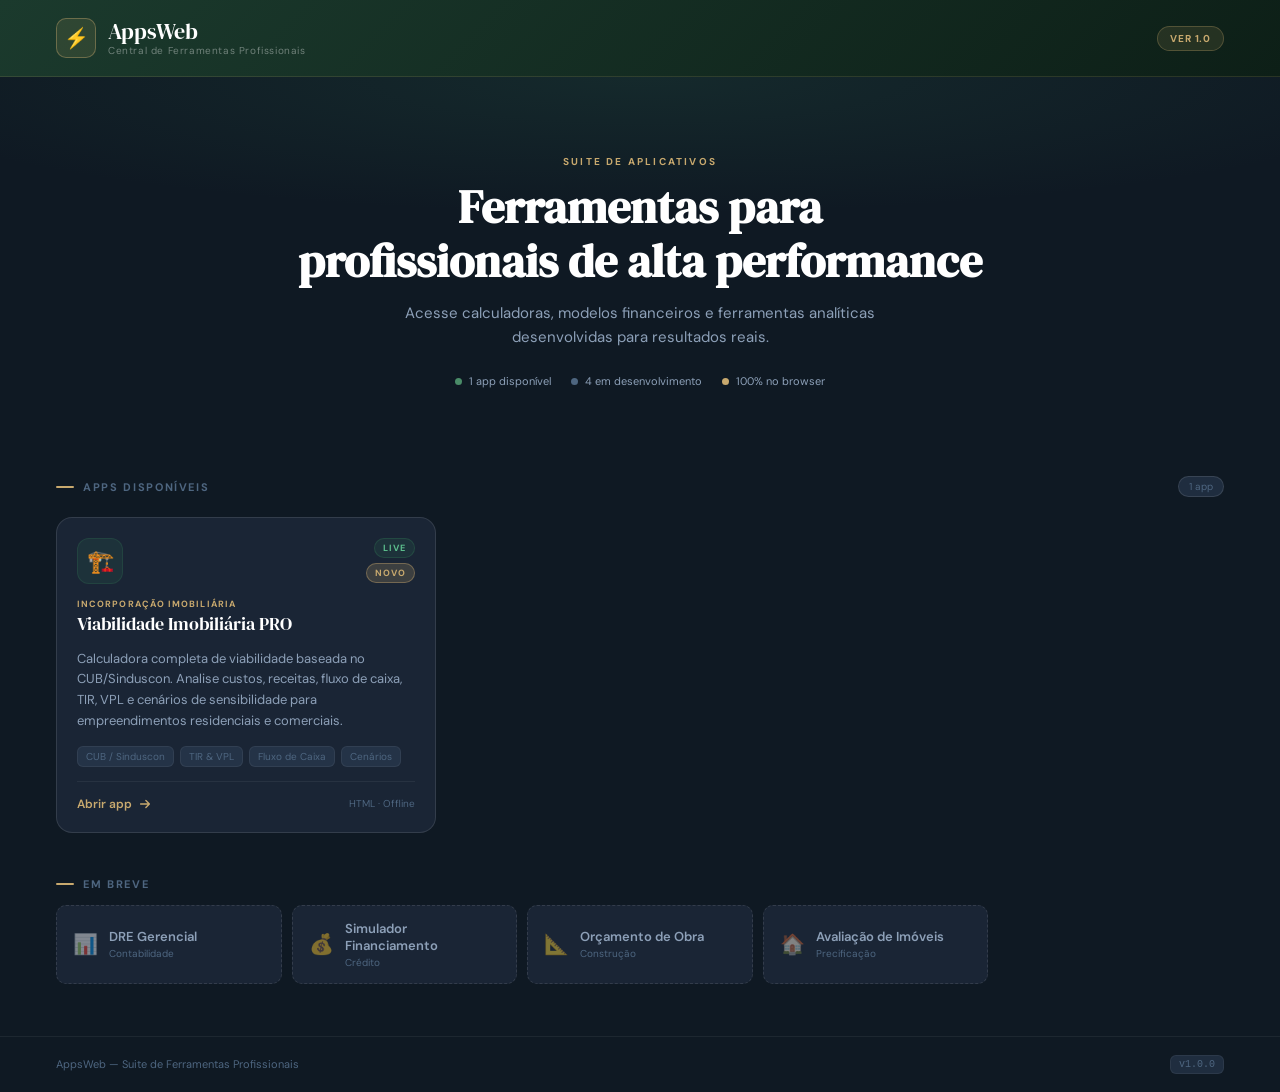
==== index.html @ cf754bee "fix: revisão completa de responsividade mobile (landing + app) Landing page (index.html): - Reescrit" ====
<!DOCTYPE html>
<html lang="pt-BR">
<head>
<meta charset="UTF-8">
<meta name="viewport" content="width=device-width, initial-scale=1.0">
<title>AppsWeb — Central de Ferramentas</title>
<link href="https://fonts.googleapis.com/css2?family=DM+Serif+Display&family=DM+Sans:wght@300;400;500;600;700&display=swap" rel="stylesheet">
<style>
  :root {
    --bg: #0F1923;
    --surface: #1A2535;
    --surface2: #1F2D3F;
    --surface3: #243347;
    --accent: #1B3A2D;
    --accent3: #4A8C68;
    --gold: #C8A96E;
    --gold-light: rgba(200,169,110,0.12);
    --text: #E8EDF4;
    --text2: #8DA0B8;
    --text3: #4E6680;
    --border: rgba(255,255,255,0.06);
    --border2: rgba(255,255,255,0.11);
    --shadow: 0 8px 32px rgba(0,0,0,0.45);
    --radius: 16px;
    --radius-sm: 10px;
    --px: clamp(16px, 5vw, 56px);
  }

  *, *::before, *::after { box-sizing: border-box; margin: 0; padding: 0; }
  html { -webkit-text-size-adjust: 100%; scroll-behavior: smooth; }
  body {
    font-family: 'DM Sans', sans-serif;
    background: var(--bg);
    color: var(--text);
    min-height: 100vh;
    display: flex;
    flex-direction: column;
    -webkit-font-smoothing: antialiased;
  }

  /* ─────────────────── HEADER ─────────────────── */
  .header {
    background: linear-gradient(135deg, #1B3A2D 0%, #0D1F17 100%);
    border-bottom: 1px solid rgba(200,169,110,0.15);
    padding: 18px var(--px);
    display: flex;
    align-items: center;
    justify-content: space-between;
    gap: 12px;
  }
  .header-brand {
    display: flex;
    align-items: center;
    gap: 12px;
    min-width: 0;
  }
  .header-icon {
    width: 40px; height: 40px;
    flex-shrink: 0;
    background: var(--gold-light);
    border: 1.5px solid rgba(200,169,110,0.4);
    border-radius: 10px;
    display: flex; align-items: center; justify-content: center;
    font-size: 20px;
  }
  .header-name {
    font-family: 'DM Serif Display', serif;
    font-size: clamp(17px, 4vw, 22px);
    color: white;
    line-height: 1.1;
    white-space: nowrap;
  }
  .header-tagline {
    font-size: 10px;
    color: rgba(255,255,255,0.38);
    letter-spacing: 0.06em;
    margin-top: 1px;
    white-space: nowrap;
    overflow: hidden;
    text-overflow: ellipsis;
  }
  .header-badge {
    flex-shrink: 0;
    background: var(--gold-light);
    border: 1px solid rgba(200,169,110,0.28);
    border-radius: 99px;
    padding: 5px 12px;
    font-size: 10px;
    font-weight: 700;
    color: var(--gold);
    letter-spacing: 0.08em;
  }

  /* ─────────────────── HERO ─────────────────── */
  .hero {
    text-align: center;
    padding: clamp(32px, 7vw, 72px) var(--px) clamp(24px, 4vw, 44px);
    background: radial-gradient(ellipse 90% 55% at 50% 0%,
      rgba(44,107,79,0.2) 0%, transparent 70%);
  }
  .hero-eyebrow {
    display: inline-block;
    font-size: 10px;
    font-weight: 700;
    letter-spacing: 0.22em;
    text-transform: uppercase;
    color: var(--gold);
    margin-bottom: 12px;
  }
  .hero-title {
    font-family: 'DM Serif Display', serif;
    font-size: clamp(26px, 6vw, 46px);
    color: white;
    line-height: 1.18;
    margin-bottom: 12px;
  }
  .hero-sub {
    font-size: clamp(13px, 2.2vw, 15px);
    color: var(--text2);
    max-width: 520px;
    margin: 0 auto 24px;
    line-height: 1.65;
  }
  .hero-stats {
    display: flex;
    align-items: center;
    justify-content: center;
    gap: 20px;
    flex-wrap: wrap;
  }
  .hero-stat {
    display: flex;
    align-items: center;
    gap: 7px;
    font-size: 11px;
    color: var(--text2);
  }
  .hero-stat-dot {
    width: 7px; height: 7px;
    border-radius: 50%;
    background: var(--accent3);
    flex-shrink: 0;
  }

  /* ─────────────────── SECTION ─────────────────── */
  .section {
    padding: clamp(20px, 4vw, 44px) var(--px);
    flex: 1;
  }
  .section-header {
    display: flex;
    align-items: center;
    justify-content: space-between;
    margin-bottom: 20px;
    gap: 10px;
    max-width: 1200px;
    margin-left: auto;
    margin-right: auto;
  }
  .section-title {
    font-size: 11px;
    font-weight: 700;
    letter-spacing: 0.15em;
    text-transform: uppercase;
    color: var(--text3);
    display: flex;
    align-items: center;
    gap: 9px;
  }
  .section-title::before {
    content: '';
    display: block;
    width: 18px; height: 2px;
    background: var(--gold);
    border-radius: 2px;
    flex-shrink: 0;
  }
  .app-count {
    font-size: 10px;
    color: var(--text3);
    background: var(--surface2);
    border: 1px solid var(--border2);
    border-radius: 99px;
    padding: 3px 10px;
  }

  /* ─────────────────── APP GRID ─────────────────── */
  .app-grid {
    display: grid;
    grid-template-columns: repeat(auto-fill, minmax(min(100%, 300px), 1fr));
    gap: 14px;
    max-width: 1200px;
    margin: 0 auto;
  }

  /* ─────────────────── APP CARD ─────────────────── */
  .app-card {
    background: var(--surface);
    border: 1px solid var(--border2);
    border-radius: var(--radius);
    padding: 20px;
    text-decoration: none;
    color: inherit;
    display: flex;
    flex-direction: column;
    gap: 14px;
    position: relative;
    overflow: hidden;
    /* Touch improvements */
    -webkit-tap-highlight-color: transparent;
    touch-action: manipulation;
    cursor: pointer;
    /* Smooth transition */
    transition: border-color 0.18s, background 0.18s, box-shadow 0.18s, transform 0.15s;
  }
  .app-card::before {
    content: '';
    position: absolute;
    top: 0; left: 0; right: 0;
    height: 2px;
    background: linear-gradient(90deg, var(--gold), transparent);
    opacity: 0;
    transition: opacity 0.18s;
  }
  /* Desktop hover */
  @media (hover: hover) {
    .app-card:hover {
      border-color: rgba(200,169,110,0.32);
      background: var(--surface2);
      transform: translateY(-3px);
      box-shadow: var(--shadow);
    }
    .app-card:hover::before { opacity: 1; }
    .app-card:hover .card-cta { gap: 10px; }
  }
  /* Touch press feedback */
  .app-card:active {
    transform: scale(0.97);
    border-color: rgba(200,169,110,0.32);
    background: var(--surface2);
  }

  .card-header {
    display: flex;
    align-items: flex-start;
    justify-content: space-between;
    gap: 10px;
  }
  .card-icon {
    width: 46px; height: 46px;
    border-radius: 12px;
    display: flex; align-items: center; justify-content: center;
    font-size: 22px;
    flex-shrink: 0;
  }
  .card-icon.green { background: rgba(46,107,79,0.2); border: 1px solid rgba(46,107,79,0.3); }

  .card-badges {
    display: flex;
    flex-direction: column;
    align-items: flex-end;
    gap: 5px;
  }
  .badge {
    font-size: 9px;
    font-weight: 700;
    letter-spacing: 0.1em;
    text-transform: uppercase;
    padding: 3px 8px;
    border-radius: 99px;
  }
  .badge.live { background: rgba(46,107,79,0.2); color: #5DC08E; border: 1px solid rgba(46,107,79,0.4); }
  .badge.new  { background: rgba(200,169,110,0.2); color: var(--gold); border: 1px solid rgba(200,169,110,0.4); }

  .card-category {
    font-size: 9px;
    font-weight: 700;
    letter-spacing: 0.12em;
    text-transform: uppercase;
    color: var(--gold);
  }
  .card-name {
    font-family: 'DM Serif Display', serif;
    font-size: clamp(16px, 3vw, 18px);
    color: white;
    line-height: 1.2;
    margin-top: 3px;
  }
  .card-desc {
    font-size: 13px;
    color: var(--text2);
    line-height: 1.6;
    flex: 1;
  }
  .card-tags {
    display: flex;
    flex-wrap: wrap;
    gap: 6px;
  }
  .tag {
    font-size: 10px;
    color: var(--text3);
    background: var(--surface3);
    border: 1px solid var(--border);
    border-radius: 6px;
    padding: 3px 8px;
  }
  .card-footer {
    display: flex;
    align-items: center;
    justify-content: space-between;
    padding-top: 14px;
    border-top: 1px solid var(--border);
  }
  .card-cta {
    font-size: 12px;
    font-weight: 600;
    color: var(--gold);
    display: flex;
    align-items: center;
    gap: 6px;
    transition: gap 0.18s;
  }
  .card-cta svg { width: 14px; height: 14px; }
  .card-meta { font-size: 10px; color: var(--text3); }

  /* ─────────────────── EM BREVE ─────────────────── */
  .soon-section {
    padding: 0 var(--px) clamp(28px, 5vw, 52px);
  }
  .soon-grid {
    display: grid;
    grid-template-columns: repeat(auto-fill, minmax(min(100%, 190px), 1fr));
    gap: 10px;
    max-width: 1200px;
    margin: 0 auto;
  }
  .soon-card {
    background: var(--surface);
    border: 1px dashed var(--border2);
    border-radius: var(--radius-sm);
    padding: 14px 16px;
    display: flex;
    align-items: center;
    gap: 11px;
  }
  .soon-icon { font-size: 20px; opacity: 0.45; flex-shrink: 0; }
  .soon-name { font-size: 13px; font-weight: 600; color: var(--text2); }
  .soon-cat  { font-size: 10px; color: var(--text3); margin-top: 2px; }

  /* ─────────────────── FOOTER ─────────────────── */
  .footer {
    border-top: 1px solid var(--border);
    padding: 18px var(--px);
    display: flex;
    align-items: center;
    justify-content: space-between;
    flex-wrap: wrap;
    gap: 10px;
  }
  .footer-text { font-size: 11px; color: var(--text3); }
  .footer-version {
    font-size: 10px;
    color: var(--text3);
    background: var(--surface2);
    border: 1px solid var(--border);
    border-radius: 6px;
    padding: 3px 8px;
    font-family: monospace;
  }

  /* ─────────────────── MOBILE AJUSTES ─────────────────── */
  @media (max-width: 480px) {
    /* Header: oculta tagline em telas muito pequenas */
    .header-tagline { display: none; }

    /* Hero: remove a quebra de linha forçada */
    .hero-title br { display: none; }

    /* Hero stats mais compactas */
    .hero-stats { gap: 12px; }
    .hero-stat  { font-size: 10px; }

    /* Cards: padding menor */
    .app-card { padding: 16px; gap: 12px; }

    /* Cards desc: tamanho legível */
    .card-desc { font-size: 13px; }

    /* Soon grid: 2 colunas no mínimo */
    .soon-grid { grid-template-columns: 1fr 1fr; }
    .soon-name { font-size: 12px; }
  }

  @media (max-width: 340px) {
    /* Telas muito pequenas: tudo em 1 coluna */
    .soon-grid { grid-template-columns: 1fr; }
    .header-badge { display: none; }
  }
</style>
</head>
<body>

<!-- HEADER -->
<header class="header">
  <div class="header-brand">
    <div class="header-icon">⚡</div>
    <div>
      <div class="header-name">AppsWeb</div>
      <div class="header-tagline">Central de Ferramentas Profissionais</div>
    </div>
  </div>
  <div class="header-badge">VER 1.0</div>
</header>

<!-- HERO -->
<section class="hero">
  <div class="hero-eyebrow">Suite de Aplicativos</div>
  <h1 class="hero-title">Ferramentas para<br>profissionais de alta performance</h1>
  <p class="hero-sub">Acesse calculadoras, modelos financeiros e ferramentas analíticas desenvolvidas para resultados reais.</p>
  <div class="hero-stats">
    <div class="hero-stat">
      <div class="hero-stat-dot"></div>
      <span>1 app disponível</span>
    </div>
    <div class="hero-stat">
      <div class="hero-stat-dot" style="background:#4E6680"></div>
      <span>4 em desenvolvimento</span>
    </div>
    <div class="hero-stat">
      <div class="hero-stat-dot" style="background:var(--gold)"></div>
      <span>100% no browser</span>
    </div>
  </div>
</section>

<!-- APPS DISPONÍVEIS -->
<section class="section">
  <div class="section-header">
    <div class="section-title">Apps disponíveis</div>
    <div class="app-count">1 app</div>
  </div>
  <div class="app-grid">

    <!-- Viabilidade Imobiliária PRO -->
    <a class="app-card" href="apps/viabilidade-imobiliaria.html">
      <div class="card-header">
        <div class="card-icon green">🏗️</div>
        <div class="card-badges">
          <span class="badge live">Live</span>
          <span class="badge new">Novo</span>
        </div>
      </div>
      <div>
        <div class="card-category">Incorporação Imobiliária</div>
        <div class="card-name">Viabilidade Imobiliária PRO</div>
      </div>
      <div class="card-desc">
        Calculadora completa de viabilidade baseada no CUB/Sinduscon. Analise custos, receitas, fluxo de caixa, TIR, VPL e cenários de sensibilidade para empreendimentos residenciais e comerciais.
      </div>
      <div class="card-tags">
        <span class="tag">CUB / Sinduscon</span>
        <span class="tag">TIR &amp; VPL</span>
        <span class="tag">Fluxo de Caixa</span>
        <span class="tag">Cenários</span>
      </div>
      <div class="card-footer">
        <span class="card-cta">
          Abrir app
          <svg viewBox="0 0 16 16" fill="none" stroke="currentColor" stroke-width="1.6"
               stroke-linecap="round" stroke-linejoin="round">
            <path d="M3 8h10M9 4l4 4-4 4"/>
          </svg>
        </span>
        <span class="card-meta">HTML · Offline</span>
      </div>
    </a>

  </div>
</section>

<!-- EM BREVE -->
<section class="soon-section">
  <div style="max-width:1200px;margin:0 auto;">
    <div class="section-title" style="margin-bottom:14px;">Em breve</div>
    <div class="soon-grid">
      <div class="soon-card">
        <div class="soon-icon">📊</div>
        <div><div class="soon-name">DRE Gerencial</div><div class="soon-cat">Contabilidade</div></div>
      </div>
      <div class="soon-card">
        <div class="soon-icon">💰</div>
        <div><div class="soon-name">Simulador Financiamento</div><div class="soon-cat">Crédito</div></div>
      </div>
      <div class="soon-card">
        <div class="soon-icon">📐</div>
        <div><div class="soon-name">Orçamento de Obra</div><div class="soon-cat">Construção</div></div>
      </div>
      <div class="soon-card">
        <div class="soon-icon">🏠</div>
        <div><div class="soon-name">Avaliação de Imóveis</div><div class="soon-cat">Precificação</div></div>
      </div>
    </div>
  </div>
</section>

<!-- FOOTER -->
<footer class="footer">
  <span class="footer-text">AppsWeb — Suite de Ferramentas Profissionais</span>
  <span class="footer-version">v1.0.0</span>
</footer>

</body>
</html>
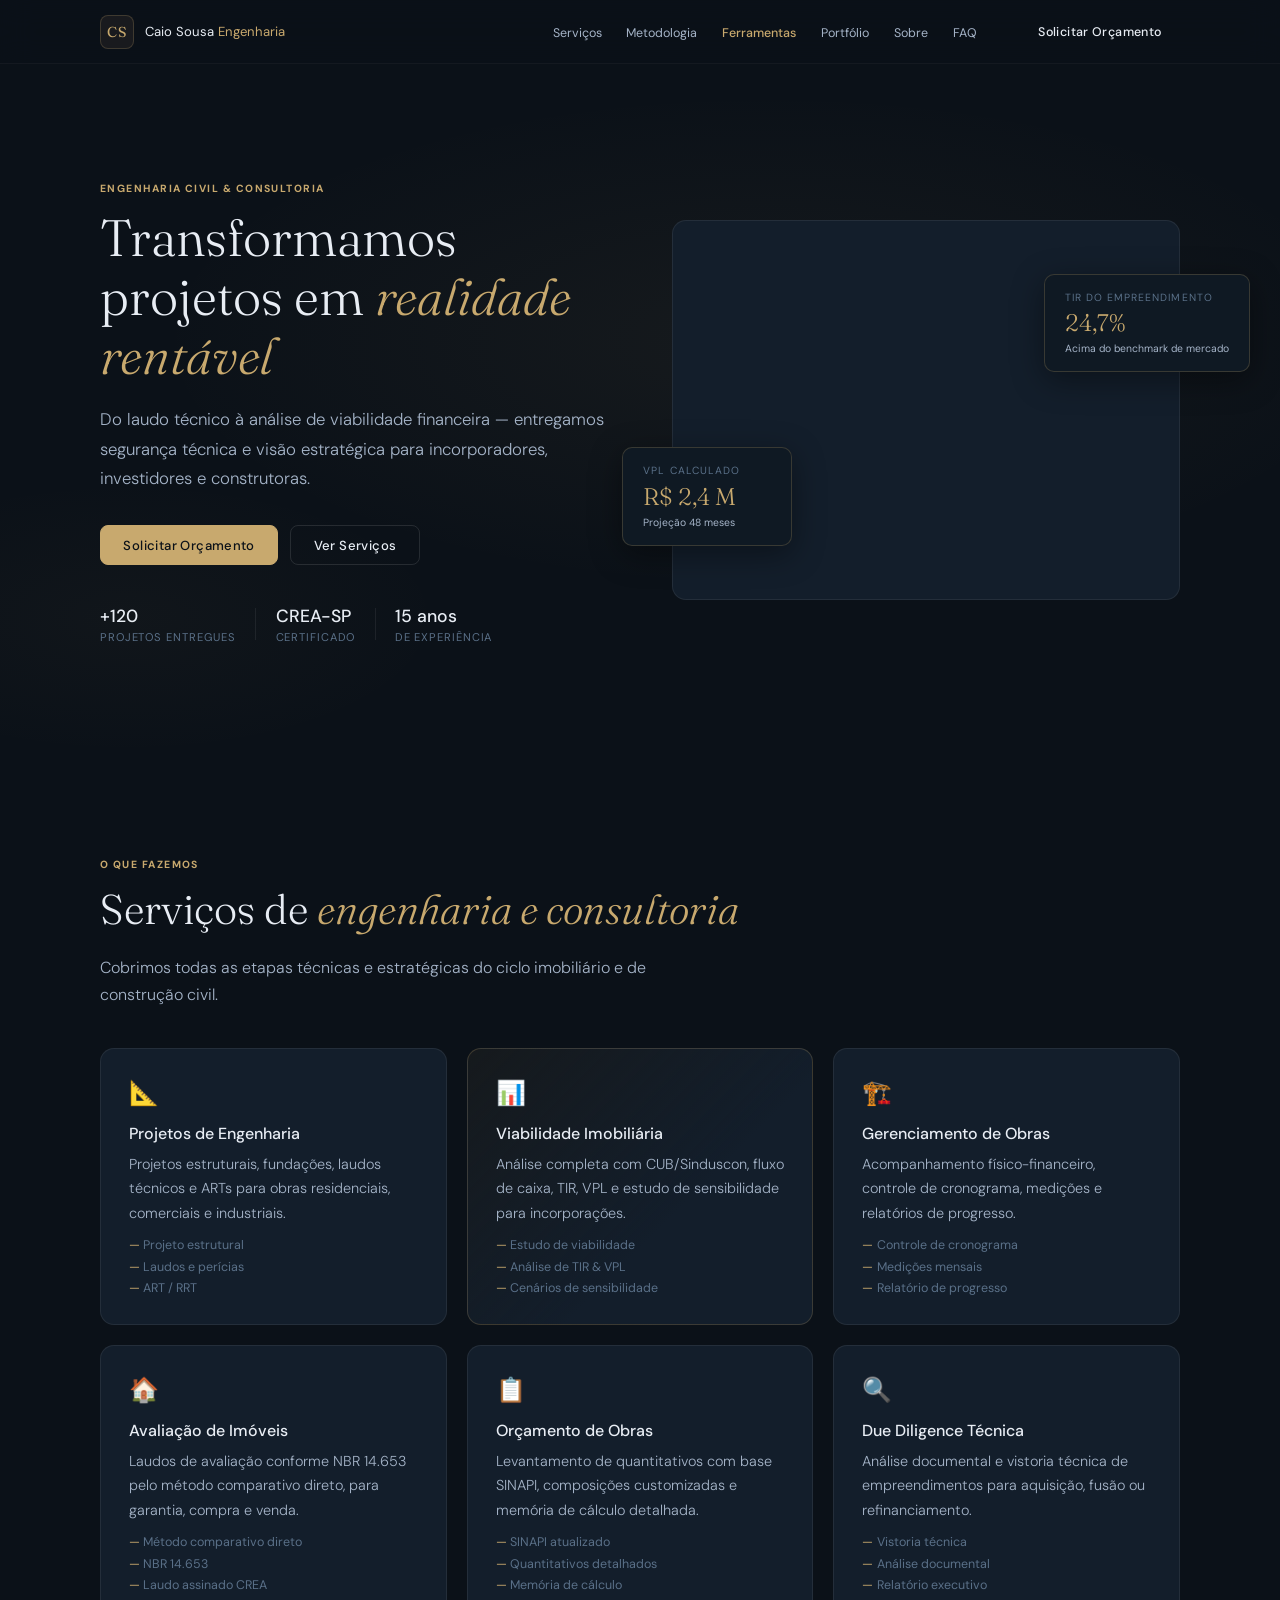
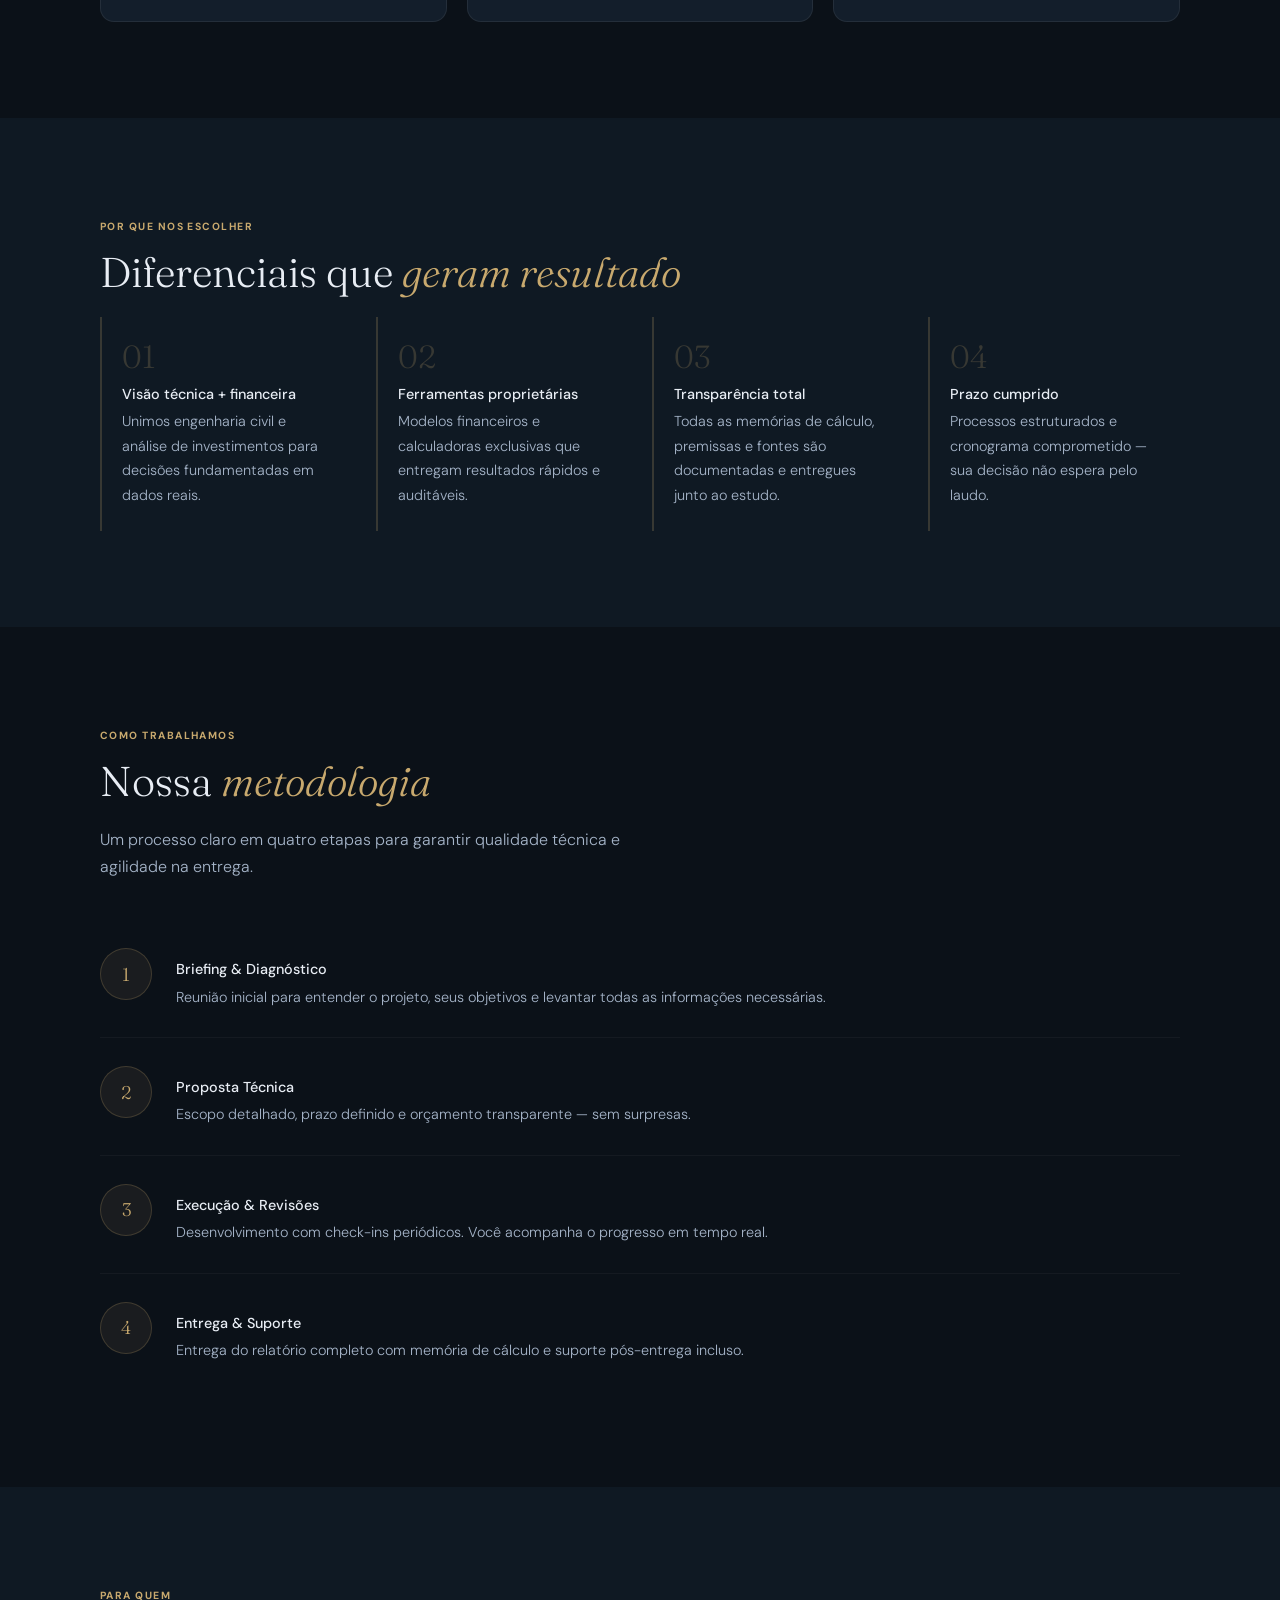
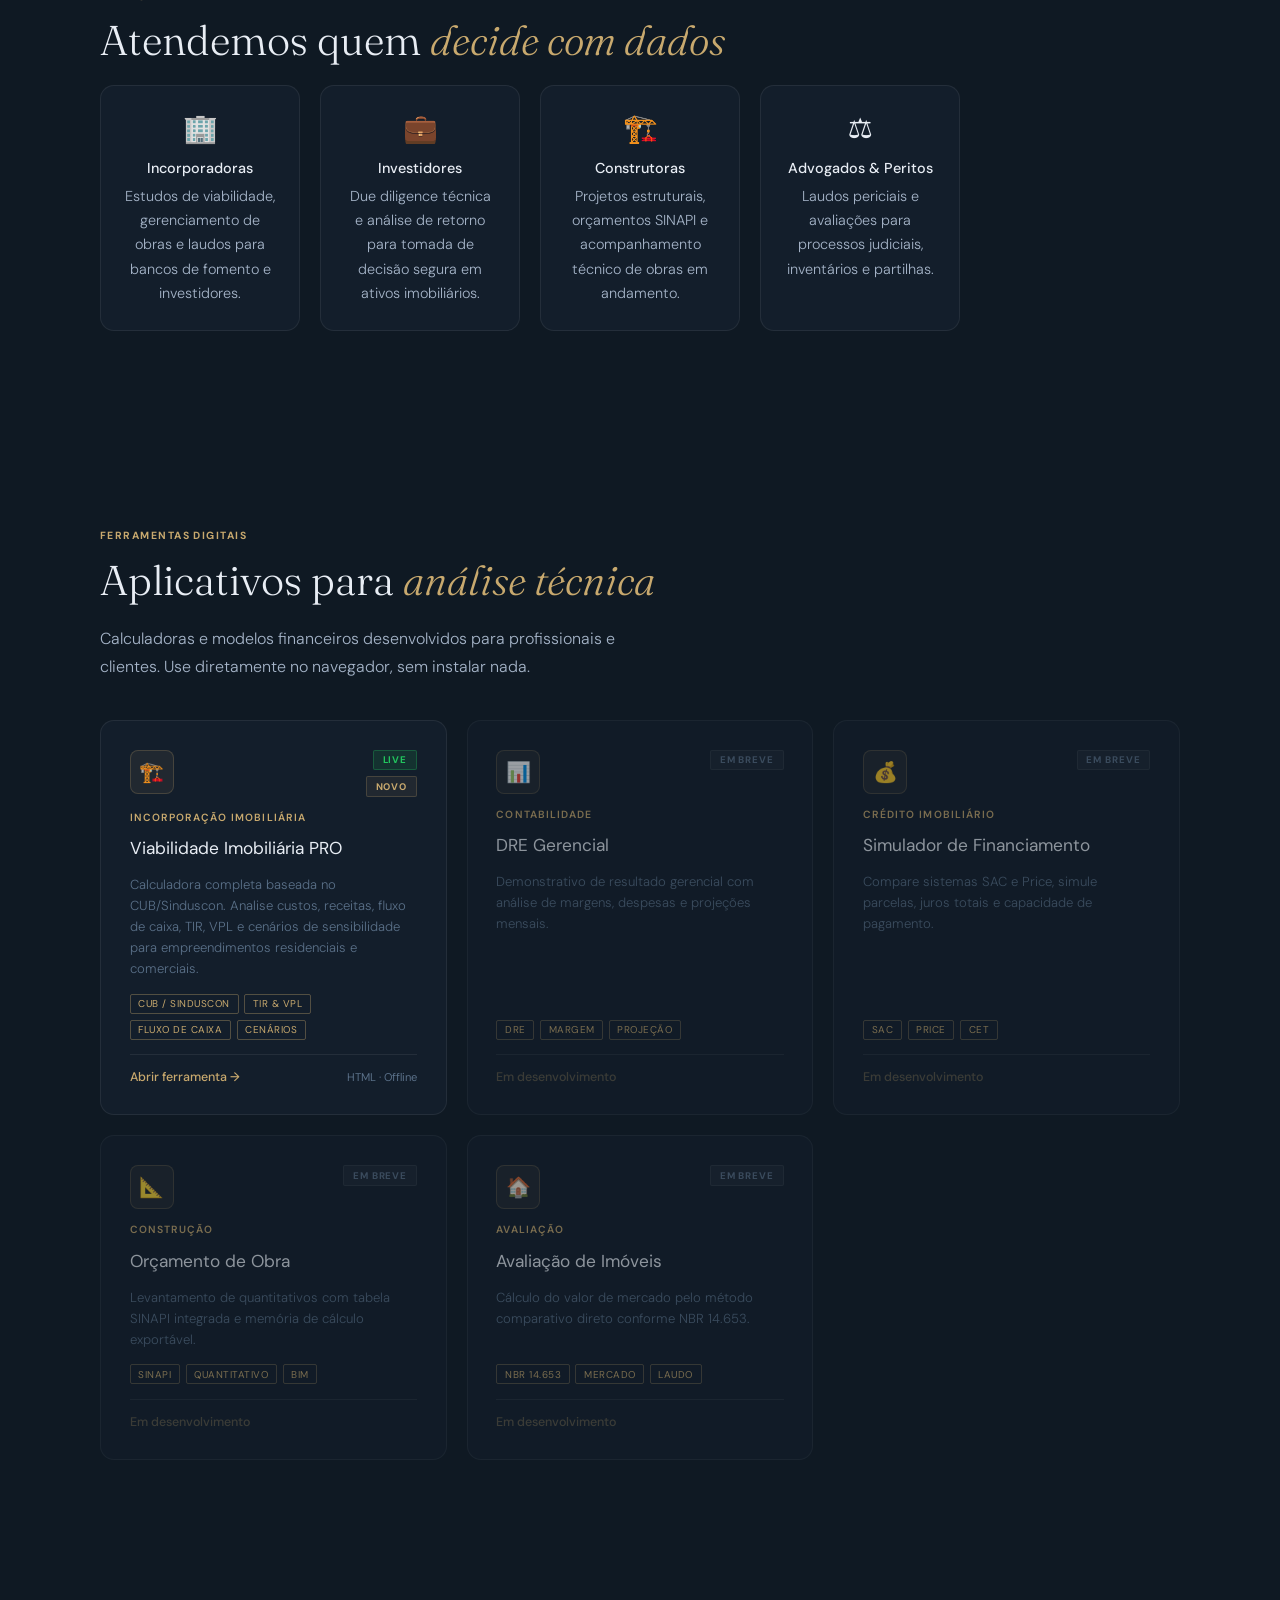
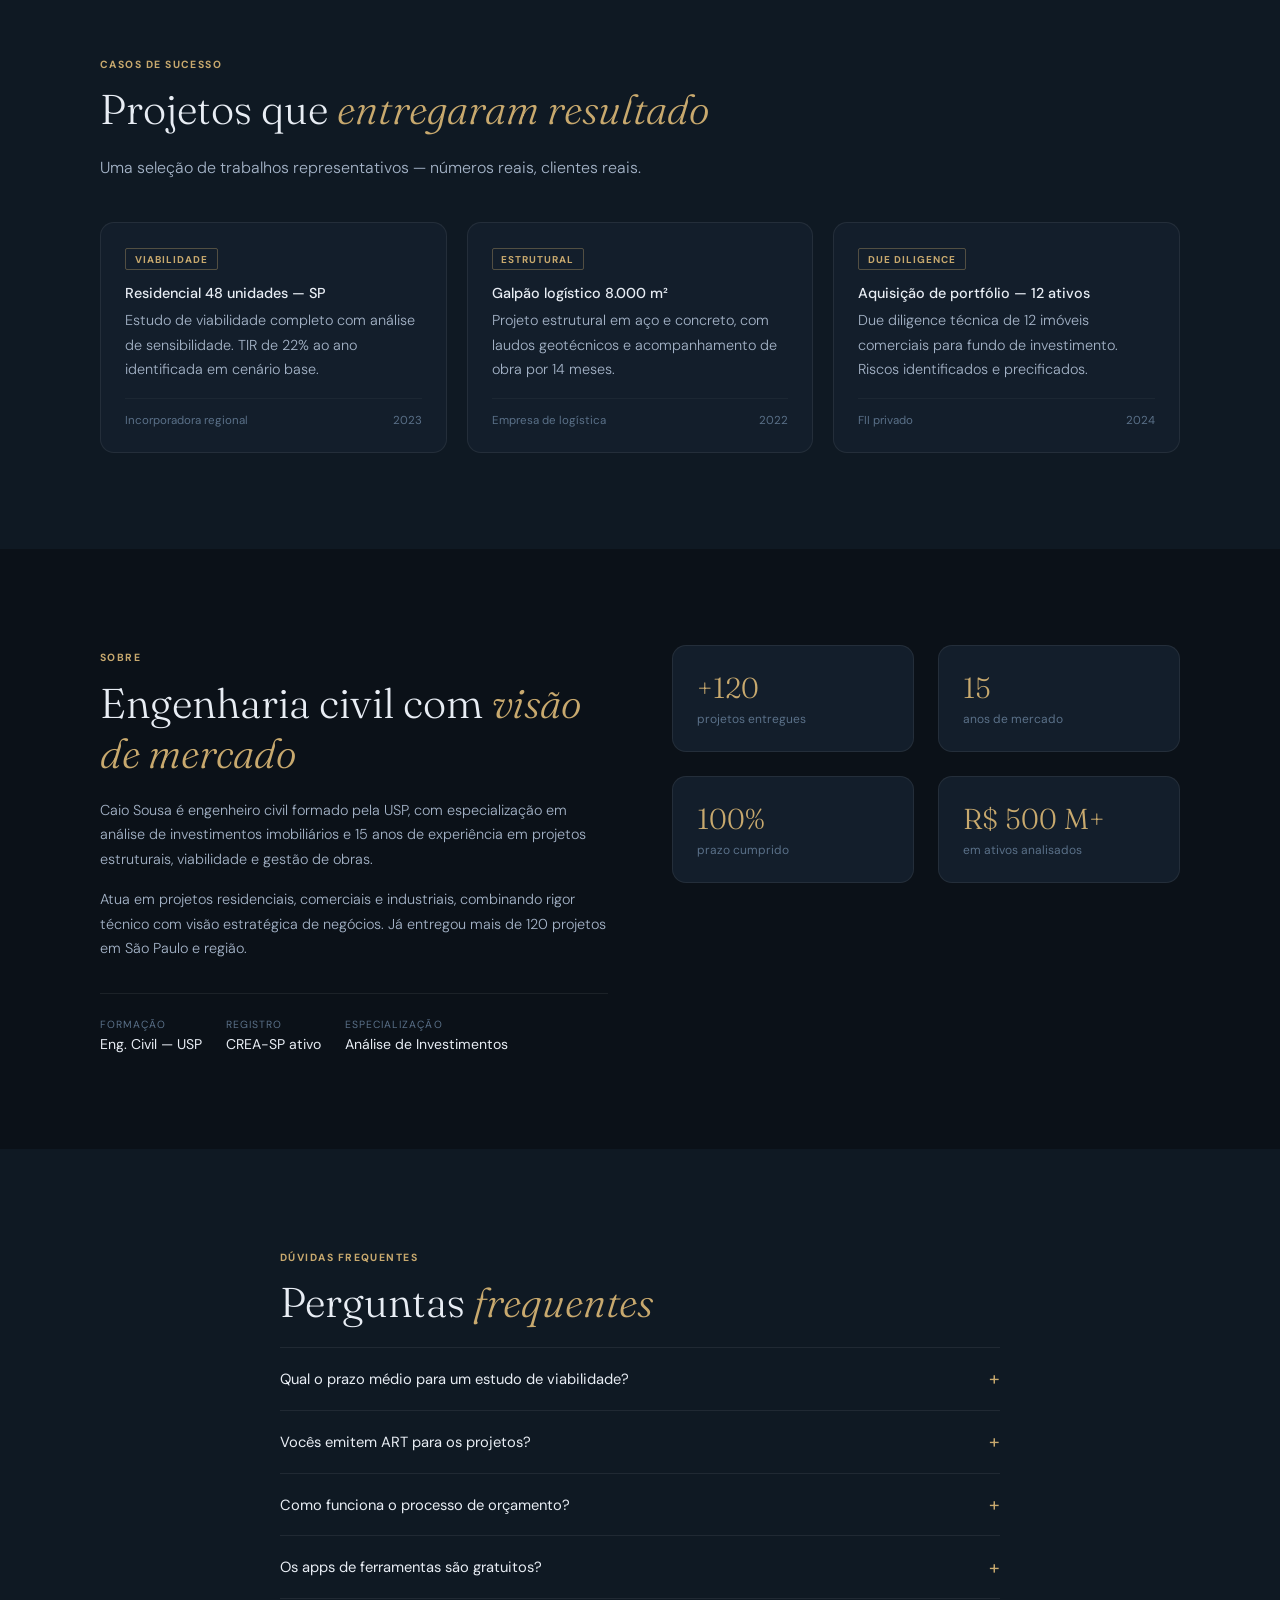
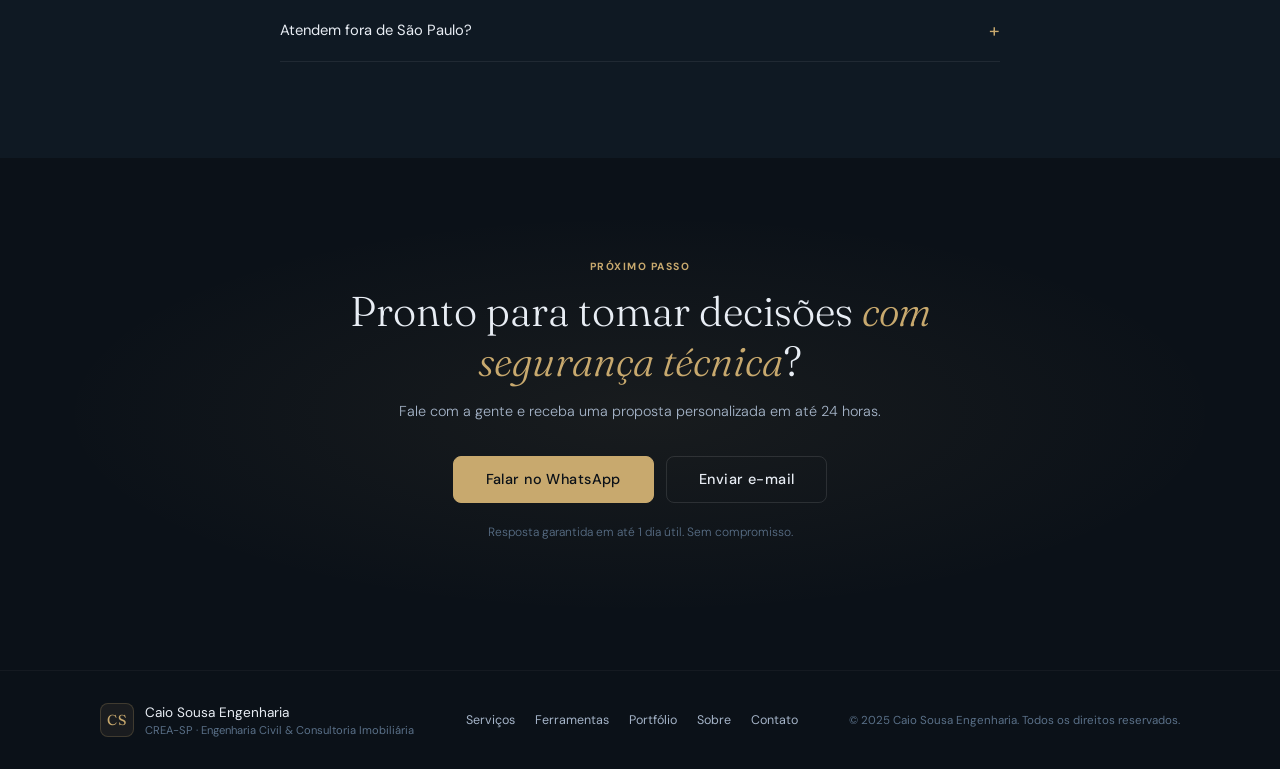
==== commit 001d0a53: "feat: replace landing page with professional engineering site + ferramentas section https://claude.a" ====
--- a/index.html
+++ b/index.html
@@ -1,514 +1,503 @@
 <!DOCTYPE html>
 <html lang="pt-BR">
 <head>
-<meta charset="UTF-8">
-<meta name="viewport" content="width=device-width, initial-scale=1.0">
-<title>AppsWeb — Central de Ferramentas</title>
-<link href="https://fonts.googleapis.com/css2?family=DM+Serif+Display&family=DM+Sans:wght@300;400;500;600;700&display=swap" rel="stylesheet">
-<style>
-  :root {
-    --bg: #0F1923;
-    --surface: #1A2535;
-    --surface2: #1F2D3F;
-    --surface3: #243347;
-    --accent: #1B3A2D;
-    --accent3: #4A8C68;
-    --gold: #C8A96E;
-    --gold-light: rgba(200,169,110,0.12);
-    --text: #E8EDF4;
-    --text2: #8DA0B8;
-    --text3: #4E6680;
-    --border: rgba(255,255,255,0.06);
-    --border2: rgba(255,255,255,0.11);
-    --shadow: 0 8px 32px rgba(0,0,0,0.45);
-    --radius: 16px;
-    --radius-sm: 10px;
-    --px: clamp(16px, 5vw, 56px);
-  }
-
-  *, *::before, *::after { box-sizing: border-box; margin: 0; padding: 0; }
-  html { -webkit-text-size-adjust: 100%; scroll-behavior: smooth; }
-  body {
-    font-family: 'DM Sans', sans-serif;
-    background: var(--bg);
-    color: var(--text);
-    min-height: 100vh;
-    display: flex;
-    flex-direction: column;
-    -webkit-font-smoothing: antialiased;
-  }
-
-  /* ─────────────────── HEADER ─────────────────── */
-  .header {
-    background: linear-gradient(135deg, #1B3A2D 0%, #0D1F17 100%);
-    border-bottom: 1px solid rgba(200,169,110,0.15);
-    padding: 18px var(--px);
-    display: flex;
-    align-items: center;
-    justify-content: space-between;
-    gap: 12px;
-  }
-  .header-brand {
-    display: flex;
-    align-items: center;
-    gap: 12px;
-    min-width: 0;
-  }
-  .header-icon {
-    width: 40px; height: 40px;
-    flex-shrink: 0;
-    background: var(--gold-light);
-    border: 1.5px solid rgba(200,169,110,0.4);
-    border-radius: 10px;
-    display: flex; align-items: center; justify-content: center;
-    font-size: 20px;
-  }
-  .header-name {
-    font-family: 'DM Serif Display', serif;
-    font-size: clamp(17px, 4vw, 22px);
-    color: white;
-    line-height: 1.1;
-    white-space: nowrap;
-  }
-  .header-tagline {
-    font-size: 10px;
-    color: rgba(255,255,255,0.38);
-    letter-spacing: 0.06em;
-    margin-top: 1px;
-    white-space: nowrap;
-    overflow: hidden;
-    text-overflow: ellipsis;
-  }
-  .header-badge {
-    flex-shrink: 0;
-    background: var(--gold-light);
-    border: 1px solid rgba(200,169,110,0.28);
-    border-radius: 99px;
-    padding: 5px 12px;
-    font-size: 10px;
-    font-weight: 700;
-    color: var(--gold);
-    letter-spacing: 0.08em;
-  }
-
-  /* ─────────────────── HERO ─────────────────── */
-  .hero {
-    text-align: center;
-    padding: clamp(32px, 7vw, 72px) var(--px) clamp(24px, 4vw, 44px);
-    background: radial-gradient(ellipse 90% 55% at 50% 0%,
-      rgba(44,107,79,0.2) 0%, transparent 70%);
-  }
-  .hero-eyebrow {
-    display: inline-block;
-    font-size: 10px;
-    font-weight: 700;
-    letter-spacing: 0.22em;
-    text-transform: uppercase;
-    color: var(--gold);
-    margin-bottom: 12px;
-  }
-  .hero-title {
-    font-family: 'DM Serif Display', serif;
-    font-size: clamp(26px, 6vw, 46px);
-    color: white;
-    line-height: 1.18;
-    margin-bottom: 12px;
-  }
-  .hero-sub {
-    font-size: clamp(13px, 2.2vw, 15px);
-    color: var(--text2);
-    max-width: 520px;
-    margin: 0 auto 24px;
-    line-height: 1.65;
-  }
-  .hero-stats {
-    display: flex;
-    align-items: center;
-    justify-content: center;
-    gap: 20px;
-    flex-wrap: wrap;
-  }
-  .hero-stat {
-    display: flex;
-    align-items: center;
-    gap: 7px;
-    font-size: 11px;
-    color: var(--text2);
-  }
-  .hero-stat-dot {
-    width: 7px; height: 7px;
-    border-radius: 50%;
-    background: var(--accent3);
-    flex-shrink: 0;
-  }
-
-  /* ─────────────────── SECTION ─────────────────── */
-  .section {
-    padding: clamp(20px, 4vw, 44px) var(--px);
-    flex: 1;
-  }
-  .section-header {
-    display: flex;
-    align-items: center;
-    justify-content: space-between;
-    margin-bottom: 20px;
-    gap: 10px;
-    max-width: 1200px;
-    margin-left: auto;
-    margin-right: auto;
-  }
-  .section-title {
-    font-size: 11px;
-    font-weight: 700;
-    letter-spacing: 0.15em;
-    text-transform: uppercase;
-    color: var(--text3);
-    display: flex;
-    align-items: center;
-    gap: 9px;
-  }
-  .section-title::before {
-    content: '';
-    display: block;
-    width: 18px; height: 2px;
-    background: var(--gold);
-    border-radius: 2px;
-    flex-shrink: 0;
-  }
-  .app-count {
-    font-size: 10px;
-    color: var(--text3);
-    background: var(--surface2);
-    border: 1px solid var(--border2);
-    border-radius: 99px;
-    padding: 3px 10px;
-  }
-
-  /* ─────────────────── APP GRID ─────────────────── */
-  .app-grid {
-    display: grid;
-    grid-template-columns: repeat(auto-fill, minmax(min(100%, 300px), 1fr));
-    gap: 14px;
-    max-width: 1200px;
-    margin: 0 auto;
-  }
-
-  /* ─────────────────── APP CARD ─────────────────── */
-  .app-card {
-    background: var(--surface);
-    border: 1px solid var(--border2);
-    border-radius: var(--radius);
-    padding: 20px;
-    text-decoration: none;
-    color: inherit;
-    display: flex;
-    flex-direction: column;
-    gap: 14px;
-    position: relative;
-    overflow: hidden;
-    /* Touch improvements */
-    -webkit-tap-highlight-color: transparent;
-    touch-action: manipulation;
-    cursor: pointer;
-    /* Smooth transition */
-    transition: border-color 0.18s, background 0.18s, box-shadow 0.18s, transform 0.15s;
-  }
-  .app-card::before {
-    content: '';
-    position: absolute;
-    top: 0; left: 0; right: 0;
-    height: 2px;
-    background: linear-gradient(90deg, var(--gold), transparent);
-    opacity: 0;
-    transition: opacity 0.18s;
-  }
-  /* Desktop hover */
-  @media (hover: hover) {
-    .app-card:hover {
-      border-color: rgba(200,169,110,0.32);
-      background: var(--surface2);
-      transform: translateY(-3px);
-      box-shadow: var(--shadow);
-    }
-    .app-card:hover::before { opacity: 1; }
-    .app-card:hover .card-cta { gap: 10px; }
-  }
-  /* Touch press feedback */
-  .app-card:active {
-    transform: scale(0.97);
-    border-color: rgba(200,169,110,0.32);
-    background: var(--surface2);
-  }
-
-  .card-header {
-    display: flex;
-    align-items: flex-start;
-    justify-content: space-between;
-    gap: 10px;
-  }
-  .card-icon {
-    width: 46px; height: 46px;
-    border-radius: 12px;
-    display: flex; align-items: center; justify-content: center;
-    font-size: 22px;
-    flex-shrink: 0;
-  }
-  .card-icon.green { background: rgba(46,107,79,0.2); border: 1px solid rgba(46,107,79,0.3); }
-
-  .card-badges {
-    display: flex;
-    flex-direction: column;
-    align-items: flex-end;
-    gap: 5px;
-  }
-  .badge {
-    font-size: 9px;
-    font-weight: 700;
-    letter-spacing: 0.1em;
-    text-transform: uppercase;
-    padding: 3px 8px;
-    border-radius: 99px;
-  }
-  .badge.live { background: rgba(46,107,79,0.2); color: #5DC08E; border: 1px solid rgba(46,107,79,0.4); }
-  .badge.new  { background: rgba(200,169,110,0.2); color: var(--gold); border: 1px solid rgba(200,169,110,0.4); }
-
-  .card-category {
-    font-size: 9px;
-    font-weight: 700;
-    letter-spacing: 0.12em;
-    text-transform: uppercase;
-    color: var(--gold);
-  }
-  .card-name {
-    font-family: 'DM Serif Display', serif;
-    font-size: clamp(16px, 3vw, 18px);
-    color: white;
-    line-height: 1.2;
-    margin-top: 3px;
-  }
-  .card-desc {
-    font-size: 13px;
-    color: var(--text2);
-    line-height: 1.6;
-    flex: 1;
-  }
-  .card-tags {
-    display: flex;
-    flex-wrap: wrap;
-    gap: 6px;
-  }
-  .tag {
-    font-size: 10px;
-    color: var(--text3);
-    background: var(--surface3);
-    border: 1px solid var(--border);
-    border-radius: 6px;
-    padding: 3px 8px;
-  }
-  .card-footer {
-    display: flex;
-    align-items: center;
-    justify-content: space-between;
-    padding-top: 14px;
-    border-top: 1px solid var(--border);
-  }
-  .card-cta {
-    font-size: 12px;
-    font-weight: 600;
-    color: var(--gold);
-    display: flex;
-    align-items: center;
-    gap: 6px;
-    transition: gap 0.18s;
-  }
-  .card-cta svg { width: 14px; height: 14px; }
-  .card-meta { font-size: 10px; color: var(--text3); }
-
-  /* ─────────────────── EM BREVE ─────────────────── */
-  .soon-section {
-    padding: 0 var(--px) clamp(28px, 5vw, 52px);
-  }
-  .soon-grid {
-    display: grid;
-    grid-template-columns: repeat(auto-fill, minmax(min(100%, 190px), 1fr));
-    gap: 10px;
-    max-width: 1200px;
-    margin: 0 auto;
-  }
-  .soon-card {
-    background: var(--surface);
-    border: 1px dashed var(--border2);
-    border-radius: var(--radius-sm);
-    padding: 14px 16px;
-    display: flex;
-    align-items: center;
-    gap: 11px;
-  }
-  .soon-icon { font-size: 20px; opacity: 0.45; flex-shrink: 0; }
-  .soon-name { font-size: 13px; font-weight: 600; color: var(--text2); }
-  .soon-cat  { font-size: 10px; color: var(--text3); margin-top: 2px; }
-
-  /* ─────────────────── FOOTER ─────────────────── */
-  .footer {
-    border-top: 1px solid var(--border);
-    padding: 18px var(--px);
-    display: flex;
-    align-items: center;
-    justify-content: space-between;
-    flex-wrap: wrap;
-    gap: 10px;
-  }
-  .footer-text { font-size: 11px; color: var(--text3); }
-  .footer-version {
-    font-size: 10px;
-    color: var(--text3);
-    background: var(--surface2);
-    border: 1px solid var(--border);
-    border-radius: 6px;
-    padding: 3px 8px;
-    font-family: monospace;
-  }
-
-  /* ─────────────────── MOBILE AJUSTES ─────────────────── */
-  @media (max-width: 480px) {
-    /* Header: oculta tagline em telas muito pequenas */
-    .header-tagline { display: none; }
-
-    /* Hero: remove a quebra de linha forçada */
-    .hero-title br { display: none; }
-
-    /* Hero stats mais compactas */
-    .hero-stats { gap: 12px; }
-    .hero-stat  { font-size: 10px; }
-
-    /* Cards: padding menor */
-    .app-card { padding: 16px; gap: 12px; }
-
-    /* Cards desc: tamanho legível */
-    .card-desc { font-size: 13px; }
-
-    /* Soon grid: 2 colunas no mínimo */
-    .soon-grid { grid-template-columns: 1fr 1fr; }
-    .soon-name { font-size: 12px; }
-  }
-
-  @media (max-width: 340px) {
-    /* Telas muito pequenas: tudo em 1 coluna */
-    .soon-grid { grid-template-columns: 1fr; }
-    .header-badge { display: none; }
-  }
-</style>
+  <meta charset="UTF-8">
+  <meta name="viewport" content="width=device-width, initial-scale=1.0">
+  <title>Caio Sousa Engenharia — Engenharia Civil & Consultoria Imobiliária</title>
+  <meta name="description" content="Engenharia civil, consultoria imobiliária e análise de viabilidade. Soluções técnicas e estratégicas para incorporadores, investidores e construtoras.">
+  <link href="https://fonts.googleapis.com/css2?family=Fraunces:ital,wght@0,300;0,400;0,600;1,300&family=DM+Sans:wght@300;400;500&display=swap" rel="stylesheet">
+  <link rel="stylesheet" href="css/main.css">
 </head>
 <body>
 
-<!-- HEADER -->
-<header class="header">
-  <div class="header-brand">
-    <div class="header-icon">⚡</div>
-    <div>
-      <div class="header-name">AppsWeb</div>
-      <div class="header-tagline">Central de Ferramentas Profissionais</div>
-    </div>
-  </div>
-  <div class="header-badge">VER 1.0</div>
-</header>
+<!-- NAV -->
+<nav class="nav" id="nav">
+  <div class="nav-inner wrap">
+    <a class="nav-brand" href="#hero">
+      <span class="nav-logo">CS</span>
+      <span class="nav-name">Caio Sousa <em>Engenharia</em></span>
+    </a>
+    <ul class="nav-links" id="nav-links">
+      <li><a href="#servicos">Serviços</a></li>
+      <li><a href="#processo">Metodologia</a></li>
+      <li><a href="#ferramentas" class="nav-highlight">Ferramentas</a></li>
+      <li><a href="#portfolio">Portfólio</a></li>
+      <li><a href="#sobre">Sobre</a></li>
+      <li><a href="#faq">FAQ</a></li>
+    </ul>
+    <a class="btn btn-nav" href="#cta">Solicitar Orçamento</a>
+    <button class="nav-hamburger" id="nav-hamburger" aria-label="Abrir menu" aria-expanded="false" aria-controls="nav-links">
+      <span></span><span></span><span></span>
+    </button>
+  </div>
+</nav>
 
 <!-- HERO -->
-<section class="hero">
-  <div class="hero-eyebrow">Suite de Aplicativos</div>
-  <h1 class="hero-title">Ferramentas para<br>profissionais de alta performance</h1>
-  <p class="hero-sub">Acesse calculadoras, modelos financeiros e ferramentas analíticas desenvolvidas para resultados reais.</p>
-  <div class="hero-stats">
-    <div class="hero-stat">
-      <div class="hero-stat-dot"></div>
-      <span>1 app disponível</span>
-    </div>
-    <div class="hero-stat">
-      <div class="hero-stat-dot" style="background:#4E6680"></div>
-      <span>4 em desenvolvimento</span>
-    </div>
-    <div class="hero-stat">
-      <div class="hero-stat-dot" style="background:var(--gold)"></div>
-      <span>100% no browser</span>
-    </div>
-  </div>
-</section>
-
-<!-- APPS DISPONÍVEIS -->
-<section class="section">
-  <div class="section-header">
-    <div class="section-title">Apps disponíveis</div>
-    <div class="app-count">1 app</div>
-  </div>
-  <div class="app-grid">
-
-    <!-- Viabilidade Imobiliária PRO -->
-    <a class="app-card" href="apps/viabilidade-imobiliaria.html">
-      <div class="card-header">
-        <div class="card-icon green">🏗️</div>
-        <div class="card-badges">
-          <span class="badge live">Live</span>
-          <span class="badge new">Novo</span>
-        </div>
-      </div>
-      <div>
-        <div class="card-category">Incorporação Imobiliária</div>
-        <div class="card-name">Viabilidade Imobiliária PRO</div>
-      </div>
-      <div class="card-desc">
-        Calculadora completa de viabilidade baseada no CUB/Sinduscon. Analise custos, receitas, fluxo de caixa, TIR, VPL e cenários de sensibilidade para empreendimentos residenciais e comerciais.
-      </div>
-      <div class="card-tags">
-        <span class="tag">CUB / Sinduscon</span>
-        <span class="tag">TIR &amp; VPL</span>
-        <span class="tag">Fluxo de Caixa</span>
-        <span class="tag">Cenários</span>
-      </div>
-      <div class="card-footer">
-        <span class="card-cta">
-          Abrir app
-          <svg viewBox="0 0 16 16" fill="none" stroke="currentColor" stroke-width="1.6"
-               stroke-linecap="round" stroke-linejoin="round">
-            <path d="M3 8h10M9 4l4 4-4 4"/>
-          </svg>
-        </span>
-        <span class="card-meta">HTML · Offline</span>
-      </div>
-    </a>
-
-  </div>
-</section>
-
-<!-- EM BREVE -->
-<section class="soon-section">
-  <div style="max-width:1200px;margin:0 auto;">
-    <div class="section-title" style="margin-bottom:14px;">Em breve</div>
-    <div class="soon-grid">
-      <div class="soon-card">
-        <div class="soon-icon">📊</div>
-        <div><div class="soon-name">DRE Gerencial</div><div class="soon-cat">Contabilidade</div></div>
-      </div>
-      <div class="soon-card">
-        <div class="soon-icon">💰</div>
-        <div><div class="soon-name">Simulador Financiamento</div><div class="soon-cat">Crédito</div></div>
-      </div>
-      <div class="soon-card">
-        <div class="soon-icon">📐</div>
-        <div><div class="soon-name">Orçamento de Obra</div><div class="soon-cat">Construção</div></div>
-      </div>
-      <div class="soon-card">
-        <div class="soon-icon">🏠</div>
-        <div><div class="soon-name">Avaliação de Imóveis</div><div class="soon-cat">Precificação</div></div>
-      </div>
-    </div>
+<section id="hero" class="hero">
+  <div class="wrap hero-wrap">
+    <div class="hero-content">
+      <span class="stag">Engenharia Civil & Consultoria</span>
+      <h1>Transformamos projetos em <em>realidade rentável</em></h1>
+      <p class="hero-lead">Do laudo técnico à análise de viabilidade financeira — entregamos segurança técnica e visão estratégica para incorporadores, investidores e construtoras.</p>
+      <div class="hero-ctas">
+        <a class="btn btn-gold" href="#cta">Solicitar Orçamento</a>
+        <a class="btn btn-ghost" href="#servicos">Ver Serviços</a>
+      </div>
+      <div class="hero-kpis">
+        <div class="kpi">
+          <strong>+120</strong>
+          <span>projetos entregues</span>
+        </div>
+        <div class="kpi-sep"></div>
+        <div class="kpi">
+          <strong>CREA-SP</strong>
+          <span>certificado</span>
+        </div>
+        <div class="kpi-sep"></div>
+        <div class="kpi">
+          <strong>15 anos</strong>
+          <span>de experiência</span>
+        </div>
+      </div>
+    </div>
+    <div class="hero-visual reveal">
+      <div class="hero-card-float hc1">
+        <span class="hc-label">TIR do empreendimento</span>
+        <span class="hc-value">24,7%</span>
+        <span class="hc-sub">Acima do benchmark de mercado</span>
+      </div>
+      <div class="hero-card-float hc2">
+        <span class="hc-label">VPL calculado</span>
+        <span class="hc-value">R$ 2,4 M</span>
+        <span class="hc-sub">Projeção 48 meses</span>
+      </div>
+    </div>
+  </div>
+</section>
+
+<!-- SERVIÇOS -->
+<section id="servicos" class="section-pad">
+  <div class="wrap">
+    <span class="stag">O que fazemos</span>
+    <h2>Serviços de <em>engenharia e consultoria</em></h2>
+    <p class="s-intro">Cobrimos todas as etapas técnicas e estratégicas do ciclo imobiliário e de construção civil.</p>
+    <div class="srv-grid reveal">
+
+      <div class="srv-card">
+        <div class="srv-icon">📐</div>
+        <h3>Projetos de Engenharia</h3>
+        <p>Projetos estruturais, fundações, laudos técnicos e ARTs para obras residenciais, comerciais e industriais.</p>
+        <ul class="srv-list">
+          <li>Projeto estrutural</li>
+          <li>Laudos e perícias</li>
+          <li>ART / RRT</li>
+        </ul>
+      </div>
+
+      <div class="srv-card srv-card--gold">
+        <div class="srv-icon">📊</div>
+        <h3>Viabilidade Imobiliária</h3>
+        <p>Análise completa com CUB/Sinduscon, fluxo de caixa, TIR, VPL e estudo de sensibilidade para incorporações.</p>
+        <ul class="srv-list">
+          <li>Estudo de viabilidade</li>
+          <li>Análise de TIR & VPL</li>
+          <li>Cenários de sensibilidade</li>
+        </ul>
+      </div>
+
+      <div class="srv-card">
+        <div class="srv-icon">🏗️</div>
+        <h3>Gerenciamento de Obras</h3>
+        <p>Acompanhamento físico-financeiro, controle de cronograma, medições e relatórios de progresso.</p>
+        <ul class="srv-list">
+          <li>Controle de cronograma</li>
+          <li>Medições mensais</li>
+          <li>Relatório de progresso</li>
+        </ul>
+      </div>
+
+      <div class="srv-card">
+        <div class="srv-icon">🏠</div>
+        <h3>Avaliação de Imóveis</h3>
+        <p>Laudos de avaliação conforme NBR 14.653 pelo método comparativo direto, para garantia, compra e venda.</p>
+        <ul class="srv-list">
+          <li>Método comparativo direto</li>
+          <li>NBR 14.653</li>
+          <li>Laudo assinado CREA</li>
+        </ul>
+      </div>
+
+      <div class="srv-card">
+        <div class="srv-icon">📋</div>
+        <h3>Orçamento de Obras</h3>
+        <p>Levantamento de quantitativos com base SINAPI, composições customizadas e memória de cálculo detalhada.</p>
+        <ul class="srv-list">
+          <li>SINAPI atualizado</li>
+          <li>Quantitativos detalhados</li>
+          <li>Memória de cálculo</li>
+        </ul>
+      </div>
+
+      <div class="srv-card">
+        <div class="srv-icon">🔍</div>
+        <h3>Due Diligence Técnica</h3>
+        <p>Análise documental e vistoria técnica de empreendimentos para aquisição, fusão ou refinanciamento.</p>
+        <ul class="srv-list">
+          <li>Vistoria técnica</li>
+          <li>Análise documental</li>
+          <li>Relatório executivo</li>
+        </ul>
+      </div>
+
+    </div>
+  </div>
+</section>
+
+<!-- DIFERENCIAIS -->
+<section id="diferenciais" class="section-pad section-alt">
+  <div class="wrap">
+    <span class="stag">Por que nos escolher</span>
+    <h2>Diferenciais que <em>geram resultado</em></h2>
+    <div class="dif-grid reveal">
+
+      <div class="dif-item">
+        <div class="dif-num">01</div>
+        <h4>Visão técnica + financeira</h4>
+        <p>Unimos engenharia civil e análise de investimentos para decisões fundamentadas em dados reais.</p>
+      </div>
+
+      <div class="dif-item">
+        <div class="dif-num">02</div>
+        <h4>Ferramentas proprietárias</h4>
+        <p>Modelos financeiros e calculadoras exclusivas que entregam resultados rápidos e auditáveis.</p>
+      </div>
+
+      <div class="dif-item">
+        <div class="dif-num">03</div>
+        <h4>Transparência total</h4>
+        <p>Todas as memórias de cálculo, premissas e fontes são documentadas e entregues junto ao estudo.</p>
+      </div>
+
+      <div class="dif-item">
+        <div class="dif-num">04</div>
+        <h4>Prazo cumprido</h4>
+        <p>Processos estruturados e cronograma comprometido — sua decisão não espera pelo laudo.</p>
+      </div>
+
+    </div>
+  </div>
+</section>
+
+<!-- PROCESSO -->
+<section id="processo" class="section-pad">
+  <div class="wrap">
+    <span class="stag">Como trabalhamos</span>
+    <h2>Nossa <em>metodologia</em></h2>
+    <p class="s-intro">Um processo claro em quatro etapas para garantir qualidade técnica e agilidade na entrega.</p>
+    <div class="proc-list reveal">
+
+      <div class="proc-step">
+        <div class="proc-num">1</div>
+        <div class="proc-body">
+          <h4>Briefing & Diagnóstico</h4>
+          <p>Reunião inicial para entender o projeto, seus objetivos e levantar todas as informações necessárias.</p>
+        </div>
+      </div>
+
+      <div class="proc-step">
+        <div class="proc-num">2</div>
+        <div class="proc-body">
+          <h4>Proposta Técnica</h4>
+          <p>Escopo detalhado, prazo definido e orçamento transparente — sem surpresas.</p>
+        </div>
+      </div>
+
+      <div class="proc-step">
+        <div class="proc-num">3</div>
+        <div class="proc-body">
+          <h4>Execução & Revisões</h4>
+          <p>Desenvolvimento com check-ins periódicos. Você acompanha o progresso em tempo real.</p>
+        </div>
+      </div>
+
+      <div class="proc-step">
+        <div class="proc-num">4</div>
+        <div class="proc-body">
+          <h4>Entrega & Suporte</h4>
+          <p>Entrega do relatório completo com memória de cálculo e suporte pós-entrega incluso.</p>
+        </div>
+      </div>
+
+    </div>
+  </div>
+</section>
+
+<!-- PÚBLICO -->
+<section id="publico" class="section-pad section-alt">
+  <div class="wrap">
+    <span class="stag">Para quem</span>
+    <h2>Atendemos quem <em>decide com dados</em></h2>
+    <div class="pub-grid reveal">
+
+      <div class="pub-card">
+        <div class="pub-icon">🏢</div>
+        <h4>Incorporadoras</h4>
+        <p>Estudos de viabilidade, gerenciamento de obras e laudos para bancos de fomento e investidores.</p>
+      </div>
+
+      <div class="pub-card">
+        <div class="pub-icon">💼</div>
+        <h4>Investidores</h4>
+        <p>Due diligence técnica e análise de retorno para tomada de decisão segura em ativos imobiliários.</p>
+      </div>
+
+      <div class="pub-card">
+        <div class="pub-icon">🏗️</div>
+        <h4>Construtoras</h4>
+        <p>Projetos estruturais, orçamentos SINAPI e acompanhamento técnico de obras em andamento.</p>
+      </div>
+
+      <div class="pub-card">
+        <div class="pub-icon">⚖️</div>
+        <h4>Advogados & Peritos</h4>
+        <p>Laudos periciais e avaliações para processos judiciais, inventários e partilhas.</p>
+      </div>
+
+    </div>
+  </div>
+</section>
+
+<!-- FERRAMENTAS -->
+<section id="ferramentas" class="section-pad">
+  <div class="wrap">
+    <span class="stag">Ferramentas digitais</span>
+    <h2>Aplicativos para <em>análise técnica</em></h2>
+    <p class="s-intro">Calculadoras e modelos financeiros desenvolvidos para profissionais e clientes. Use diretamente no navegador, sem instalar nada.</p>
+    <div class="tools-grid reveal">
+
+      <!-- Card LIVE: Viabilidade Imobiliária PRO -->
+      <a class="tool-card tool-live" href="apps/viabilidade-imobiliaria.html">
+        <div class="tc-head">
+          <div class="tc-icon">🏗️</div>
+          <div class="tc-badges">
+            <span class="tc-badge live">Live</span>
+            <span class="tc-badge new">Novo</span>
+          </div>
+        </div>
+        <div class="tc-cat">Incorporação Imobiliária</div>
+        <div class="tc-name">Viabilidade Imobiliária PRO</div>
+        <p class="tc-desc">Calculadora completa baseada no CUB/Sinduscon. Analise custos, receitas, fluxo de caixa, TIR, VPL e cenários de sensibilidade para empreendimentos residenciais e comerciais.</p>
+        <div class="tc-tags">
+          <span>CUB / Sinduscon</span><span>TIR &amp; VPL</span><span>Fluxo de Caixa</span><span>Cenários</span>
+        </div>
+        <div class="tc-footer">
+          <span class="tc-cta">Abrir ferramenta →</span>
+          <span class="tc-meta">HTML · Offline</span>
+        </div>
+      </a>
+
+      <!-- 4 cards "em breve" -->
+      <div class="tool-card tool-soon">
+        <div class="tc-head"><div class="tc-icon">📊</div><div class="tc-badges"><span class="tc-badge soon">Em breve</span></div></div>
+        <div class="tc-cat">Contabilidade</div>
+        <div class="tc-name">DRE Gerencial</div>
+        <p class="tc-desc">Demonstrativo de resultado gerencial com análise de margens, despesas e projeções mensais.</p>
+        <div class="tc-tags"><span>DRE</span><span>Margem</span><span>Projeção</span></div>
+        <div class="tc-footer"><span class="tc-cta" style="opacity:.4">Em desenvolvimento</span></div>
+      </div>
+
+      <div class="tool-card tool-soon">
+        <div class="tc-head"><div class="tc-icon">💰</div><div class="tc-badges"><span class="tc-badge soon">Em breve</span></div></div>
+        <div class="tc-cat">Crédito Imobiliário</div>
+        <div class="tc-name">Simulador de Financiamento</div>
+        <p class="tc-desc">Compare sistemas SAC e Price, simule parcelas, juros totais e capacidade de pagamento.</p>
+        <div class="tc-tags"><span>SAC</span><span>Price</span><span>CET</span></div>
+        <div class="tc-footer"><span class="tc-cta" style="opacity:.4">Em desenvolvimento</span></div>
+      </div>
+
+      <div class="tool-card tool-soon">
+        <div class="tc-head"><div class="tc-icon">📐</div><div class="tc-badges"><span class="tc-badge soon">Em breve</span></div></div>
+        <div class="tc-cat">Construção</div>
+        <div class="tc-name">Orçamento de Obra</div>
+        <p class="tc-desc">Levantamento de quantitativos com tabela SINAPI integrada e memória de cálculo exportável.</p>
+        <div class="tc-tags"><span>SINAPI</span><span>Quantitativo</span><span>BIM</span></div>
+        <div class="tc-footer"><span class="tc-cta" style="opacity:.4">Em desenvolvimento</span></div>
+      </div>
+
+      <div class="tool-card tool-soon">
+        <div class="tc-head"><div class="tc-icon">🏠</div><div class="tc-badges"><span class="tc-badge soon">Em breve</span></div></div>
+        <div class="tc-cat">Avaliação</div>
+        <div class="tc-name">Avaliação de Imóveis</div>
+        <p class="tc-desc">Cálculo do valor de mercado pelo método comparativo direto conforme NBR 14.653.</p>
+        <div class="tc-tags"><span>NBR 14.653</span><span>Mercado</span><span>Laudo</span></div>
+        <div class="tc-footer"><span class="tc-cta" style="opacity:.4">Em desenvolvimento</span></div>
+      </div>
+
+    </div>
+  </div>
+</section>
+
+<!-- PORTFÓLIO -->
+<section id="portfolio" class="section-pad section-alt">
+  <div class="wrap">
+    <span class="stag">Casos de sucesso</span>
+    <h2>Projetos que <em>entregaram resultado</em></h2>
+    <p class="s-intro">Uma seleção de trabalhos representativos — números reais, clientes reais.</p>
+    <div class="port-grid reveal">
+
+      <div class="port-card">
+        <div class="port-tag">Viabilidade</div>
+        <h4>Residencial 48 unidades — SP</h4>
+        <p>Estudo de viabilidade completo com análise de sensibilidade. TIR de 22% ao ano identificada em cenário base.</p>
+        <div class="port-meta">
+          <span>Incorporadora regional</span>
+          <span>2023</span>
+        </div>
+      </div>
+
+      <div class="port-card">
+        <div class="port-tag">Estrutural</div>
+        <h4>Galpão logístico 8.000 m²</h4>
+        <p>Projeto estrutural em aço e concreto, com laudos geotécnicos e acompanhamento de obra por 14 meses.</p>
+        <div class="port-meta">
+          <span>Empresa de logística</span>
+          <span>2022</span>
+        </div>
+      </div>
+
+      <div class="port-card">
+        <div class="port-tag">Due Diligence</div>
+        <h4>Aquisição de portfólio — 12 ativos</h4>
+        <p>Due diligence técnica de 12 imóveis comerciais para fundo de investimento. Riscos identificados e precificados.</p>
+        <div class="port-meta">
+          <span>FII privado</span>
+          <span>2024</span>
+        </div>
+      </div>
+
+    </div>
+  </div>
+</section>
+
+<!-- SOBRE -->
+<section id="sobre" class="section-pad">
+  <div class="wrap sobre-wrap">
+    <div class="sobre-content reveal">
+      <span class="stag">Sobre</span>
+      <h2>Engenharia civil com <em>visão de mercado</em></h2>
+      <p>Caio Sousa é engenheiro civil formado pela USP, com especialização em análise de investimentos imobiliários e 15 anos de experiência em projetos estruturais, viabilidade e gestão de obras.</p>
+      <p>Atua em projetos residenciais, comerciais e industriais, combinando rigor técnico com visão estratégica de negócios. Já entregou mais de 120 projetos em São Paulo e região.</p>
+      <div class="sobre-creds">
+        <div class="cred">
+          <span class="cred-label">Formação</span>
+          <span class="cred-value">Eng. Civil — USP</span>
+        </div>
+        <div class="cred">
+          <span class="cred-label">Registro</span>
+          <span class="cred-value">CREA-SP ativo</span>
+        </div>
+        <div class="cred">
+          <span class="cred-label">Especialização</span>
+          <span class="cred-value">Análise de Investimentos</span>
+        </div>
+      </div>
+    </div>
+    <div class="sobre-stats reveal">
+      <div class="sobre-stat">
+        <strong>+120</strong>
+        <span>projetos entregues</span>
+      </div>
+      <div class="sobre-stat">
+        <strong>15</strong>
+        <span>anos de mercado</span>
+      </div>
+      <div class="sobre-stat">
+        <strong>100%</strong>
+        <span>prazo cumprido</span>
+      </div>
+      <div class="sobre-stat">
+        <strong>R$ 500 M+</strong>
+        <span>em ativos analisados</span>
+      </div>
+    </div>
+  </div>
+</section>
+
+<!-- FAQ -->
+<section id="faq" class="section-pad section-alt">
+  <div class="wrap faq-wrap">
+    <span class="stag">Dúvidas frequentes</span>
+    <h2>Perguntas <em>frequentes</em></h2>
+    <div class="faq-list reveal">
+
+      <details class="faq-item">
+        <summary>Qual o prazo médio para um estudo de viabilidade?</summary>
+        <p>Estudos de viabilidade padrão são entregues em 5 a 10 dias úteis, dependendo da complexidade do empreendimento e da disponibilidade de dados fornecidos pelo cliente.</p>
+      </details>
+
+      <details class="faq-item">
+        <summary>Vocês emitem ART para os projetos?</summary>
+        <p>Sim. Todos os projetos técnicos são acompanhados de ART (Anotação de Responsabilidade Técnica) junto ao CREA-SP, garantindo validade legal e técnica dos documentos.</p>
+      </details>
+
+      <details class="faq-item">
+        <summary>Como funciona o processo de orçamento?</summary>
+        <p>Após um briefing inicial (presencial ou por vídeo), enviamos uma proposta com escopo detalhado, prazo e valor em até 24 horas. Não há cobrança pela consulta inicial.</p>
+      </details>
+
+      <details class="faq-item">
+        <summary>Os apps de ferramentas são gratuitos?</summary>
+        <p>Sim. Os aplicativos disponíveis na seção Ferramentas são de uso gratuito para qualquer pessoa. São uma demonstração das metodologias que aplicamos nos estudos profissionais.</p>
+      </details>
+
+      <details class="faq-item">
+        <summary>Atendem fora de São Paulo?</summary>
+        <p>Estudos de viabilidade, avaliações e consultoria financeira são realizados remotamente em todo o Brasil. Projetos estruturais e acompanhamento de obras são focados na região de São Paulo.</p>
+      </details>
+
+    </div>
+  </div>
+</section>
+
+<!-- CTA FINAL -->
+<section id="cta" class="section-cta">
+  <div class="wrap cta-wrap reveal">
+    <span class="stag">Próximo passo</span>
+    <h2>Pronto para tomar decisões <em>com segurança técnica</em>?</h2>
+    <p>Fale com a gente e receba uma proposta personalizada em até 24 horas.</p>
+    <div class="cta-btns">
+      <a class="btn btn-gold btn-lg" href="https://wa.me/5511999999999?text=Olá%2C%20gostaria%20de%20solicitar%20um%20orçamento" target="_blank" rel="noopener">
+        Falar no WhatsApp
+      </a>
+      <a class="btn btn-ghost btn-lg" href="mailto:contato@caiosousa.eng.br">
+        Enviar e-mail
+      </a>
+    </div>
+    <p class="cta-note">Resposta garantida em até 1 dia útil. Sem compromisso.</p>
   </div>
 </section>
 
 <!-- FOOTER -->
 <footer class="footer">
-  <span class="footer-text">AppsWeb — Suite de Ferramentas Profissionais</span>
-  <span class="footer-version">v1.0.0</span>
+  <div class="wrap footer-inner">
+    <div class="footer-brand">
+      <span class="nav-logo">CS</span>
+      <div>
+        <div class="footer-name">Caio Sousa Engenharia</div>
+        <div class="footer-tagline">CREA-SP · Engenharia Civil & Consultoria Imobiliária</div>
+      </div>
+    </div>
+    <nav class="footer-nav" aria-label="Links do rodapé">
+      <a href="#servicos">Serviços</a>
+      <a href="#ferramentas">Ferramentas</a>
+      <a href="#portfolio">Portfólio</a>
+      <a href="#sobre">Sobre</a>
+      <a href="#cta">Contato</a>
+    </nav>
+    <div class="footer-copy">© 2025 Caio Sousa Engenharia. Todos os direitos reservados.</div>
+  </div>
 </footer>
 
+<script src="js/main.js" defer></script>
 </body>
 </html>
--- a/css/main.css
+++ b/css/main.css
@@ -0,0 +1,751 @@
+/* ═══════════════════════════════════════
+   VARIÁVEIS & RESET
+═══════════════════════════════════════ */
+:root {
+  --bg:        #0B1118;
+  --bg-surf:   #0F1923;
+  --bg-card:   #131E2B;
+  --gold:      #C8A96E;
+  --gold-bg:   rgba(200,169,110,.08);
+  --bdr-lt:    rgba(255,255,255,.04);
+  --bdr-cd:    rgba(255,255,255,.07);
+  --bdr-md:    rgba(255,255,255,.11);
+  --bdr-gd:    rgba(200,169,110,.22);
+  --bdr-gds:   rgba(200,169,110,.35);
+  --txt-pri:   #E8EDF4;
+  --txt-sec:   #A5B4C8;
+  --txt-mut:   #5A7088;
+  --font-s:    'Fraunces', Georgia, serif;
+  --font-d:    'DM Sans', system-ui, sans-serif;
+  --r:         8px;
+  --r-lg:      14px;
+  --wrap:      min(1080px, 100% - 2 * clamp(1rem, 5vw, 3.5rem));
+  --nav-h:     64px;
+  --sec-py:    clamp(3.5rem, 8vw, 6rem);
+}
+
+*, *::before, *::after { box-sizing: border-box; margin: 0; padding: 0; }
+html { scroll-behavior: smooth; -webkit-text-size-adjust: 100%; }
+body {
+  font-family: var(--font-d);
+  background: var(--bg);
+  color: var(--txt-pri);
+  -webkit-font-smoothing: antialiased;
+  min-height: 100dvh;
+}
+img { max-width: 100%; display: block; }
+a { color: inherit; text-decoration: none; }
+ul { list-style: none; }
+
+/* ═══════════════════════════════════════
+   UTILITÁRIOS
+═══════════════════════════════════════ */
+.wrap {
+  width: var(--wrap);
+  margin-inline: auto;
+}
+.section-pad {
+  padding-block: var(--sec-py);
+}
+.section-alt {
+  background: var(--bg-surf);
+}
+.stag {
+  display: inline-block;
+  font-size: .65rem;
+  font-weight: 700;
+  letter-spacing: .14em;
+  text-transform: uppercase;
+  color: var(--gold);
+  margin-bottom: .9rem;
+}
+h2 {
+  font-family: var(--font-s);
+  font-size: clamp(1.75rem, 4vw, 2.6rem);
+  font-weight: 300;
+  line-height: 1.2;
+  color: var(--txt-pri);
+  margin-bottom: 1.2rem;
+}
+h2 em { font-style: italic; color: var(--gold); }
+h3 { font-size: 1rem; font-weight: 500; color: var(--txt-pri); margin-bottom: .5rem; }
+h4 { font-size: .9rem; font-weight: 500; color: var(--txt-pri); margin-bottom: .4rem; }
+p { color: var(--txt-sec); line-height: 1.7; font-size: .9rem; font-weight: 300; }
+.s-intro {
+  font-size: clamp(.88rem, 2vw, 1rem);
+  color: var(--txt-sec);
+  max-width: 560px;
+  margin-bottom: 2.5rem;
+  line-height: 1.7;
+}
+
+/* ═══════════════════════════════════════
+   REVEAL ANIMATION
+═══════════════════════════════════════ */
+.reveal {
+  opacity: 0;
+  transform: translateY(20px);
+  transition: opacity .55s ease, transform .55s ease;
+}
+.reveal.visible {
+  opacity: 1;
+  transform: none;
+}
+
+/* ═══════════════════════════════════════
+   BOTÕES
+═══════════════════════════════════════ */
+.btn {
+  display: inline-flex;
+  align-items: center;
+  justify-content: center;
+  gap: .5rem;
+  padding: .65rem 1.4rem;
+  border-radius: var(--r);
+  font-family: var(--font-d);
+  font-size: .82rem;
+  font-weight: 500;
+  letter-spacing: .03em;
+  cursor: pointer;
+  text-decoration: none;
+  border: 1px solid transparent;
+  transition: background .2s, border-color .2s, color .2s, transform .15s;
+  white-space: nowrap;
+}
+.btn:active { transform: scale(.97); }
+
+.btn-gold {
+  background: var(--gold);
+  color: #0B1118;
+  border-color: var(--gold);
+}
+.btn-gold:hover { background: #d9bc82; border-color: #d9bc82; }
+
+.btn-ghost {
+  background: transparent;
+  color: var(--txt-pri);
+  border-color: var(--bdr-md);
+}
+.btn-ghost:hover { border-color: var(--bdr-gd); color: var(--gold); }
+
+.btn-nav {
+  padding: .5rem 1.1rem;
+  font-size: .78rem;
+}
+
+.btn-lg { padding: .85rem 2rem; font-size: .9rem; }
+
+/* ═══════════════════════════════════════
+   NAV
+═══════════════════════════════════════ */
+.nav {
+  position: sticky;
+  top: 0;
+  z-index: 100;
+  height: var(--nav-h);
+  background: rgba(11,17,24,.88);
+  backdrop-filter: blur(16px);
+  -webkit-backdrop-filter: blur(16px);
+  border-bottom: 1px solid var(--bdr-lt);
+  transition: background .3s, border-color .3s;
+}
+.nav.scrolled {
+  background: rgba(11,17,24,.97);
+  border-color: var(--bdr-cd);
+}
+.nav-inner {
+  height: 100%;
+  display: flex;
+  align-items: center;
+  gap: 2rem;
+}
+.nav-brand {
+  display: flex;
+  align-items: center;
+  gap: .7rem;
+  flex-shrink: 0;
+  text-decoration: none;
+}
+.nav-logo {
+  width: 34px; height: 34px;
+  border-radius: var(--r);
+  background: var(--gold-bg);
+  border: 1px solid var(--bdr-gd);
+  display: flex; align-items: center; justify-content: center;
+  font-family: var(--font-s);
+  font-size: .9rem;
+  color: var(--gold);
+  letter-spacing: .04em;
+  flex-shrink: 0;
+}
+.nav-name {
+  font-size: .82rem;
+  font-weight: 400;
+  color: var(--txt-pri);
+  white-space: nowrap;
+}
+.nav-name em { font-style: normal; color: var(--gold); }
+
+.nav-links {
+  display: flex;
+  align-items: center;
+  gap: .15rem;
+  margin-inline-start: auto;
+}
+.nav-links a {
+  font-size: .78rem;
+  color: var(--txt-sec);
+  padding: .4rem .7rem;
+  border-radius: 6px;
+  transition: color .18s, background .18s;
+  white-space: nowrap;
+}
+.nav-links a:hover,
+.nav-links a.active { color: var(--txt-pri); }
+
+.nav-highlight {
+  color: var(--gold) !important;
+  font-weight: 500;
+}
+.nav-highlight:hover { background: var(--gold-bg) !important; }
+
+.nav-hamburger {
+  display: none;
+  flex-direction: column;
+  justify-content: center;
+  align-items: center;
+  gap: 5px;
+  width: 36px; height: 36px;
+  background: transparent;
+  border: none;
+  cursor: pointer;
+  padding: 4px;
+  margin-inline-start: auto;
+  flex-shrink: 0;
+}
+.nav-hamburger span {
+  display: block;
+  width: 22px; height: 2px;
+  background: var(--txt-pri);
+  border-radius: 2px;
+  transition: transform .25s, opacity .25s;
+}
+.nav-hamburger.open span:nth-child(1) { transform: translateY(7px) rotate(45deg); }
+.nav-hamburger.open span:nth-child(2) { opacity: 0; }
+.nav-hamburger.open span:nth-child(3) { transform: translateY(-7px) rotate(-45deg); }
+
+/* ═══════════════════════════════════════
+   HERO
+═══════════════════════════════════════ */
+.hero {
+  padding-block: clamp(4rem, 10vw, 7rem);
+  background:
+    radial-gradient(ellipse 80% 60% at 60% 40%, rgba(200,169,110,.06) 0%, transparent 60%),
+    radial-gradient(ellipse 50% 40% at 10% 80%, rgba(200,169,110,.03) 0%, transparent 50%);
+}
+.hero-wrap {
+  display: grid;
+  grid-template-columns: 1fr 1fr;
+  gap: clamp(2rem, 5vw, 4rem);
+  align-items: center;
+}
+.hero-content { max-width: 520px; }
+h1 {
+  font-family: var(--font-s);
+  font-size: clamp(2rem, 5vw, 3.2rem);
+  font-weight: 300;
+  line-height: 1.15;
+  color: var(--txt-pri);
+  margin-bottom: 1.2rem;
+}
+h1 em { font-style: italic; color: var(--gold); }
+.hero-lead {
+  font-size: clamp(.9rem, 2vw, 1.05rem);
+  color: var(--txt-sec);
+  line-height: 1.75;
+  margin-bottom: 2rem;
+  font-weight: 300;
+}
+.hero-ctas {
+  display: flex;
+  gap: .75rem;
+  flex-wrap: wrap;
+  margin-bottom: 2.5rem;
+}
+.hero-kpis {
+  display: flex;
+  align-items: center;
+  gap: 1.2rem;
+  flex-wrap: wrap;
+}
+.kpi { display: flex; flex-direction: column; gap: .15rem; }
+.kpi strong { font-size: 1.1rem; font-weight: 500; color: var(--txt-pri); }
+.kpi span { font-size: .7rem; color: var(--txt-mut); text-transform: uppercase; letter-spacing: .08em; }
+.kpi-sep { width: 1px; height: 32px; background: var(--bdr-cd); }
+
+.hero-visual {
+  position: relative;
+  height: clamp(260px, 30vw, 380px);
+  background: var(--bg-card);
+  border: 1px solid var(--bdr-cd);
+  border-radius: var(--r-lg);
+  overflow: visible;
+}
+.hero-card-float {
+  position: absolute;
+  background: var(--bg-surf);
+  border: 1px solid var(--bdr-gd);
+  border-radius: 10px;
+  padding: 1rem 1.25rem;
+  display: flex;
+  flex-direction: column;
+  gap: .3rem;
+  box-shadow: 0 8px 32px rgba(0,0,0,.4);
+  min-width: 170px;
+}
+.hc1 { top: 14%; right: -14%; }
+.hc2 { bottom: 14%; left: -10%; }
+.hc-label { font-size: .65rem; color: var(--txt-mut); text-transform: uppercase; letter-spacing: .1em; }
+.hc-value { font-family: var(--font-s); font-size: 1.5rem; color: var(--gold); font-weight: 300; }
+.hc-sub { font-size: .65rem; color: var(--txt-sec); }
+
+/* ═══════════════════════════════════════
+   SERVIÇOS
+═══════════════════════════════════════ */
+.srv-grid {
+  display: grid;
+  grid-template-columns: repeat(auto-fill, minmax(260px, 1fr));
+  gap: 1.25rem;
+}
+.srv-card {
+  background: var(--bg-card);
+  border: 1px solid var(--bdr-cd);
+  border-radius: var(--r-lg);
+  padding: clamp(1.25rem, 3vw, 1.75rem);
+  transition: border-color .2s, transform .2s;
+}
+.srv-card:hover {
+  border-color: var(--bdr-gd);
+  transform: translateY(-2px);
+}
+.srv-card--gold {
+  border-color: var(--bdr-gd);
+  background: linear-gradient(135deg, rgba(200,169,110,.06) 0%, var(--bg-card) 60%);
+}
+.srv-icon {
+  font-size: 1.5rem;
+  margin-bottom: .9rem;
+  display: block;
+}
+.srv-list {
+  margin-top: .75rem;
+  display: flex;
+  flex-direction: column;
+  gap: .35rem;
+}
+.srv-list li {
+  font-size: .78rem;
+  color: var(--txt-mut);
+  padding-inline-start: .9rem;
+  position: relative;
+}
+.srv-list li::before {
+  content: '—';
+  position: absolute;
+  left: 0;
+  color: var(--gold);
+}
+
+/* ═══════════════════════════════════════
+   DIFERENCIAIS
+═══════════════════════════════════════ */
+.dif-grid {
+  display: grid;
+  grid-template-columns: repeat(auto-fill, minmax(220px, 1fr));
+  gap: 1.5rem;
+}
+.dif-item {
+  padding: 1.5rem;
+  border-left: 2px solid var(--bdr-gd);
+  padding-inline-start: 1.25rem;
+}
+.dif-num {
+  font-family: var(--font-s);
+  font-size: 2rem;
+  color: var(--bdr-gd);
+  font-weight: 300;
+  line-height: 1;
+  margin-bottom: .75rem;
+}
+
+/* ═══════════════════════════════════════
+   PROCESSO
+═══════════════════════════════════════ */
+.proc-list {
+  display: flex;
+  flex-direction: column;
+  gap: 0;
+}
+.proc-step {
+  display: grid;
+  grid-template-columns: 52px 1fr;
+  gap: 1.5rem;
+  padding-block: 1.75rem;
+  border-bottom: 1px solid var(--bdr-lt);
+  align-items: start;
+}
+.proc-step:last-child { border-bottom: none; }
+.proc-num {
+  width: 52px; height: 52px;
+  border-radius: 50%;
+  border: 1px solid var(--bdr-gd);
+  background: var(--gold-bg);
+  display: flex; align-items: center; justify-content: center;
+  font-family: var(--font-s);
+  font-size: 1.15rem;
+  color: var(--gold);
+  font-weight: 300;
+  flex-shrink: 0;
+}
+.proc-body { padding-top: .75rem; }
+
+/* ═══════════════════════════════════════
+   PÚBLICO
+═══════════════════════════════════════ */
+.pub-grid {
+  display: grid;
+  grid-template-columns: repeat(auto-fill, minmax(200px, 1fr));
+  gap: 1.25rem;
+}
+.pub-card {
+  background: var(--bg-card);
+  border: 1px solid var(--bdr-cd);
+  border-radius: var(--r-lg);
+  padding: 1.5rem;
+  text-align: center;
+  transition: border-color .2s;
+}
+.pub-card:hover { border-color: var(--bdr-gd); }
+.pub-icon {
+  font-size: 1.75rem;
+  margin-bottom: .75rem;
+  display: block;
+}
+
+/* ═══════════════════════════════════════
+   FERRAMENTAS
+═══════════════════════════════════════ */
+#ferramentas { background: var(--bg-surf); }
+
+.tools-grid {
+  display: grid;
+  grid-template-columns: repeat(auto-fill, minmax(280px, 1fr));
+  gap: 1.25rem;
+}
+
+.tool-card {
+  background: var(--bg-card);
+  border: 1px solid var(--bdr-cd);
+  border-radius: var(--r-lg);
+  padding: clamp(1.2rem, 3vw, 1.8rem);
+  display: flex;
+  flex-direction: column;
+  gap: .9rem;
+  text-decoration: none;
+  color: inherit;
+  transition: transform .2s, box-shadow .2s, border-color .2s;
+  position: relative;
+  overflow: hidden;
+  -webkit-tap-highlight-color: transparent;
+}
+.tool-card::before {
+  content: '';
+  position: absolute; top: 0; left: 0; right: 0;
+  height: 2px;
+  background: linear-gradient(90deg, var(--gold), transparent);
+  opacity: 0;
+  transition: opacity .2s;
+}
+.tool-live:hover {
+  transform: translateY(-3px);
+  box-shadow: 0 8px 28px rgba(0,0,0,.12);
+  border-color: var(--bdr-gd);
+}
+.tool-live:hover::before { opacity: 1; }
+.tool-live:active { transform: scale(.97); }
+.tool-soon {
+  opacity: .58;
+  cursor: default;
+}
+
+.tc-head {
+  display: flex;
+  align-items: flex-start;
+  justify-content: space-between;
+  gap: .75rem;
+}
+.tc-icon {
+  width: 44px; height: 44px;
+  border-radius: var(--r);
+  background: var(--gold-bg);
+  border: 1px solid var(--bdr-gd);
+  display: flex; align-items: center; justify-content: center;
+  font-size: 1.25rem; flex-shrink: 0;
+}
+.tc-badges { display: flex; flex-direction: column; align-items: flex-end; gap: .35rem; }
+.tc-badge {
+  font-size: .6rem; font-weight: 700;
+  letter-spacing: .09em; text-transform: uppercase;
+  padding: .18rem .55rem; border-radius: 2px;
+}
+.tc-badge.live  { background: rgba(34,197,94,.12); color: #22c55e; border: 1px solid rgba(34,197,94,.28); }
+.tc-badge.new   { background: var(--gold-bg); color: var(--gold); border: 1px solid var(--bdr-gd); }
+.tc-badge.soon  { background: var(--bdr-lt); color: var(--txt-mut); border: 1px solid var(--bdr-cd); }
+
+.tc-cat  { font-size: .65rem; font-weight: 600; letter-spacing: .1em; text-transform: uppercase; color: var(--gold); }
+.tc-name { font-family: var(--font-d); font-size: clamp(.95rem, 2.5vw, 1.08rem); font-weight: 400; color: var(--txt-pri); line-height: 1.25; }
+.tc-desc { font-size: .82rem; color: var(--txt-mut); line-height: 1.6; flex: 1; font-weight: 300; }
+.tc-tags { display: flex; flex-wrap: wrap; gap: .35rem; }
+.tc-tags span {
+  font-size: .62rem; letter-spacing: .05em; text-transform: uppercase;
+  color: var(--gold); border: 1px solid var(--bdr-gds);
+  padding: .16rem .48rem; border-radius: 2px;
+}
+.tc-footer {
+  display: flex; align-items: center;
+  justify-content: space-between;
+  padding-top: .9rem;
+  border-top: 1px solid var(--bdr-cd);
+}
+.tc-cta  { font-size: .78rem; font-weight: 500; color: var(--gold); }
+.tc-meta { font-size: .7rem; color: var(--txt-mut); }
+
+/* ═══════════════════════════════════════
+   PORTFÓLIO
+═══════════════════════════════════════ */
+.port-grid {
+  display: grid;
+  grid-template-columns: repeat(auto-fill, minmax(260px, 1fr));
+  gap: 1.25rem;
+}
+.port-card {
+  background: var(--bg-card);
+  border: 1px solid var(--bdr-cd);
+  border-radius: var(--r-lg);
+  padding: 1.5rem;
+  transition: border-color .2s;
+}
+.port-card:hover { border-color: var(--bdr-gd); }
+.port-tag {
+  display: inline-block;
+  font-size: .62rem;
+  font-weight: 700;
+  letter-spacing: .1em;
+  text-transform: uppercase;
+  color: var(--gold);
+  border: 1px solid var(--bdr-gds);
+  padding: .2rem .55rem;
+  border-radius: 2px;
+  margin-bottom: .9rem;
+}
+.port-meta {
+  display: flex;
+  justify-content: space-between;
+  gap: .5rem;
+  margin-top: 1rem;
+  padding-top: .9rem;
+  border-top: 1px solid var(--bdr-lt);
+  font-size: .72rem;
+  color: var(--txt-mut);
+}
+
+/* ═══════════════════════════════════════
+   SOBRE
+═══════════════════════════════════════ */
+.sobre-wrap {
+  display: grid;
+  grid-template-columns: 1fr 1fr;
+  gap: clamp(2rem, 5vw, 4rem);
+  align-items: start;
+}
+.sobre-content p + p { margin-top: 1rem; }
+.sobre-creds {
+  display: flex;
+  flex-wrap: wrap;
+  gap: 1.5rem;
+  margin-top: 2rem;
+  padding-top: 1.5rem;
+  border-top: 1px solid var(--bdr-cd);
+}
+.cred { display: flex; flex-direction: column; gap: .25rem; }
+.cred-label { font-size: .65rem; color: var(--txt-mut); text-transform: uppercase; letter-spacing: .1em; }
+.cred-value { font-size: .88rem; color: var(--txt-pri); font-weight: 400; }
+
+.sobre-stats {
+  display: grid;
+  grid-template-columns: 1fr 1fr;
+  gap: 1.5rem;
+}
+.sobre-stat {
+  background: var(--bg-card);
+  border: 1px solid var(--bdr-cd);
+  border-radius: var(--r-lg);
+  padding: 1.5rem;
+  display: flex;
+  flex-direction: column;
+  gap: .35rem;
+}
+.sobre-stat strong {
+  font-family: var(--font-s);
+  font-size: 1.8rem;
+  font-weight: 300;
+  color: var(--gold);
+}
+.sobre-stat span { font-size: .75rem; color: var(--txt-mut); }
+
+/* ═══════════════════════════════════════
+   FAQ
+═══════════════════════════════════════ */
+.faq-wrap { max-width: 720px; }
+.faq-list { display: flex; flex-direction: column; gap: 0; }
+.faq-item {
+  border-bottom: 1px solid var(--bdr-cd);
+}
+.faq-item:first-child { border-top: 1px solid var(--bdr-cd); }
+.faq-item summary {
+  font-size: .92rem;
+  font-weight: 400;
+  color: var(--txt-pri);
+  padding: 1.15rem 0;
+  cursor: pointer;
+  list-style: none;
+  display: flex;
+  justify-content: space-between;
+  align-items: center;
+  gap: 1rem;
+  user-select: none;
+}
+.faq-item summary::-webkit-details-marker { display: none; }
+.faq-item summary::after {
+  content: '+';
+  font-size: 1.2rem;
+  color: var(--gold);
+  flex-shrink: 0;
+  transition: transform .25s;
+}
+.faq-item[open] summary::after { transform: rotate(45deg); }
+.faq-item p {
+  padding-bottom: 1.15rem;
+  font-size: .88rem;
+}
+
+/* ═══════════════════════════════════════
+   CTA FINAL
+═══════════════════════════════════════ */
+.section-cta {
+  padding-block: var(--sec-py);
+  background:
+    radial-gradient(ellipse 70% 60% at 50% 50%, rgba(200,169,110,.07) 0%, transparent 65%);
+  text-align: center;
+}
+.cta-wrap {
+  max-width: 600px;
+  margin-inline: auto;
+}
+.cta-wrap h2 { margin-bottom: .75rem; }
+.cta-wrap > p { margin-bottom: 2rem; }
+.cta-btns {
+  display: flex;
+  justify-content: center;
+  gap: .75rem;
+  flex-wrap: wrap;
+}
+.cta-note {
+  margin-top: 1.2rem;
+  font-size: .75rem;
+  color: var(--txt-mut);
+}
+
+/* ═══════════════════════════════════════
+   FOOTER
+═══════════════════════════════════════ */
+.footer {
+  border-top: 1px solid var(--bdr-lt);
+  padding-block: 2rem;
+  background: var(--bg);
+}
+.footer-inner {
+  display: flex;
+  align-items: center;
+  justify-content: space-between;
+  flex-wrap: wrap;
+  gap: 1.25rem;
+}
+.footer-brand {
+  display: flex;
+  align-items: center;
+  gap: .7rem;
+}
+.footer-name { font-size: .85rem; font-weight: 400; }
+.footer-tagline { font-size: .7rem; color: var(--txt-mut); margin-top: .15rem; }
+.footer-nav {
+  display: flex;
+  gap: 1.25rem;
+  flex-wrap: wrap;
+}
+.footer-nav a {
+  font-size: .78rem;
+  color: var(--txt-sec);
+  transition: color .18s;
+}
+.footer-nav a:hover { color: var(--gold); }
+.footer-copy { font-size: .72rem; color: var(--txt-mut); }
+
+/* ═══════════════════════════════════════
+   RESPONSIVO
+═══════════════════════════════════════ */
+@media (max-width: 820px) {
+  .hero-wrap { grid-template-columns: 1fr; }
+  .hero-visual { display: none; }
+  .sobre-wrap { grid-template-columns: 1fr; }
+}
+
+@media (max-width: 680px) {
+  .nav-links,
+  .btn-nav { display: none; }
+  .nav-hamburger { display: flex; }
+
+  .nav-links.open {
+    display: flex;
+    flex-direction: column;
+    align-items: flex-start;
+    position: absolute;
+    top: var(--nav-h);
+    left: 0; right: 0;
+    background: rgba(11,17,24,.97);
+    border-bottom: 1px solid var(--bdr-cd);
+    padding: 1rem clamp(1rem, 5vw, 3.5rem) 1.5rem;
+    gap: .25rem;
+  }
+  .nav-links.open a {
+    font-size: .9rem;
+    padding: .6rem .5rem;
+    width: 100%;
+  }
+  .btn-nav.open-cta {
+    display: inline-flex;
+    margin-top: .5rem;
+  }
+
+  .footer-inner { flex-direction: column; align-items: flex-start; }
+  .footer-nav { gap: .75rem; }
+}
+
+@media (max-width: 540px) {
+  .srv-grid { grid-template-columns: 1fr; }
+  .pub-grid { grid-template-columns: 1fr 1fr; }
+  .sobre-stats { grid-template-columns: 1fr 1fr; }
+  .tools-grid { grid-template-columns: 1fr; }
+  .hero-kpis { gap: .75rem; }
+  .kpi-sep { display: none; }
+}
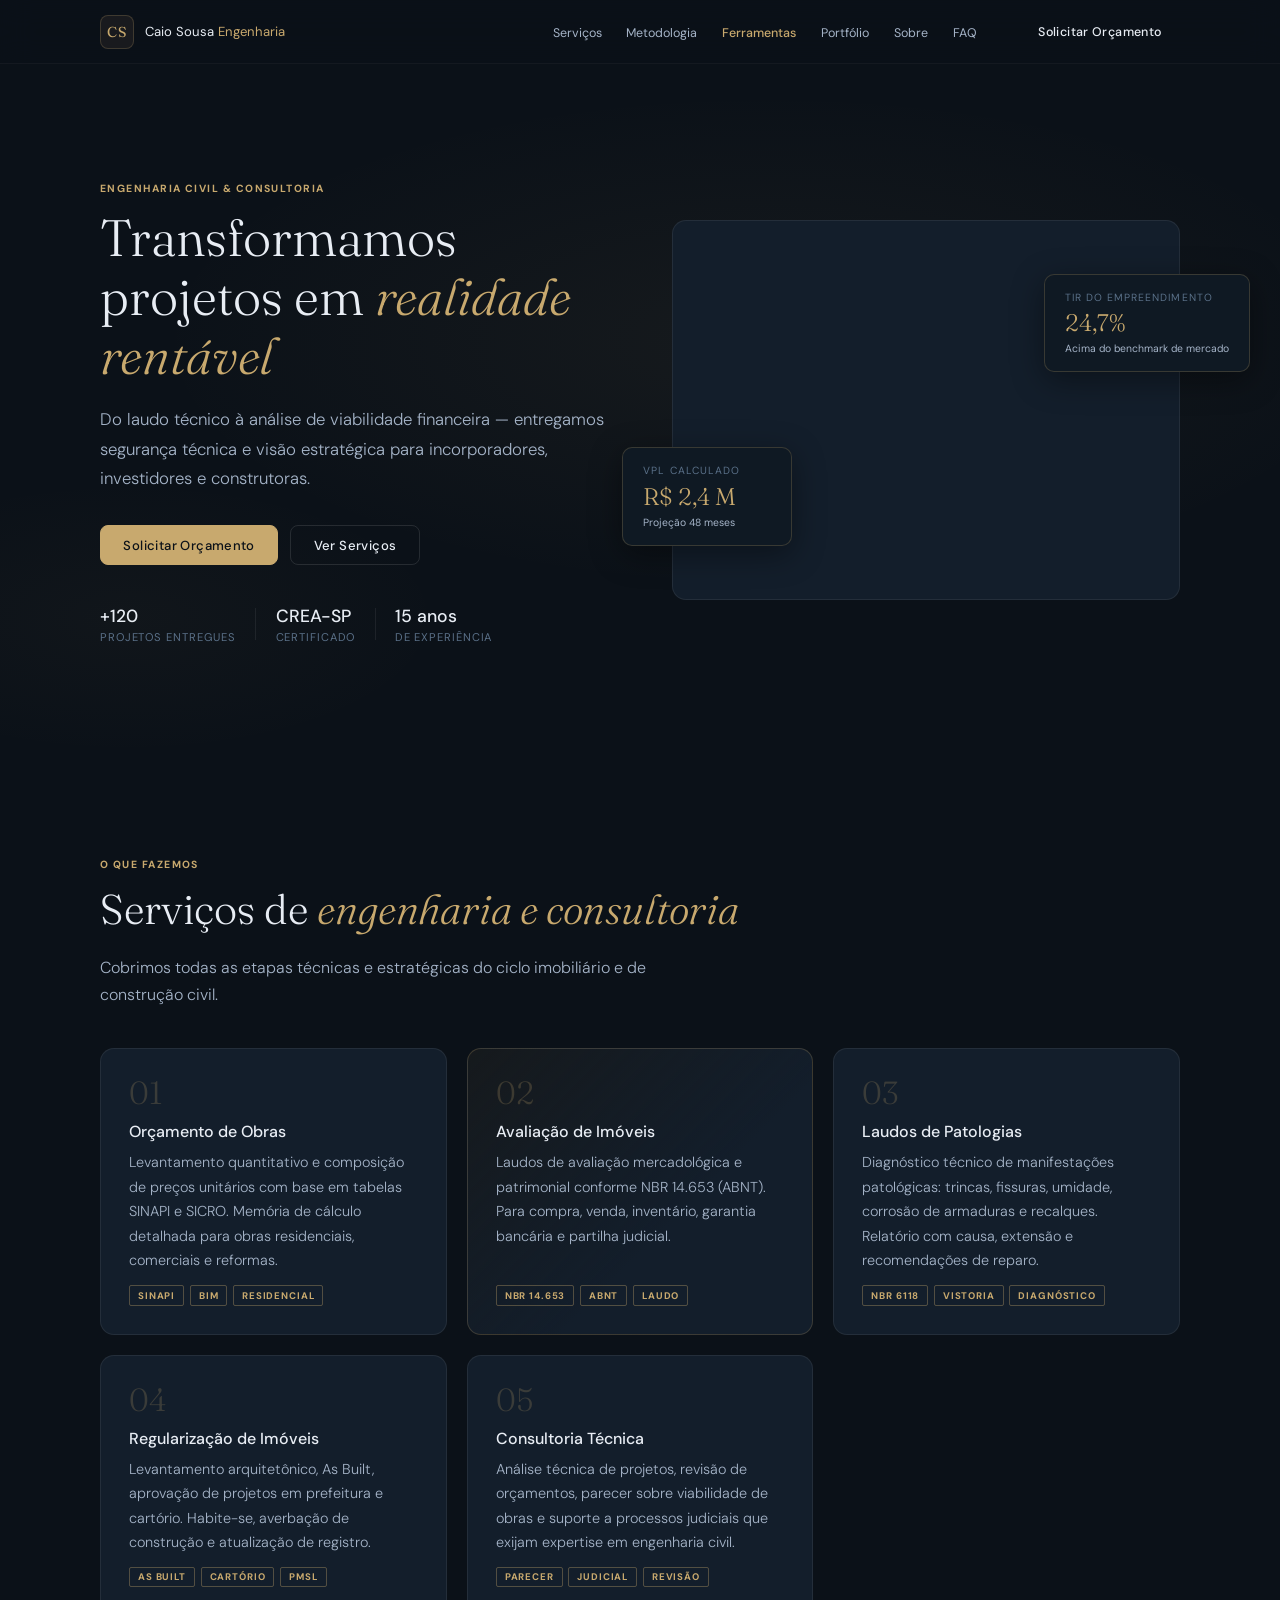
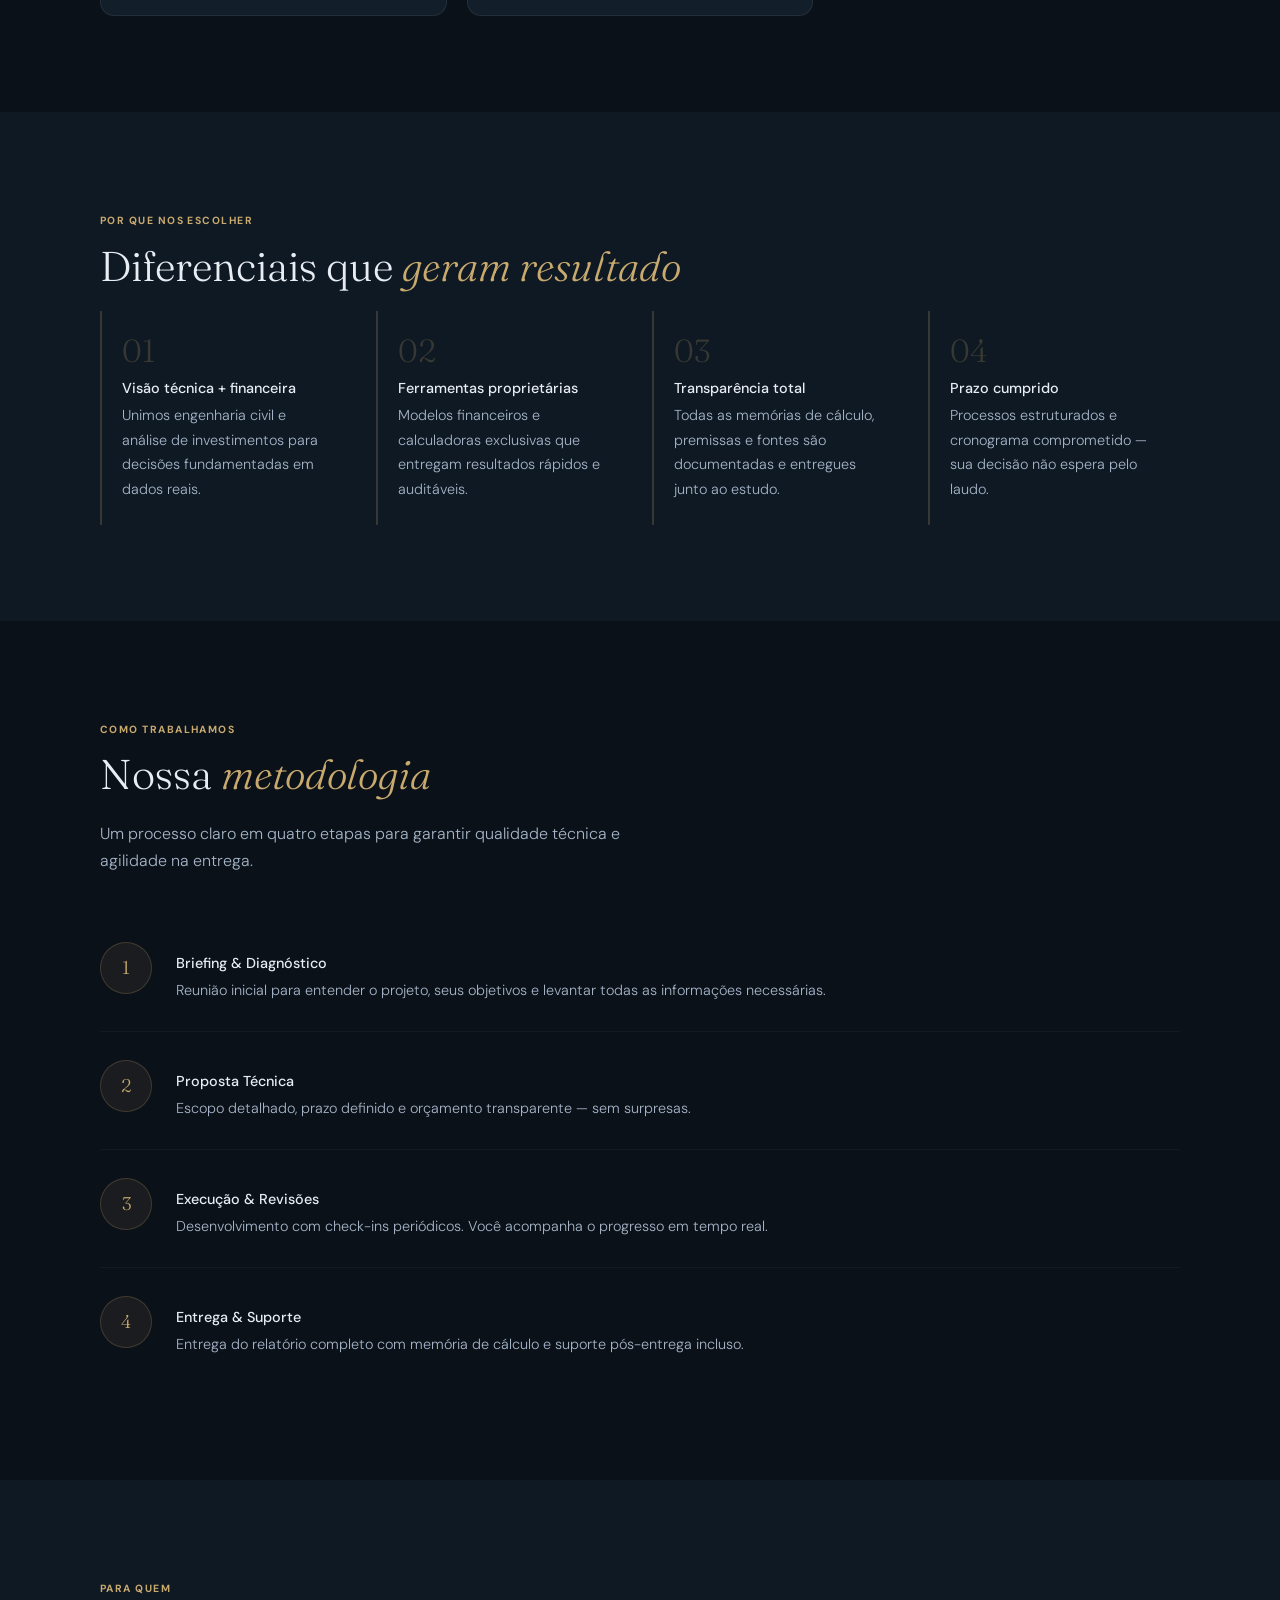
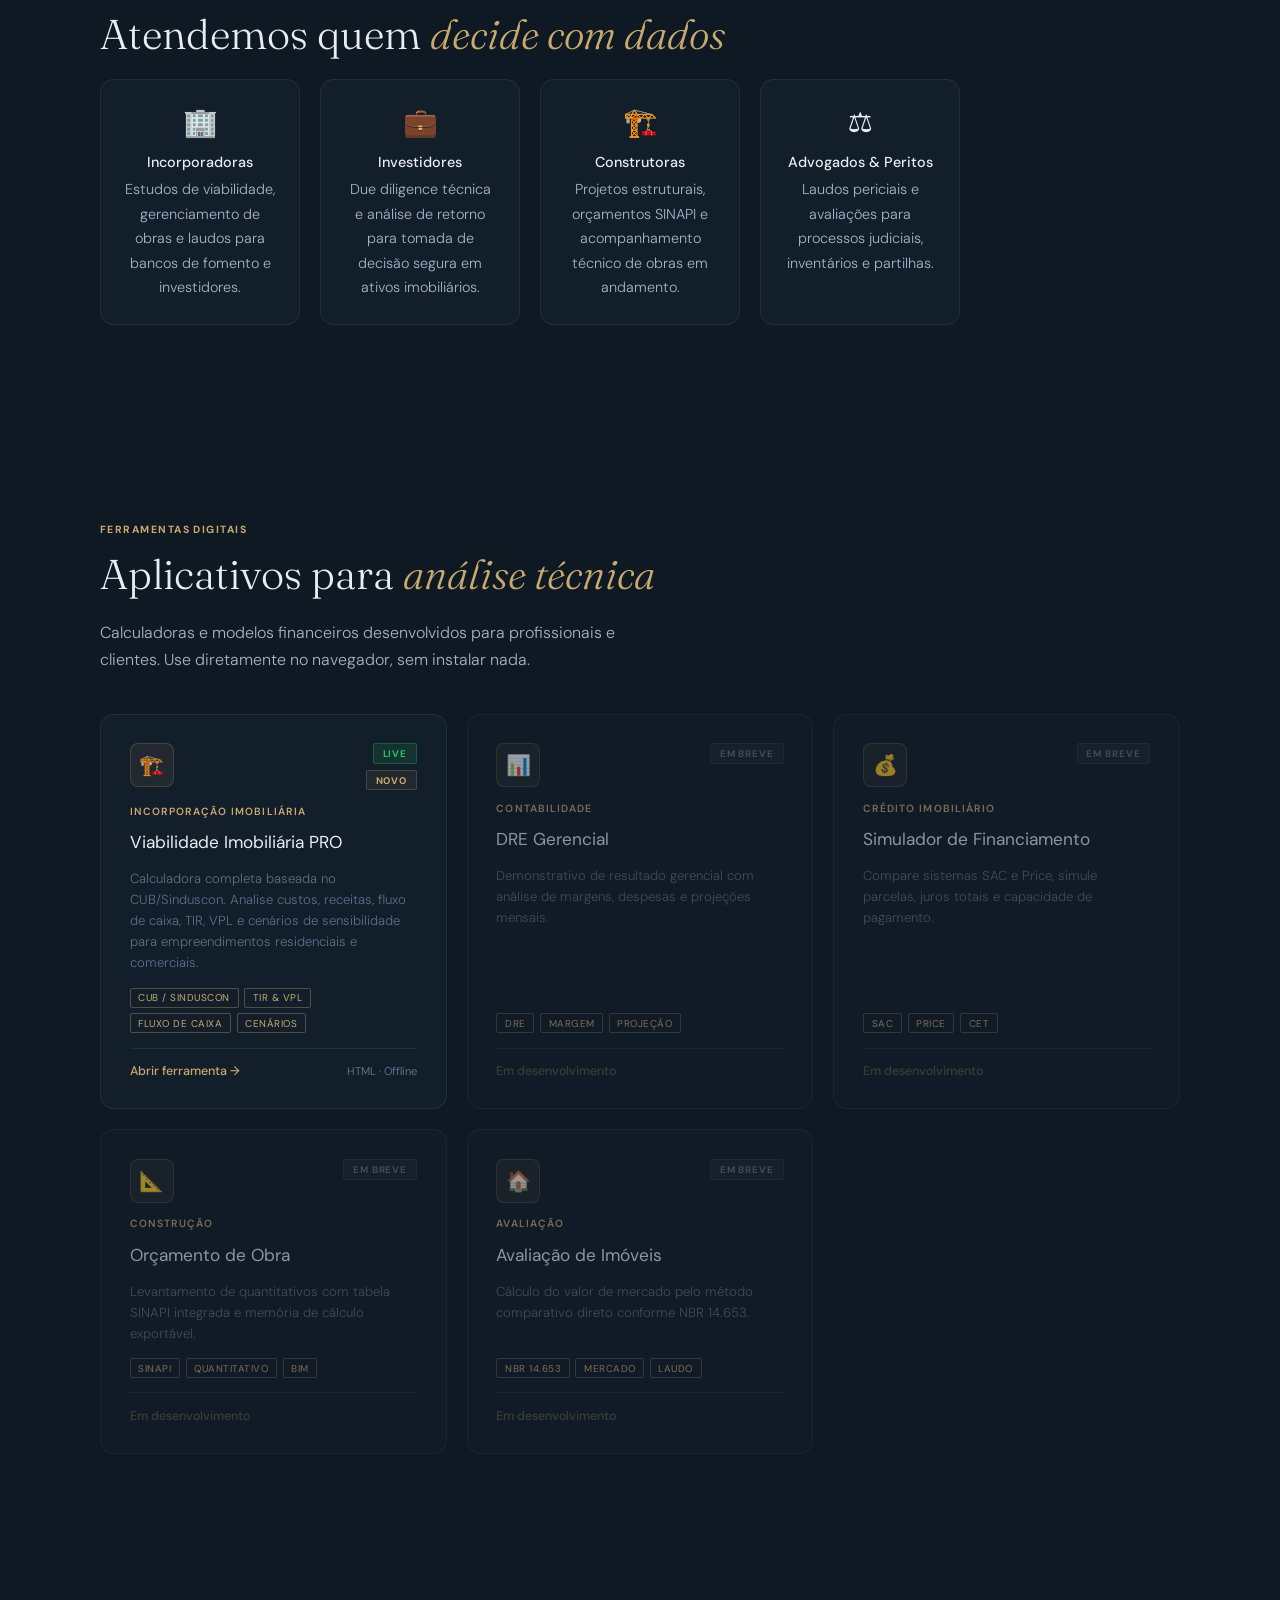
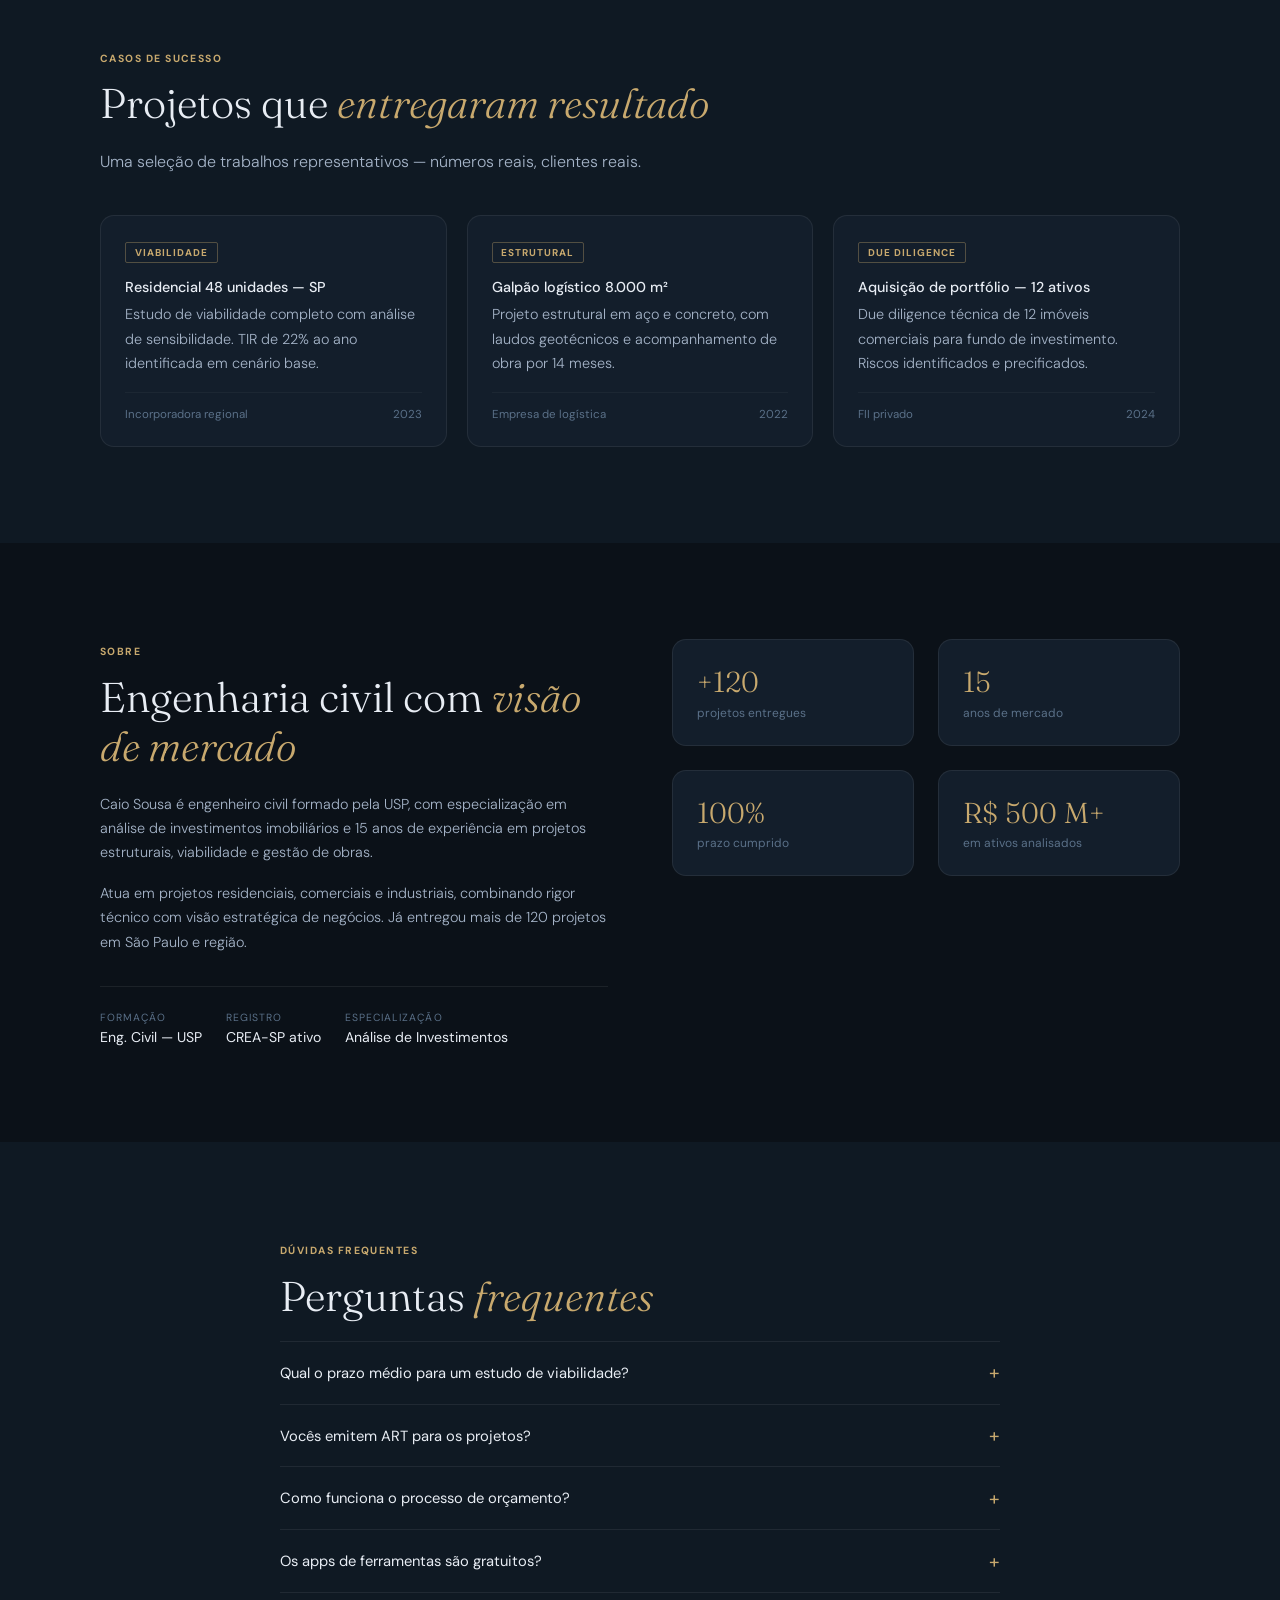
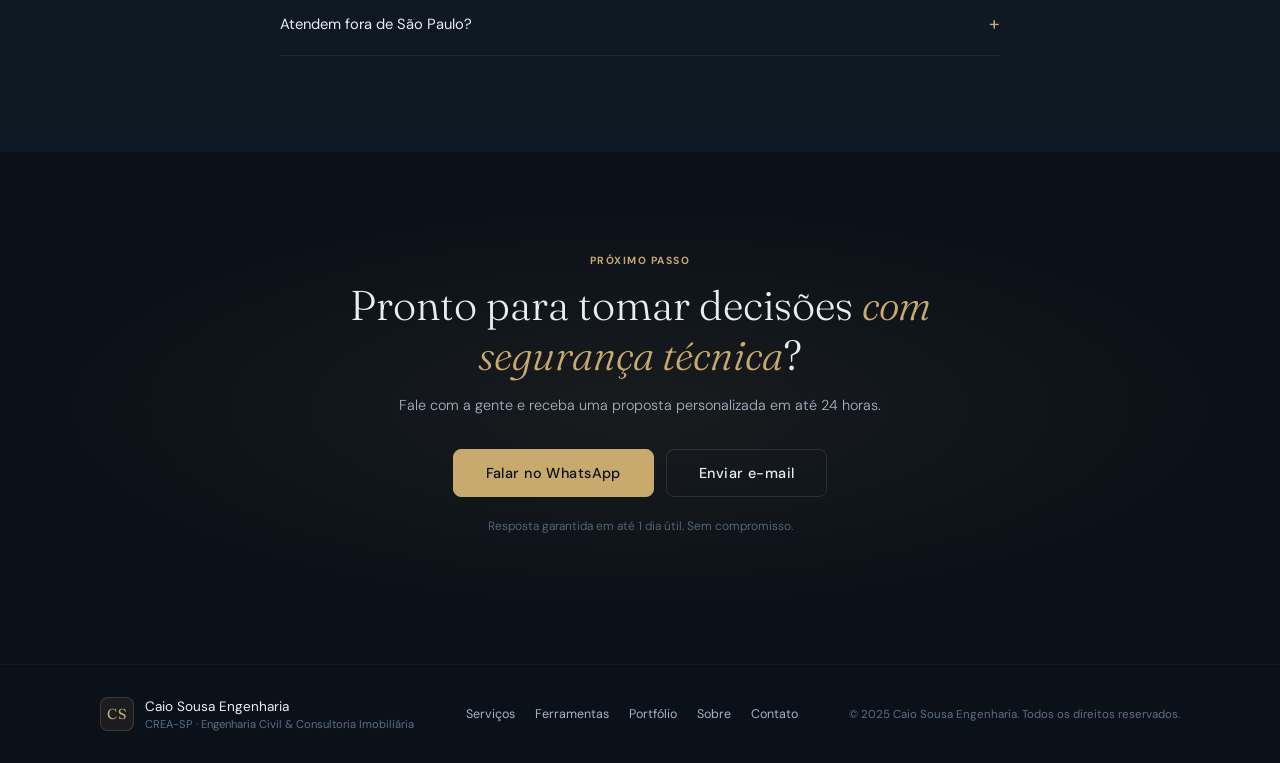
==== commit 32846b51: "feat: update services section with new offerings (orçamento, avaliação, patologias, regularização, c" ====
--- a/index.html
+++ b/index.html
@@ -84,69 +84,48 @@
     <div class="srv-grid reveal">
 
       <div class="srv-card">
-        <div class="srv-icon">📐</div>
-        <h3>Projetos de Engenharia</h3>
-        <p>Projetos estruturais, fundações, laudos técnicos e ARTs para obras residenciais, comerciais e industriais.</p>
-        <ul class="srv-list">
-          <li>Projeto estrutural</li>
-          <li>Laudos e perícias</li>
-          <li>ART / RRT</li>
-        </ul>
+        <div class="srv-num">01</div>
+        <h3>Orçamento de Obras</h3>
+        <p>Levantamento quantitativo e composição de preços unitários com base em tabelas SINAPI e SICRO. Memória de cálculo detalhada para obras residenciais, comerciais e reformas.</p>
+        <div class="srv-tags">
+          <span>SINAPI</span><span>BIM</span><span>RESIDENCIAL</span>
+        </div>
       </div>
 
       <div class="srv-card srv-card--gold">
-        <div class="srv-icon">📊</div>
-        <h3>Viabilidade Imobiliária</h3>
-        <p>Análise completa com CUB/Sinduscon, fluxo de caixa, TIR, VPL e estudo de sensibilidade para incorporações.</p>
-        <ul class="srv-list">
-          <li>Estudo de viabilidade</li>
-          <li>Análise de TIR & VPL</li>
-          <li>Cenários de sensibilidade</li>
-        </ul>
+        <div class="srv-num">02</div>
+        <h3>Avaliação de Imóveis</h3>
+        <p>Laudos de avaliação mercadológica e patrimonial conforme NBR 14.653 (ABNT). Para compra, venda, inventário, garantia bancária e partilha judicial.</p>
+        <div class="srv-tags">
+          <span>NBR 14.653</span><span>ABNT</span><span>LAUDO</span>
+        </div>
       </div>
 
       <div class="srv-card">
-        <div class="srv-icon">🏗️</div>
-        <h3>Gerenciamento de Obras</h3>
-        <p>Acompanhamento físico-financeiro, controle de cronograma, medições e relatórios de progresso.</p>
-        <ul class="srv-list">
-          <li>Controle de cronograma</li>
-          <li>Medições mensais</li>
-          <li>Relatório de progresso</li>
-        </ul>
+        <div class="srv-num">03</div>
+        <h3>Laudos de Patologias</h3>
+        <p>Diagnóstico técnico de manifestações patológicas: trincas, fissuras, umidade, corrosão de armaduras e recalques. Relatório com causa, extensão e recomendações de reparo.</p>
+        <div class="srv-tags">
+          <span>NBR 6118</span><span>VISTORIA</span><span>DIAGNÓSTICO</span>
+        </div>
       </div>
 
       <div class="srv-card">
-        <div class="srv-icon">🏠</div>
-        <h3>Avaliação de Imóveis</h3>
-        <p>Laudos de avaliação conforme NBR 14.653 pelo método comparativo direto, para garantia, compra e venda.</p>
-        <ul class="srv-list">
-          <li>Método comparativo direto</li>
-          <li>NBR 14.653</li>
-          <li>Laudo assinado CREA</li>
-        </ul>
+        <div class="srv-num">04</div>
+        <h3>Regularização de Imóveis</h3>
+        <p>Levantamento arquitetônico, As Built, aprovação de projetos em prefeitura e cartório. Habite-se, averbação de construção e atualização de registro.</p>
+        <div class="srv-tags">
+          <span>AS BUILT</span><span>CARTÓRIO</span><span>PMSL</span>
+        </div>
       </div>
 
       <div class="srv-card">
-        <div class="srv-icon">📋</div>
-        <h3>Orçamento de Obras</h3>
-        <p>Levantamento de quantitativos com base SINAPI, composições customizadas e memória de cálculo detalhada.</p>
-        <ul class="srv-list">
-          <li>SINAPI atualizado</li>
-          <li>Quantitativos detalhados</li>
-          <li>Memória de cálculo</li>
-        </ul>
-      </div>
-
-      <div class="srv-card">
-        <div class="srv-icon">🔍</div>
-        <h3>Due Diligence Técnica</h3>
-        <p>Análise documental e vistoria técnica de empreendimentos para aquisição, fusão ou refinanciamento.</p>
-        <ul class="srv-list">
-          <li>Vistoria técnica</li>
-          <li>Análise documental</li>
-          <li>Relatório executivo</li>
-        </ul>
+        <div class="srv-num">05</div>
+        <h3>Consultoria Técnica</h3>
+        <p>Análise técnica de projetos, revisão de orçamentos, parecer sobre viabilidade de obras e suporte a processos judiciais que exijam expertise em engenharia civil.</p>
+        <div class="srv-tags">
+          <span>PARECER</span><span>JUDICIAL</span><span>REVISÃO</span>
+        </div>
       </div>
 
     </div>
--- a/css/main.css
+++ b/css/main.css
@@ -323,6 +323,8 @@
   border-radius: var(--r-lg);
   padding: clamp(1.25rem, 3vw, 1.75rem);
   transition: border-color .2s, transform .2s;
+  display: flex;
+  flex-direction: column;
 }
 .srv-card:hover {
   border-color: var(--bdr-gd);
@@ -332,28 +334,30 @@
   border-color: var(--bdr-gd);
   background: linear-gradient(135deg, rgba(200,169,110,.06) 0%, var(--bg-card) 60%);
 }
-.srv-icon {
-  font-size: 1.5rem;
-  margin-bottom: .9rem;
-  display: block;
-}
-.srv-list {
-  margin-top: .75rem;
-  display: flex;
-  flex-direction: column;
+.srv-num {
+  font-family: var(--font-s);
+  font-size: 2rem;
+  font-weight: 300;
+  color: var(--bdr-gd);
+  line-height: 1;
+  margin-bottom: .75rem;
+}
+.srv-tags {
+  display: flex;
+  flex-wrap: wrap;
   gap: .35rem;
-}
-.srv-list li {
-  font-size: .78rem;
-  color: var(--txt-mut);
-  padding-inline-start: .9rem;
-  position: relative;
-}
-.srv-list li::before {
-  content: '—';
-  position: absolute;
-  left: 0;
+  margin-top: auto;
+  padding-top: .75rem;
+}
+.srv-tags span {
+  font-size: .6rem;
+  font-weight: 700;
+  letter-spacing: .09em;
+  text-transform: uppercase;
   color: var(--gold);
+  border: 1px solid var(--bdr-gds);
+  padding: .18rem .5rem;
+  border-radius: 2px;
 }
 
 /* ═══════════════════════════════════════
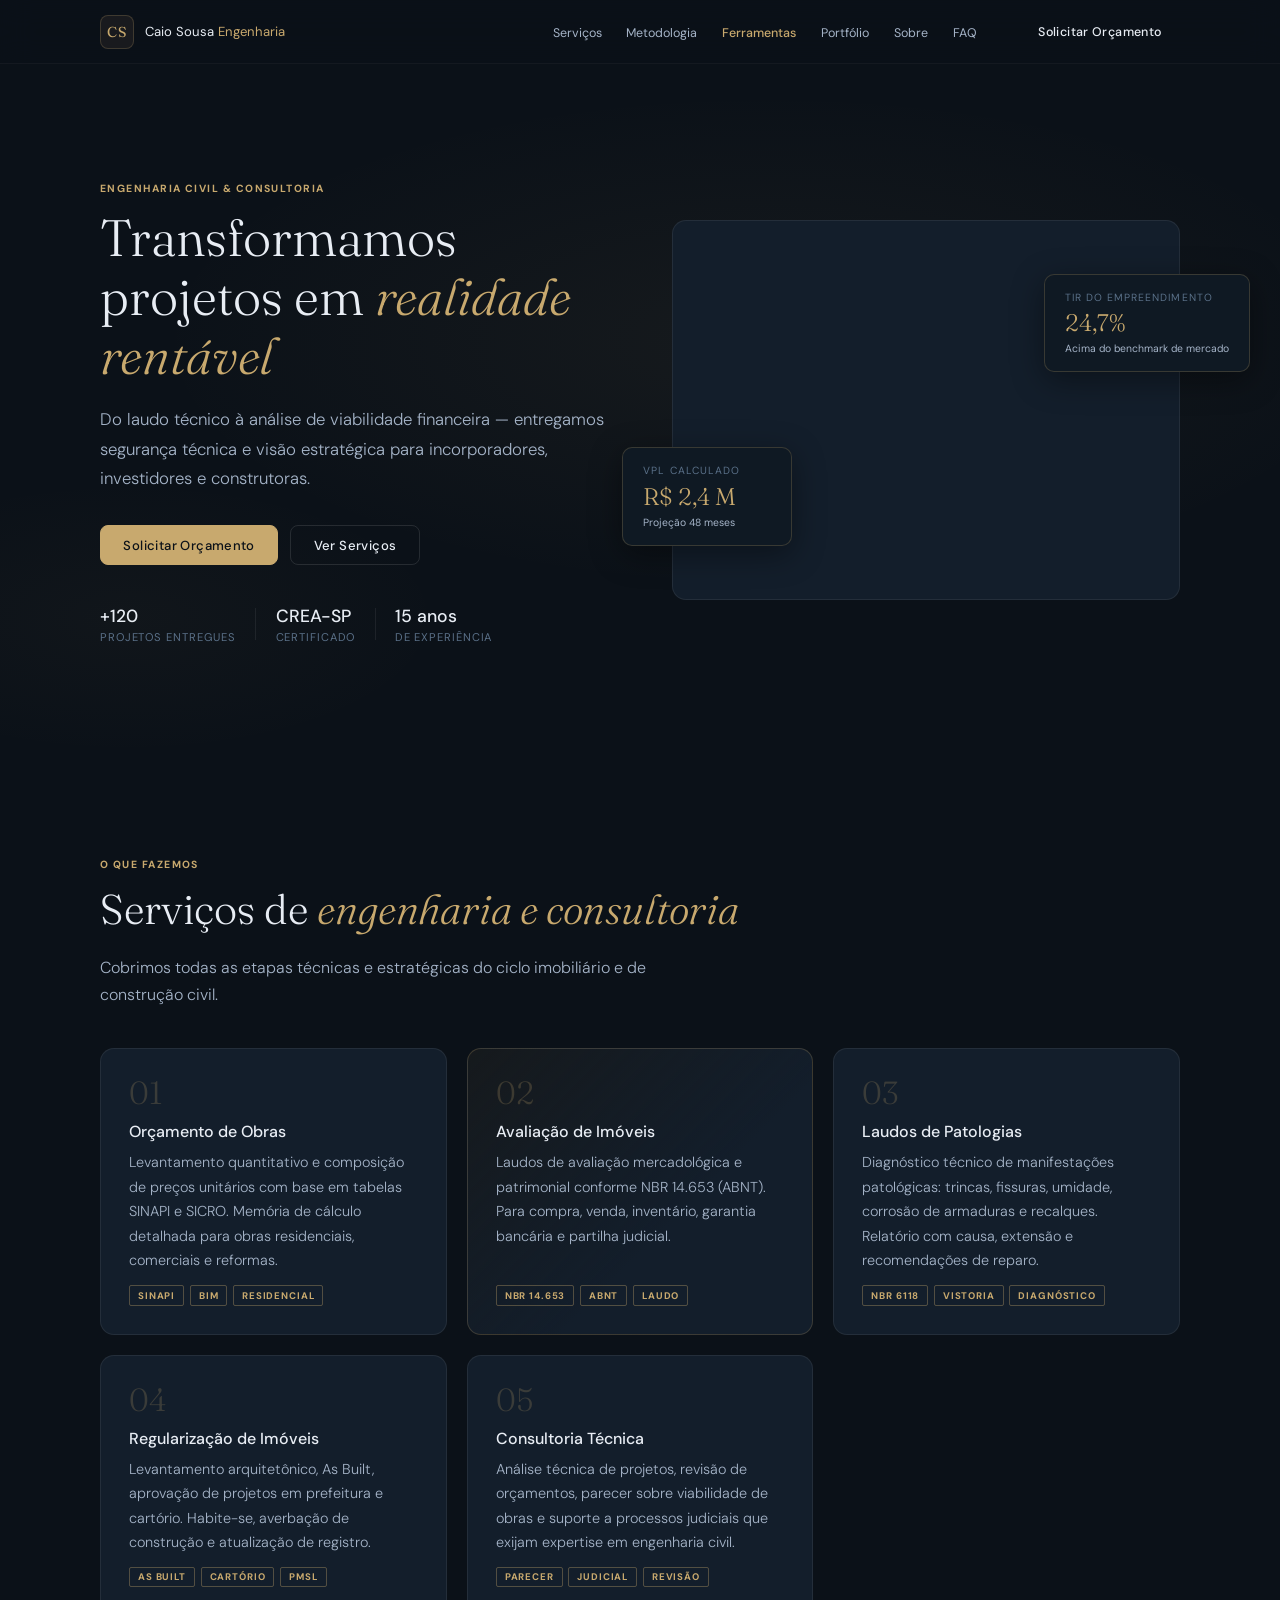
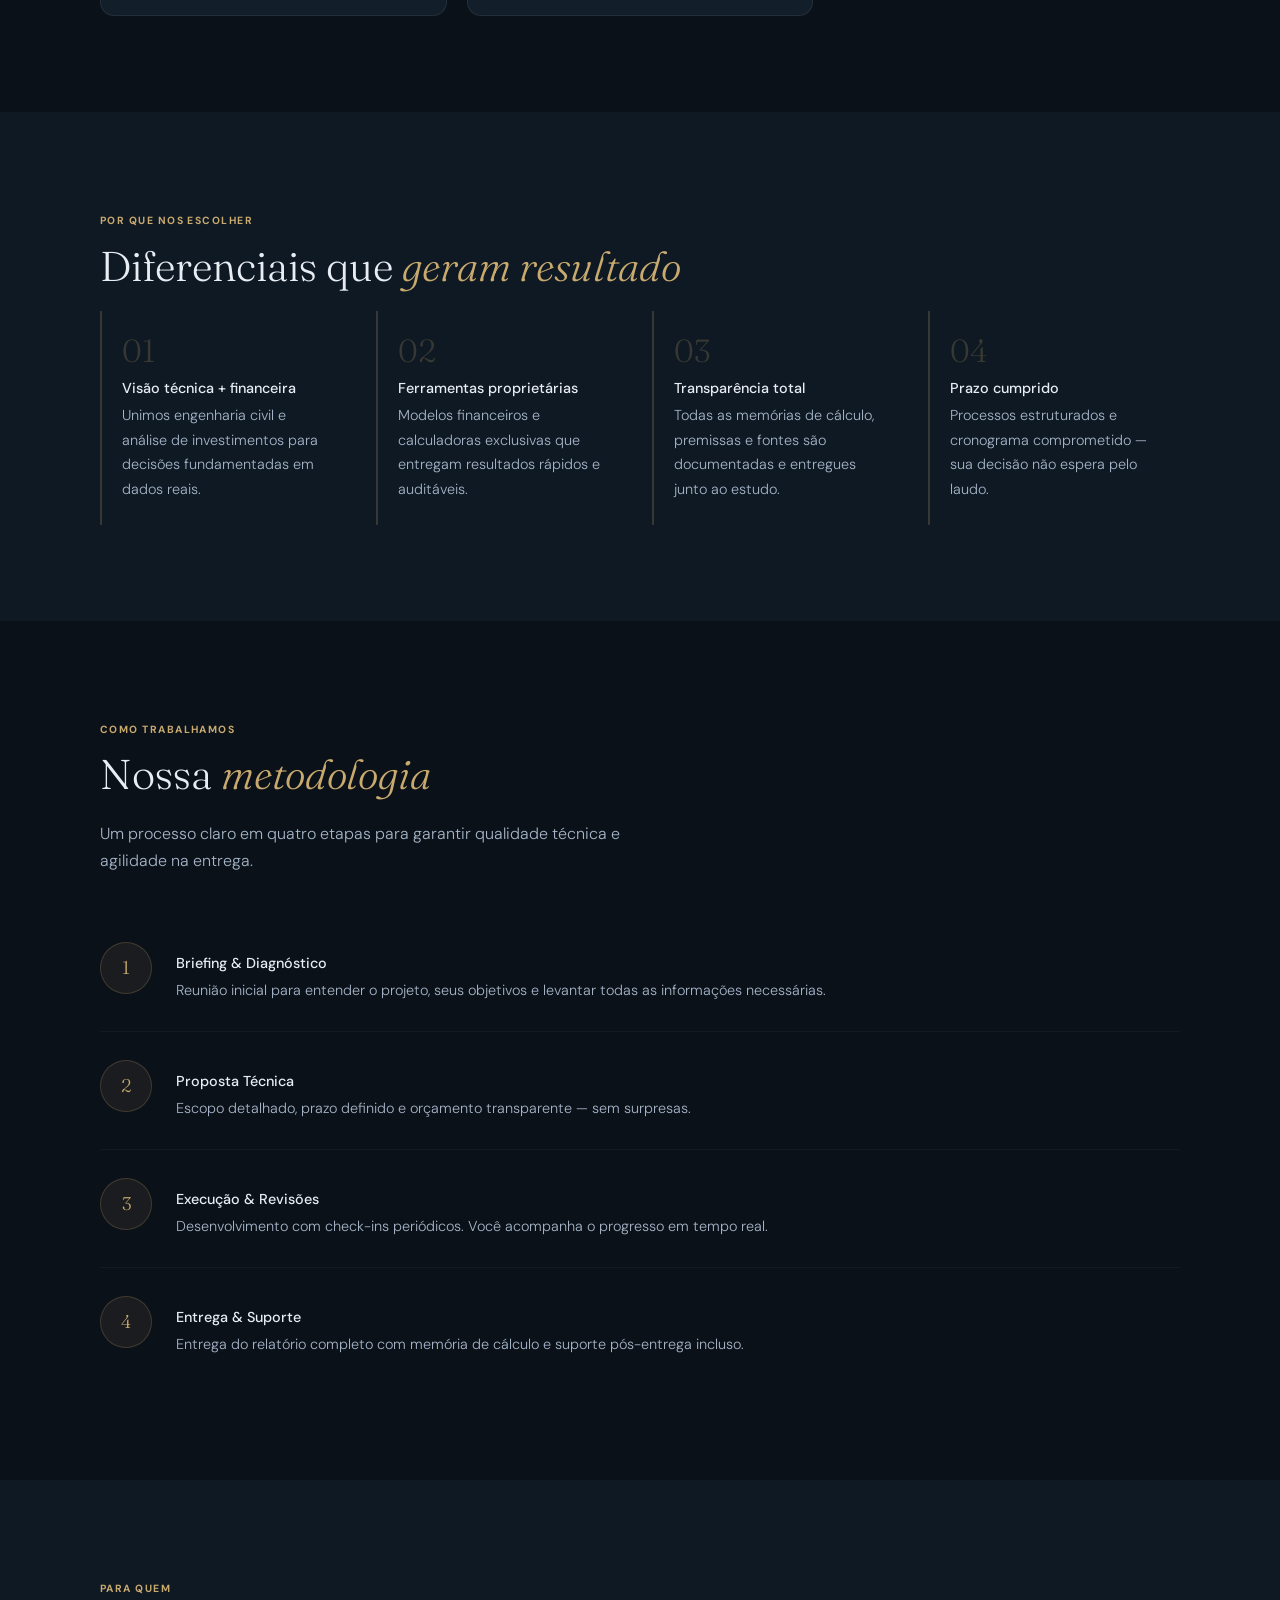
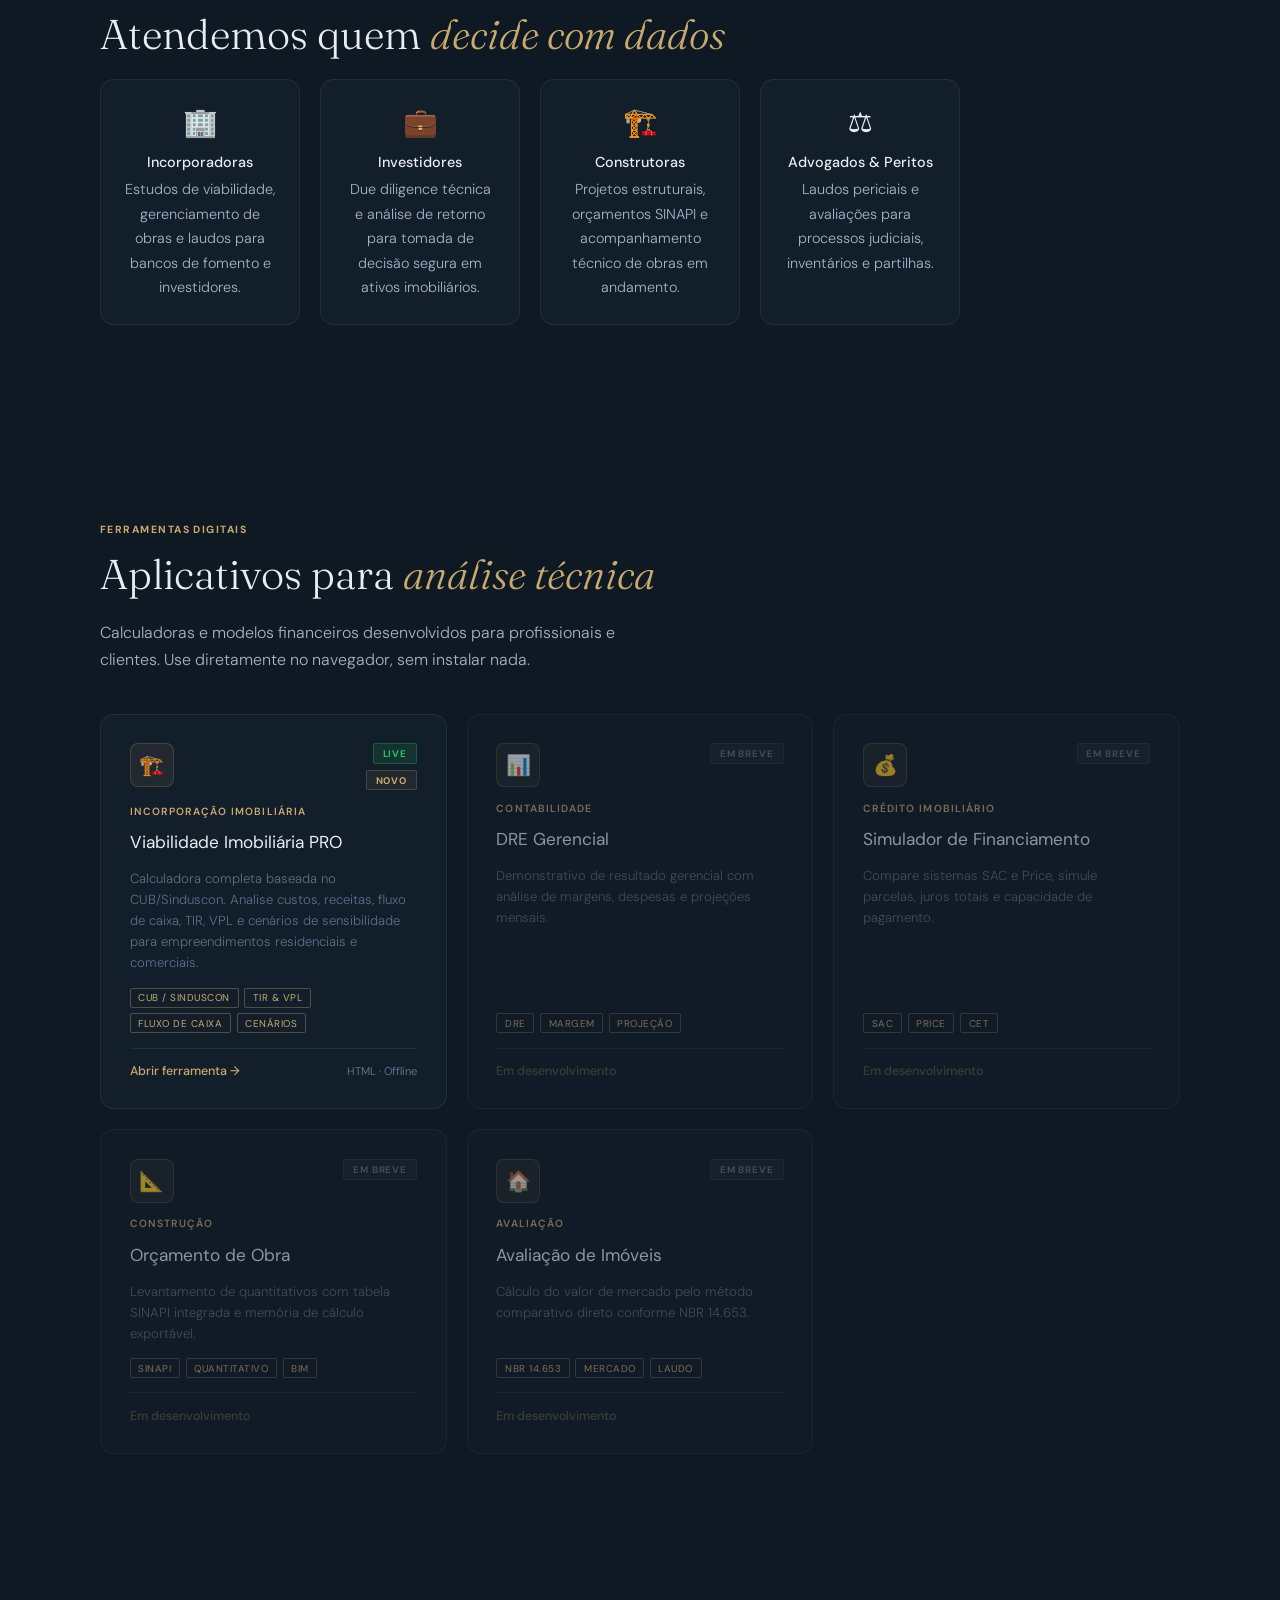
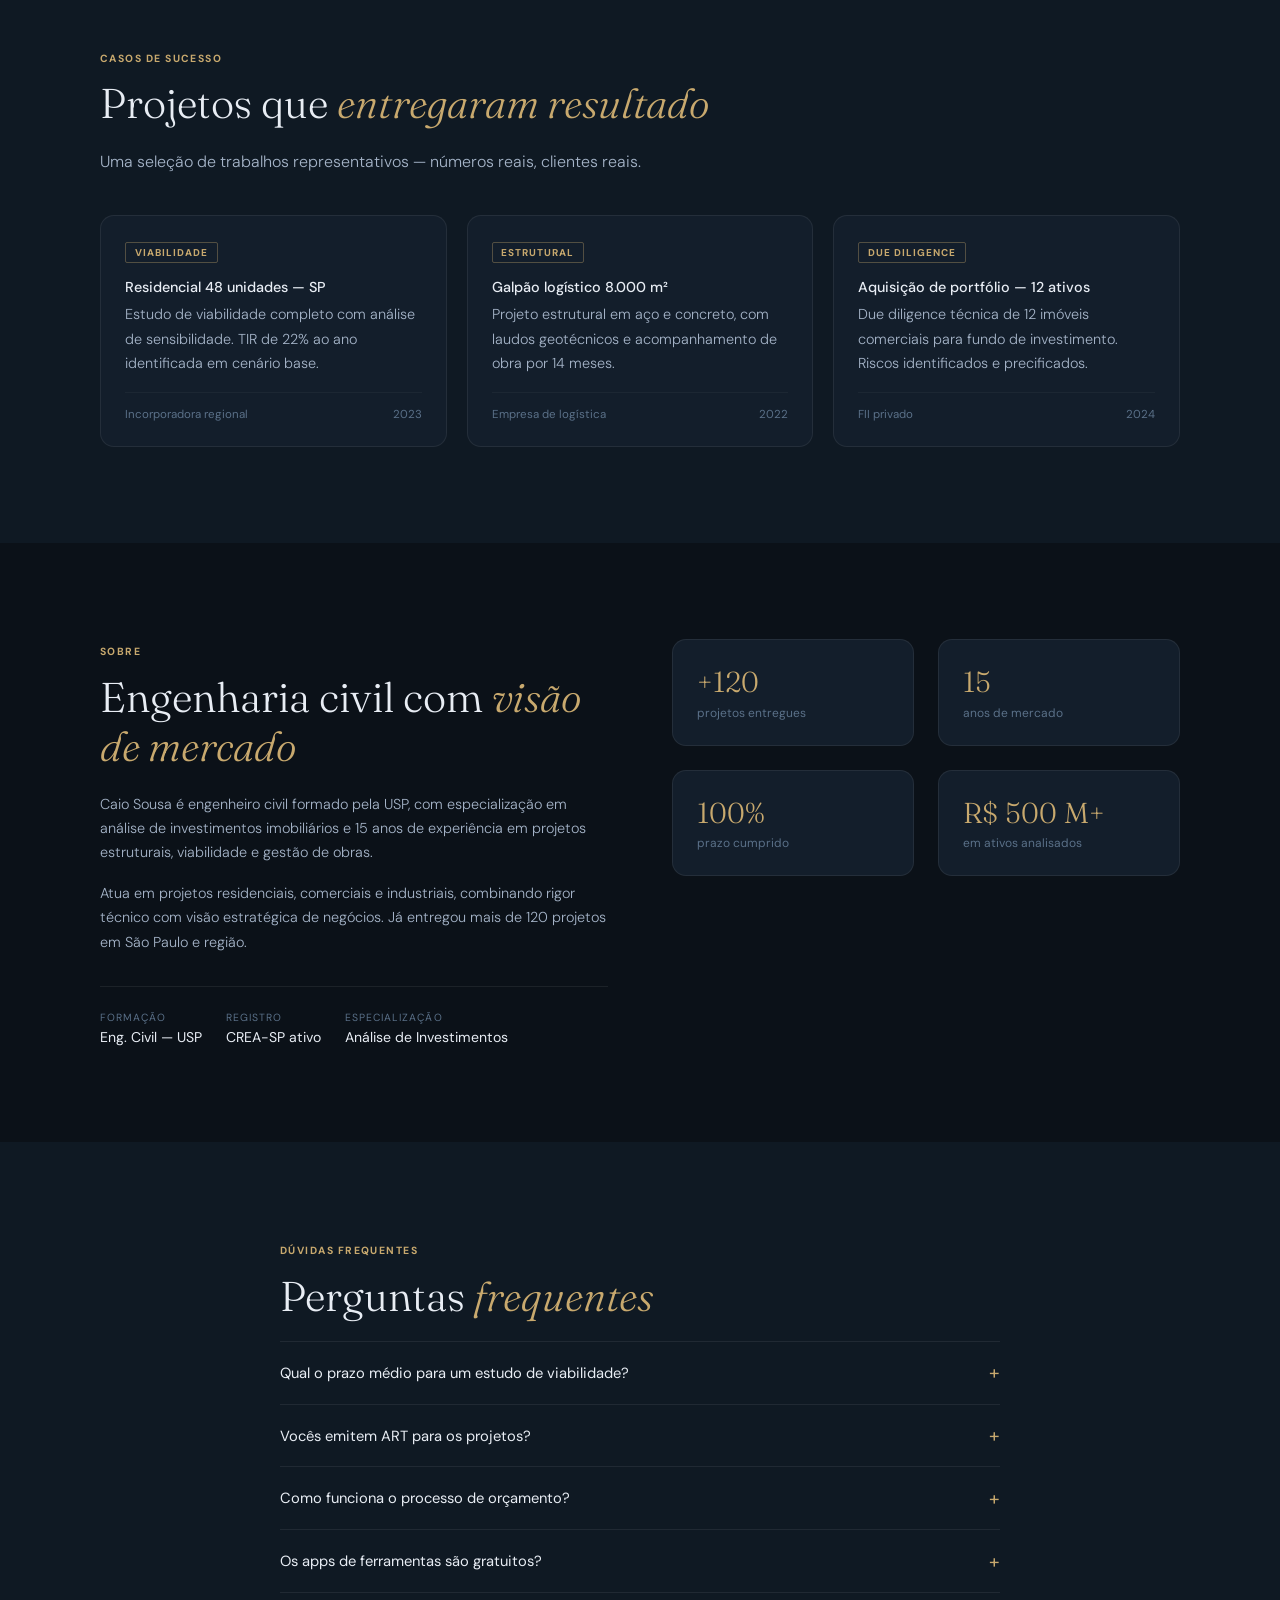
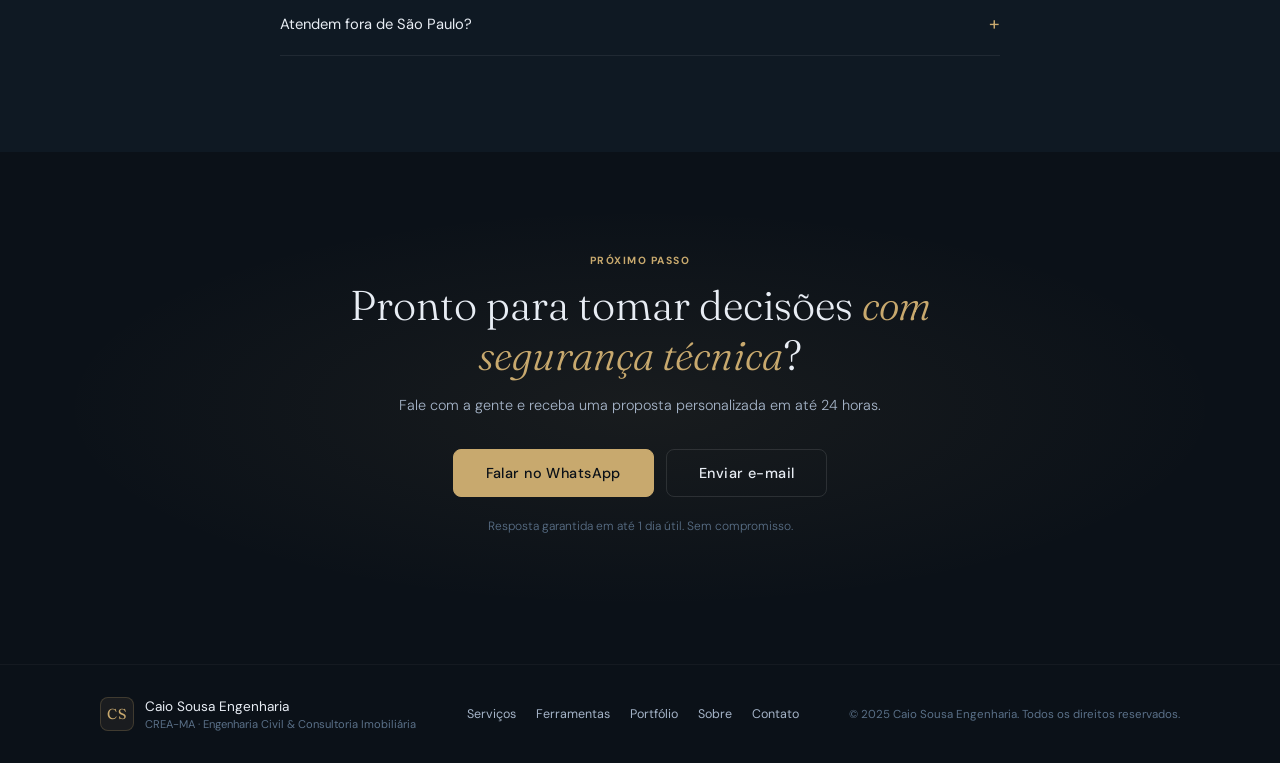
==== commit 16440c6d: "Update title and footer tagline in index.html" ====
--- a/index.html
+++ b/index.html
@@ -3,7 +3,7 @@
 <head>
   <meta charset="UTF-8">
   <meta name="viewport" content="width=device-width, initial-scale=1.0">
-  <title>Caio Sousa Engenharia — Engenharia Civil & Consultoria Imobiliária</title>
+  <title>Caio Sousa Engenharia — Engenharia & Avaliações</title>
   <meta name="description" content="Engenharia civil, consultoria imobiliária e análise de viabilidade. Soluções técnicas e estratégicas para incorporadores, investidores e construtoras.">
   <link href="https://fonts.googleapis.com/css2?family=Fraunces:ital,wght@0,300;0,400;0,600;1,300&family=DM+Sans:wght@300;400;500&display=swap" rel="stylesheet">
   <link rel="stylesheet" href="css/main.css">
@@ -463,7 +463,7 @@
       <span class="nav-logo">CS</span>
       <div>
         <div class="footer-name">Caio Sousa Engenharia</div>
-        <div class="footer-tagline">CREA-SP · Engenharia Civil & Consultoria Imobiliária</div>
+        <div class="footer-tagline">CREA-MA · Engenharia Civil & Consultoria Imobiliária</div>
       </div>
     </div>
     <nav class="footer-nav" aria-label="Links do rodapé">
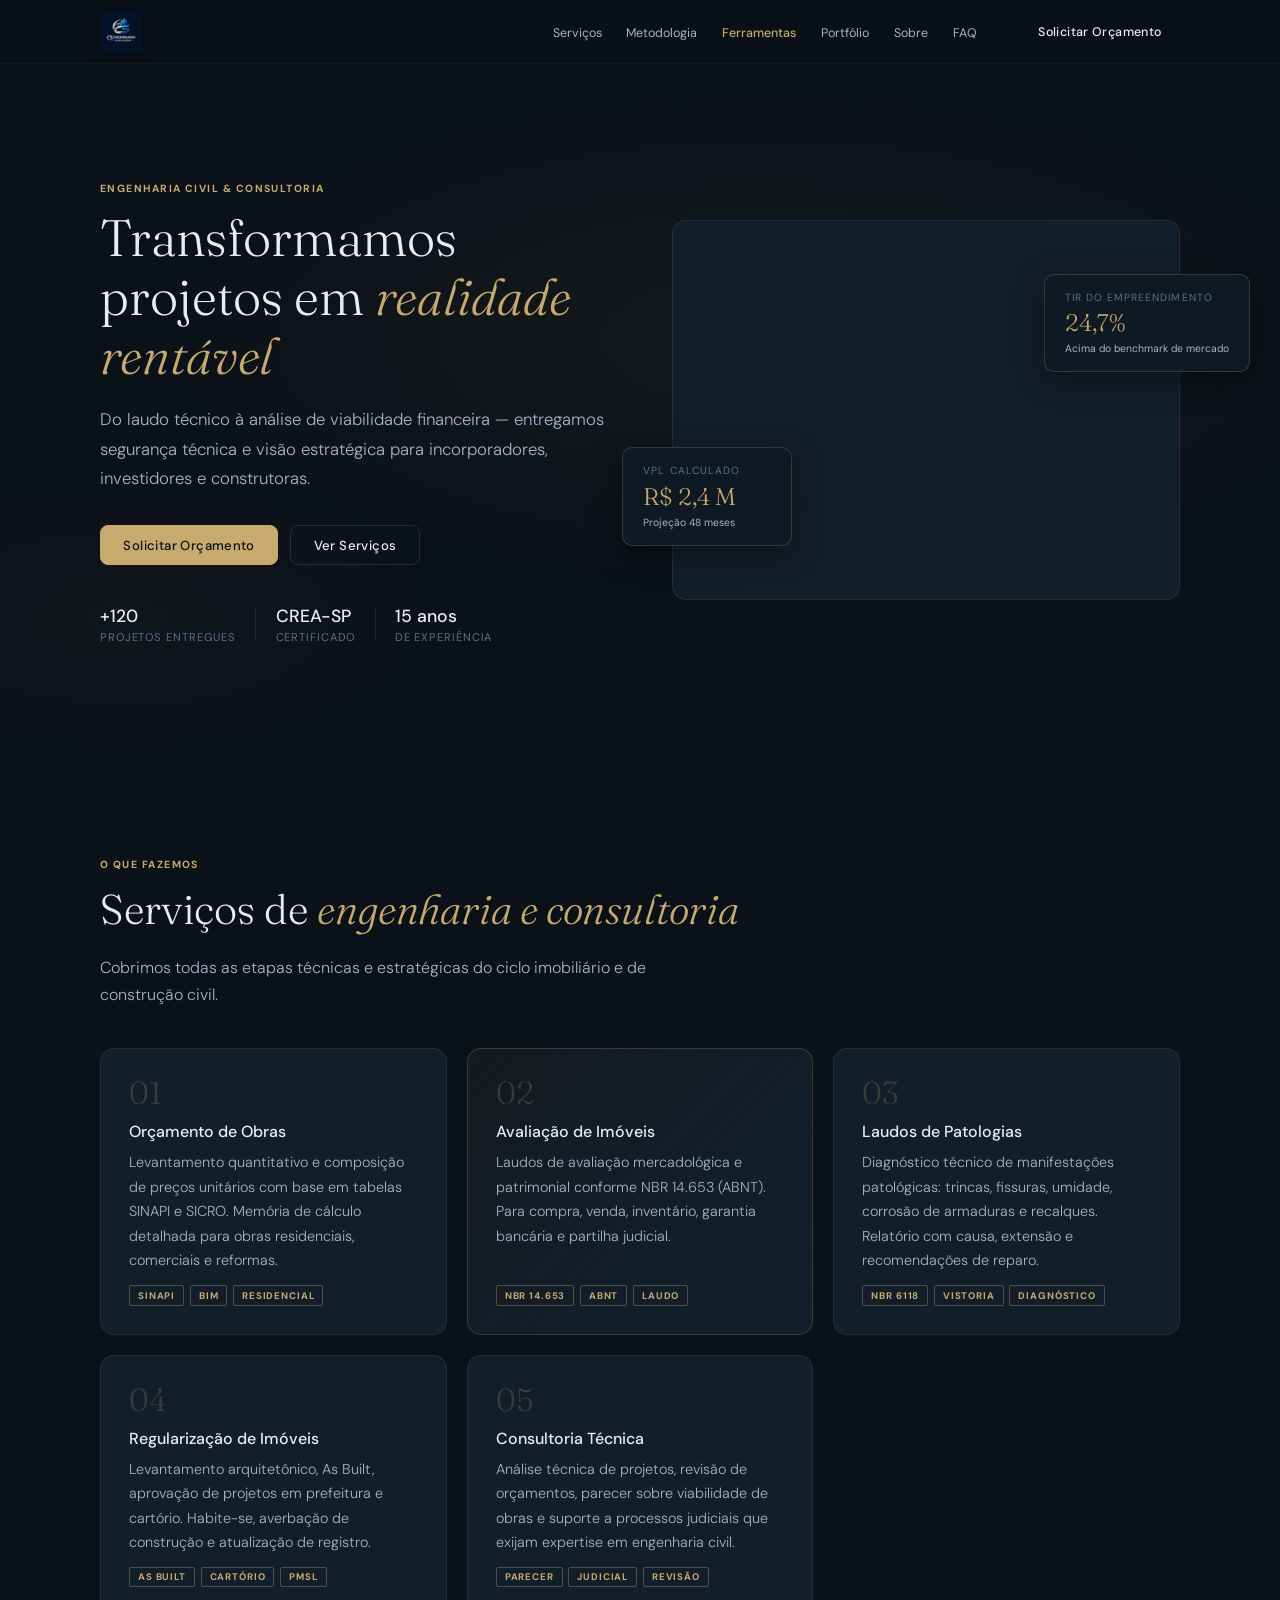
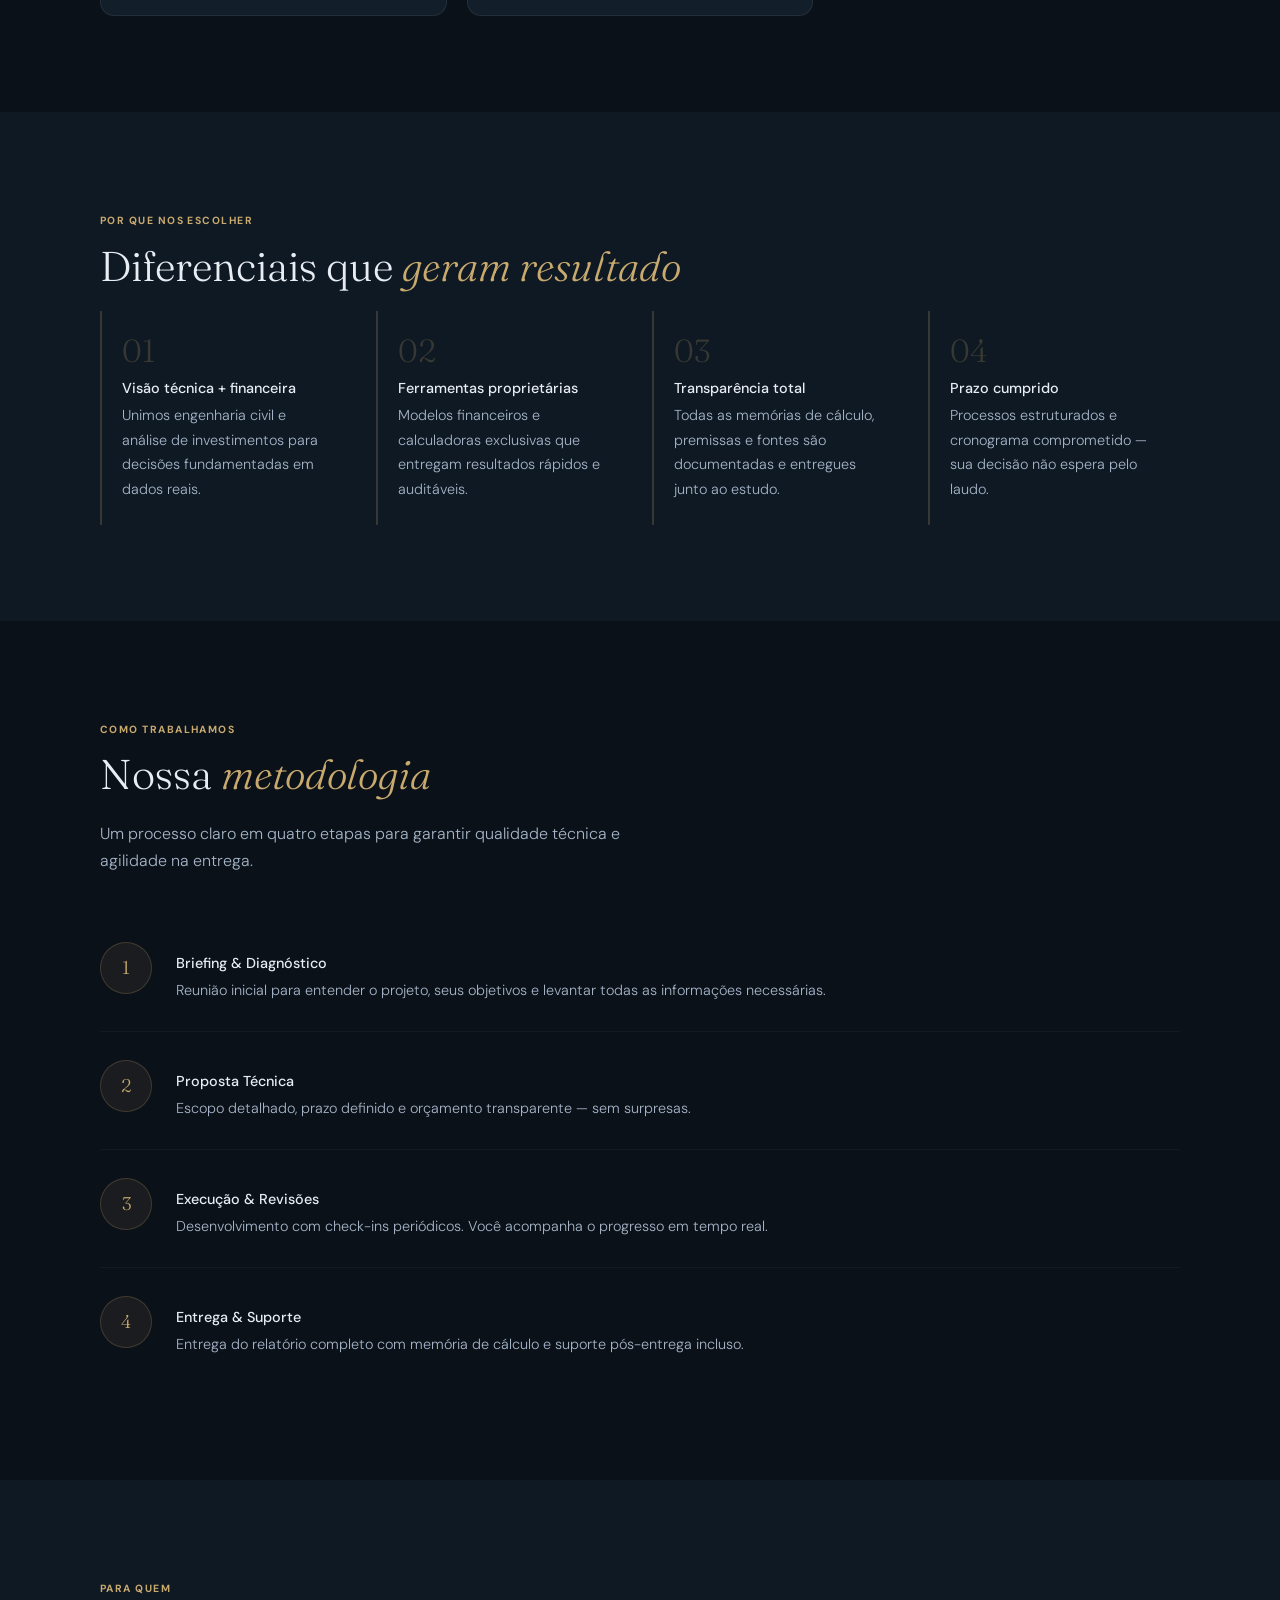
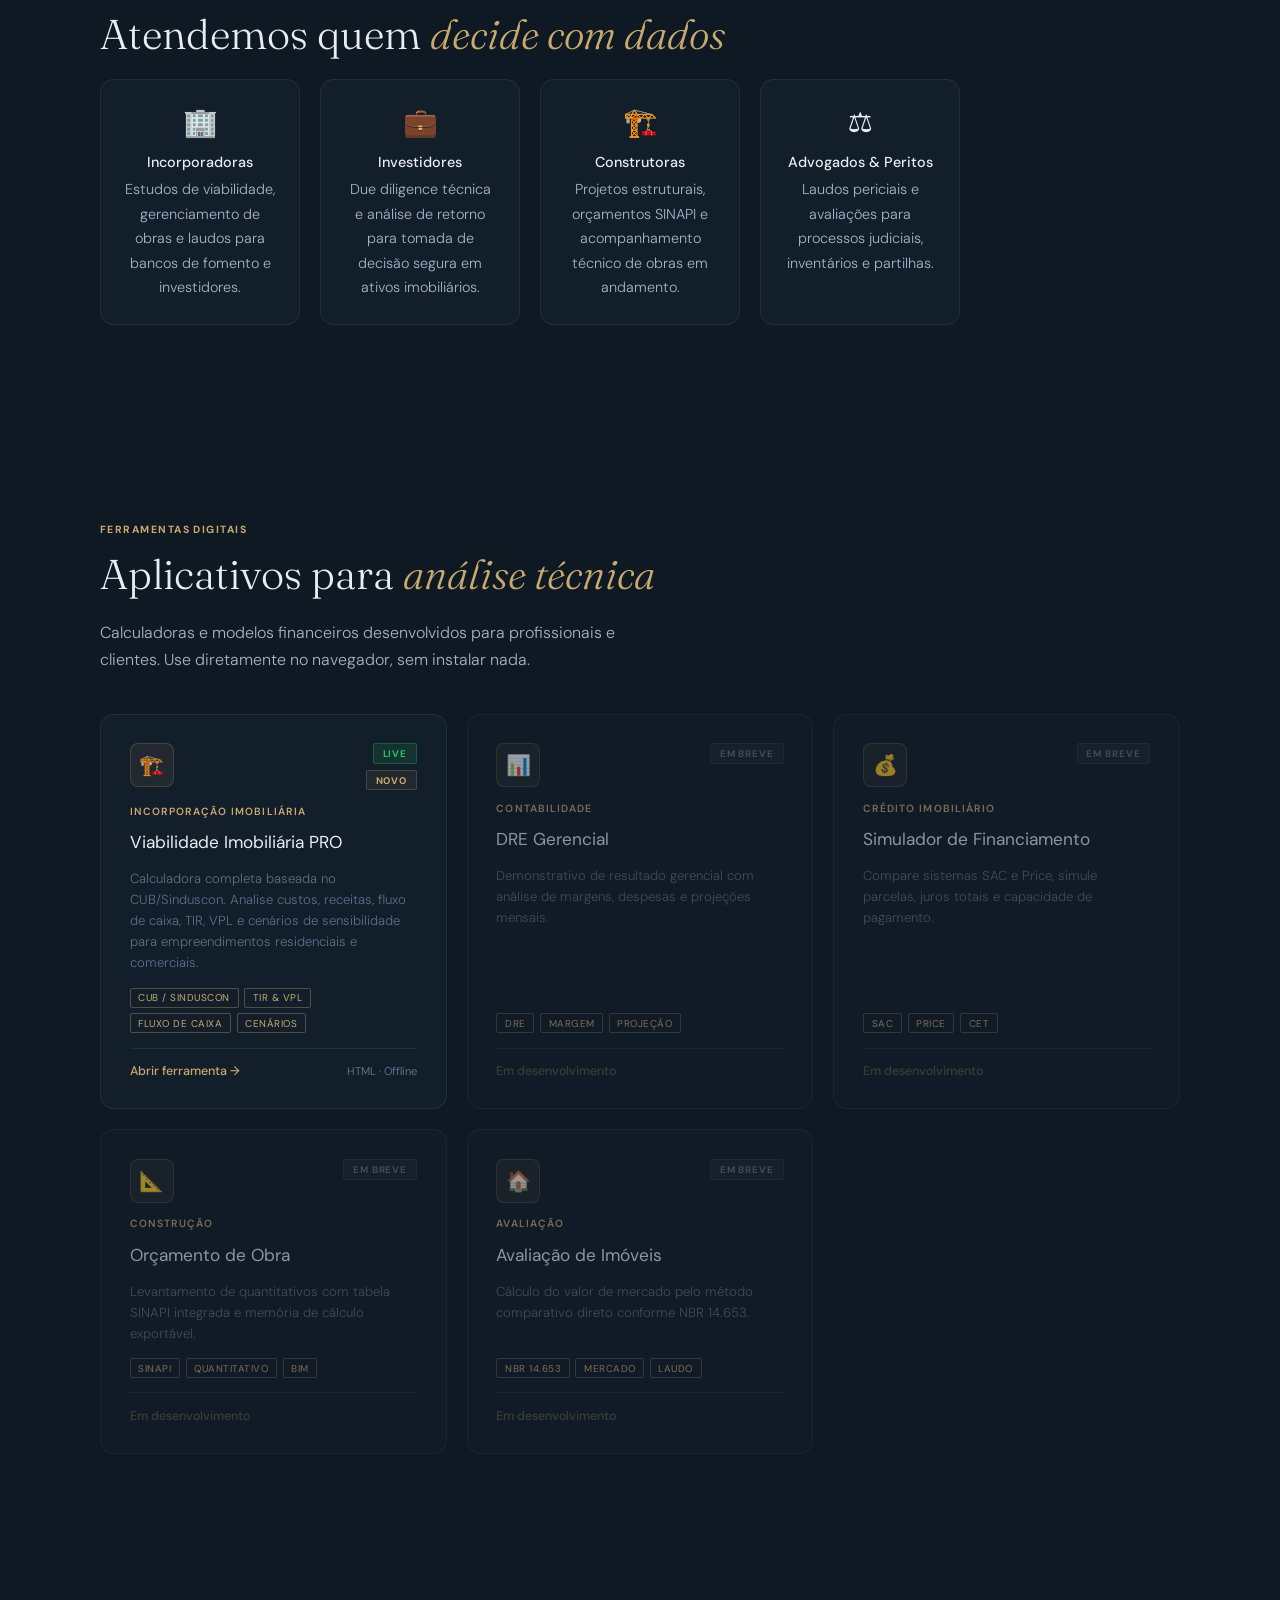
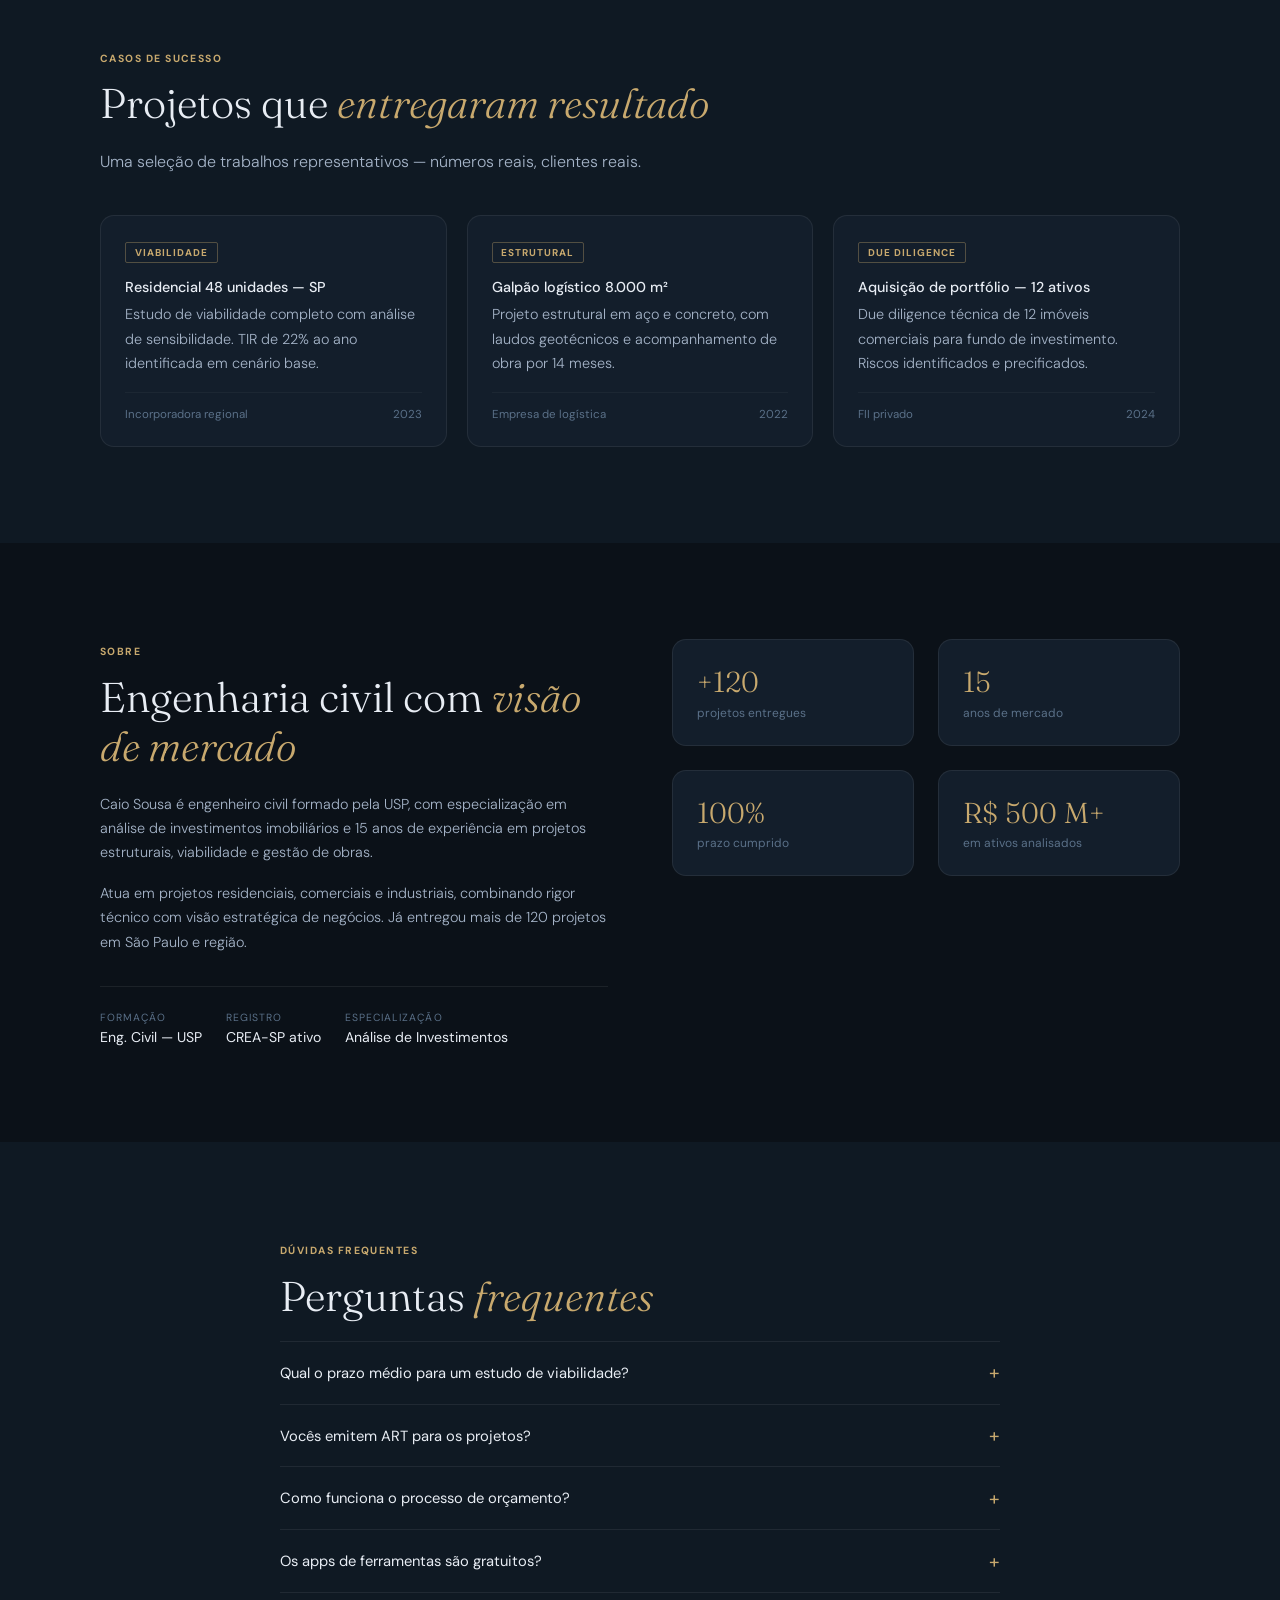
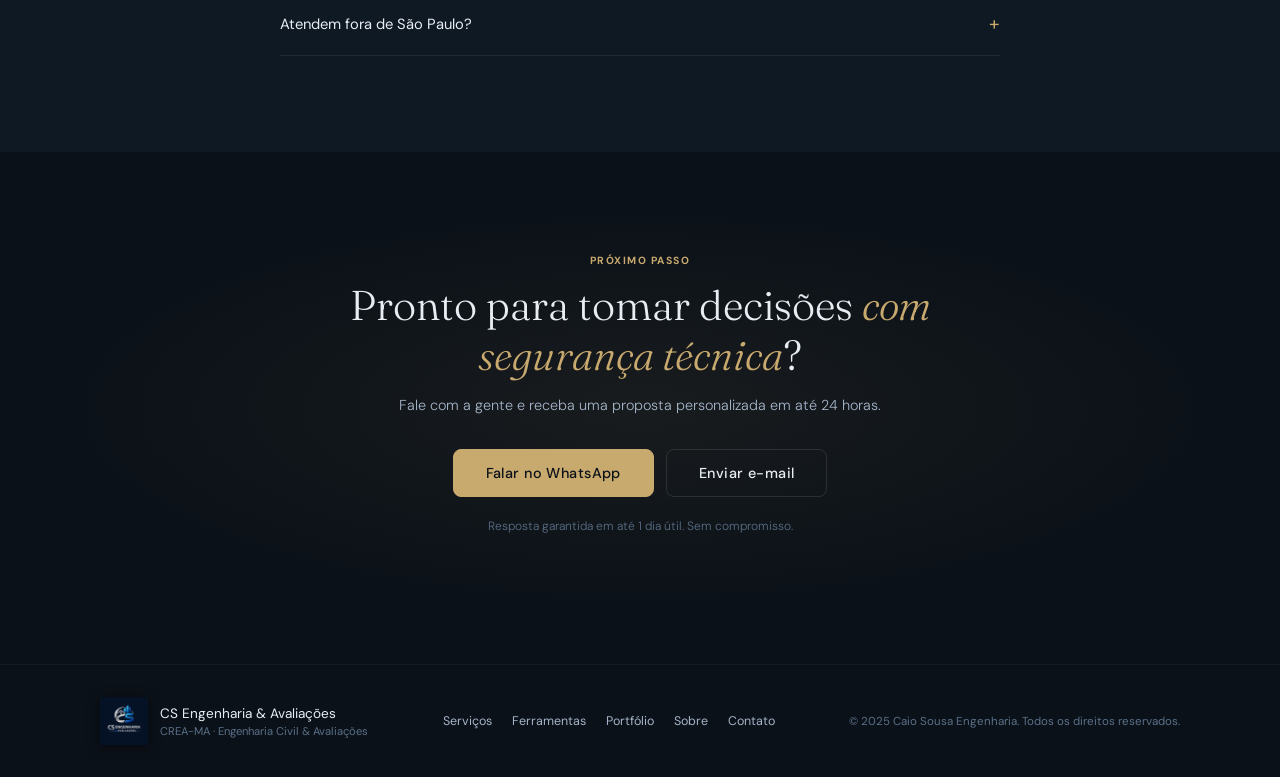
==== commit 0c2d43f6: "feat: add CS Engenharia logo to nav and footer" ====
--- a/index.html
+++ b/index.html
@@ -14,8 +14,7 @@
 <nav class="nav" id="nav">
   <div class="nav-inner wrap">
     <a class="nav-brand" href="#hero">
-      <span class="nav-logo">CS</span>
-      <span class="nav-name">Caio Sousa <em>Engenharia</em></span>
+      <img class="nav-logo-img" src="assets/logo.png" alt="CS Engenharia & Avaliações">
     </a>
     <ul class="nav-links" id="nav-links">
       <li><a href="#servicos">Serviços</a></li>
@@ -460,10 +459,10 @@
 <footer class="footer">
   <div class="wrap footer-inner">
     <div class="footer-brand">
-      <span class="nav-logo">CS</span>
+      <img class="footer-logo-img" src="assets/logo.png" alt="CS Engenharia & Avaliações">
       <div>
-        <div class="footer-name">Caio Sousa Engenharia</div>
-        <div class="footer-tagline">CREA-MA · Engenharia Civil & Consultoria Imobiliária</div>
+        <div class="footer-name">CS Engenharia & Avaliações</div>
+        <div class="footer-tagline">CREA-MA · Engenharia Civil & Avaliações</div>
       </div>
     </div>
     <nav class="footer-nav" aria-label="Links do rodapé">
--- a/css/main.css
+++ b/css/main.css
@@ -166,17 +166,12 @@
   flex-shrink: 0;
   text-decoration: none;
 }
-.nav-logo {
-  width: 34px; height: 34px;
-  border-radius: var(--r);
-  background: var(--gold-bg);
-  border: 1px solid var(--bdr-gd);
-  display: flex; align-items: center; justify-content: center;
-  font-family: var(--font-s);
-  font-size: .9rem;
-  color: var(--gold);
-  letter-spacing: .04em;
+.nav-logo-img {
+  height: 42px;
+  width: auto;
+  display: block;
   flex-shrink: 0;
+  filter: drop-shadow(0 2px 6px rgba(0,0,0,.4));
 }
 .nav-name {
   font-size: .82rem;
@@ -688,7 +683,14 @@
 .footer-brand {
   display: flex;
   align-items: center;
-  gap: .7rem;
+  gap: .75rem;
+}
+.footer-logo-img {
+  height: 48px;
+  width: auto;
+  display: block;
+  flex-shrink: 0;
+  filter: drop-shadow(0 2px 6px rgba(0,0,0,.5));
 }
 .footer-name { font-size: .85rem; font-weight: 400; }
 .footer-tagline { font-size: .7rem; color: var(--txt-mut); margin-top: .15rem; }
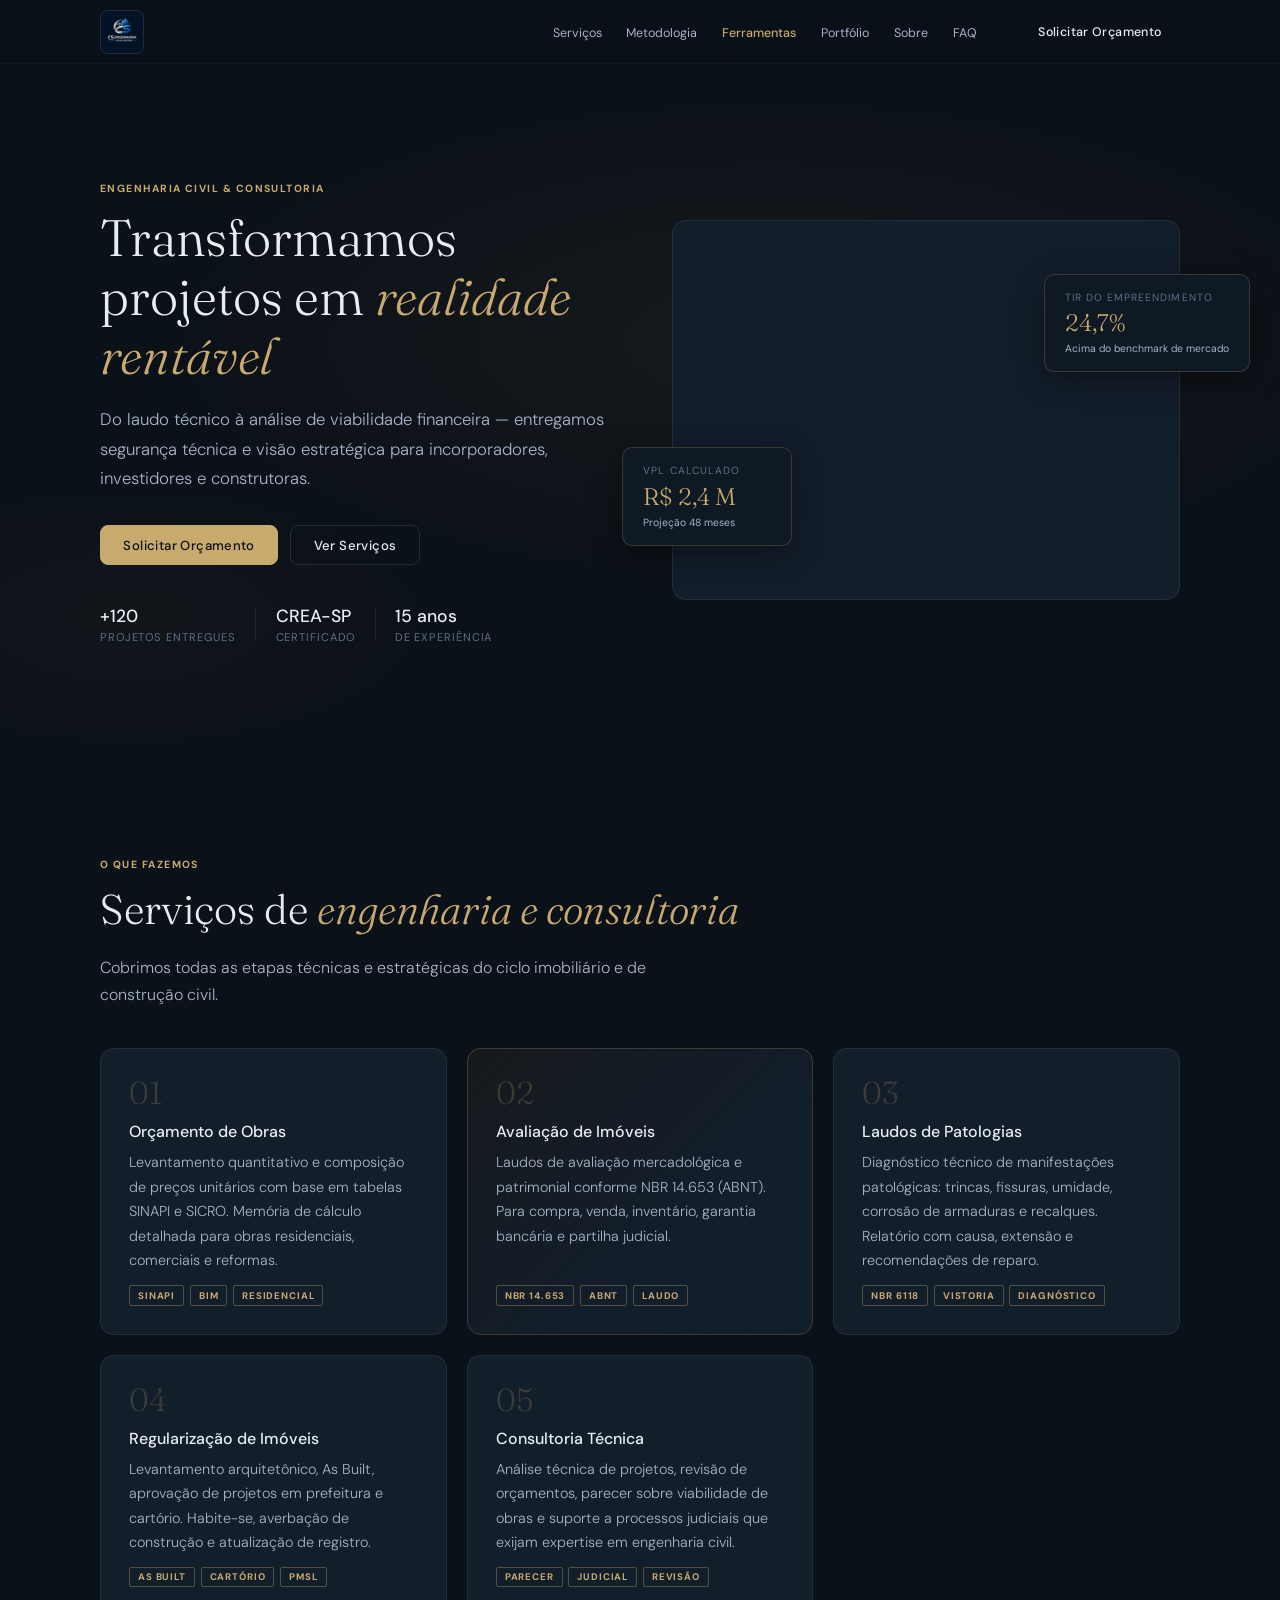
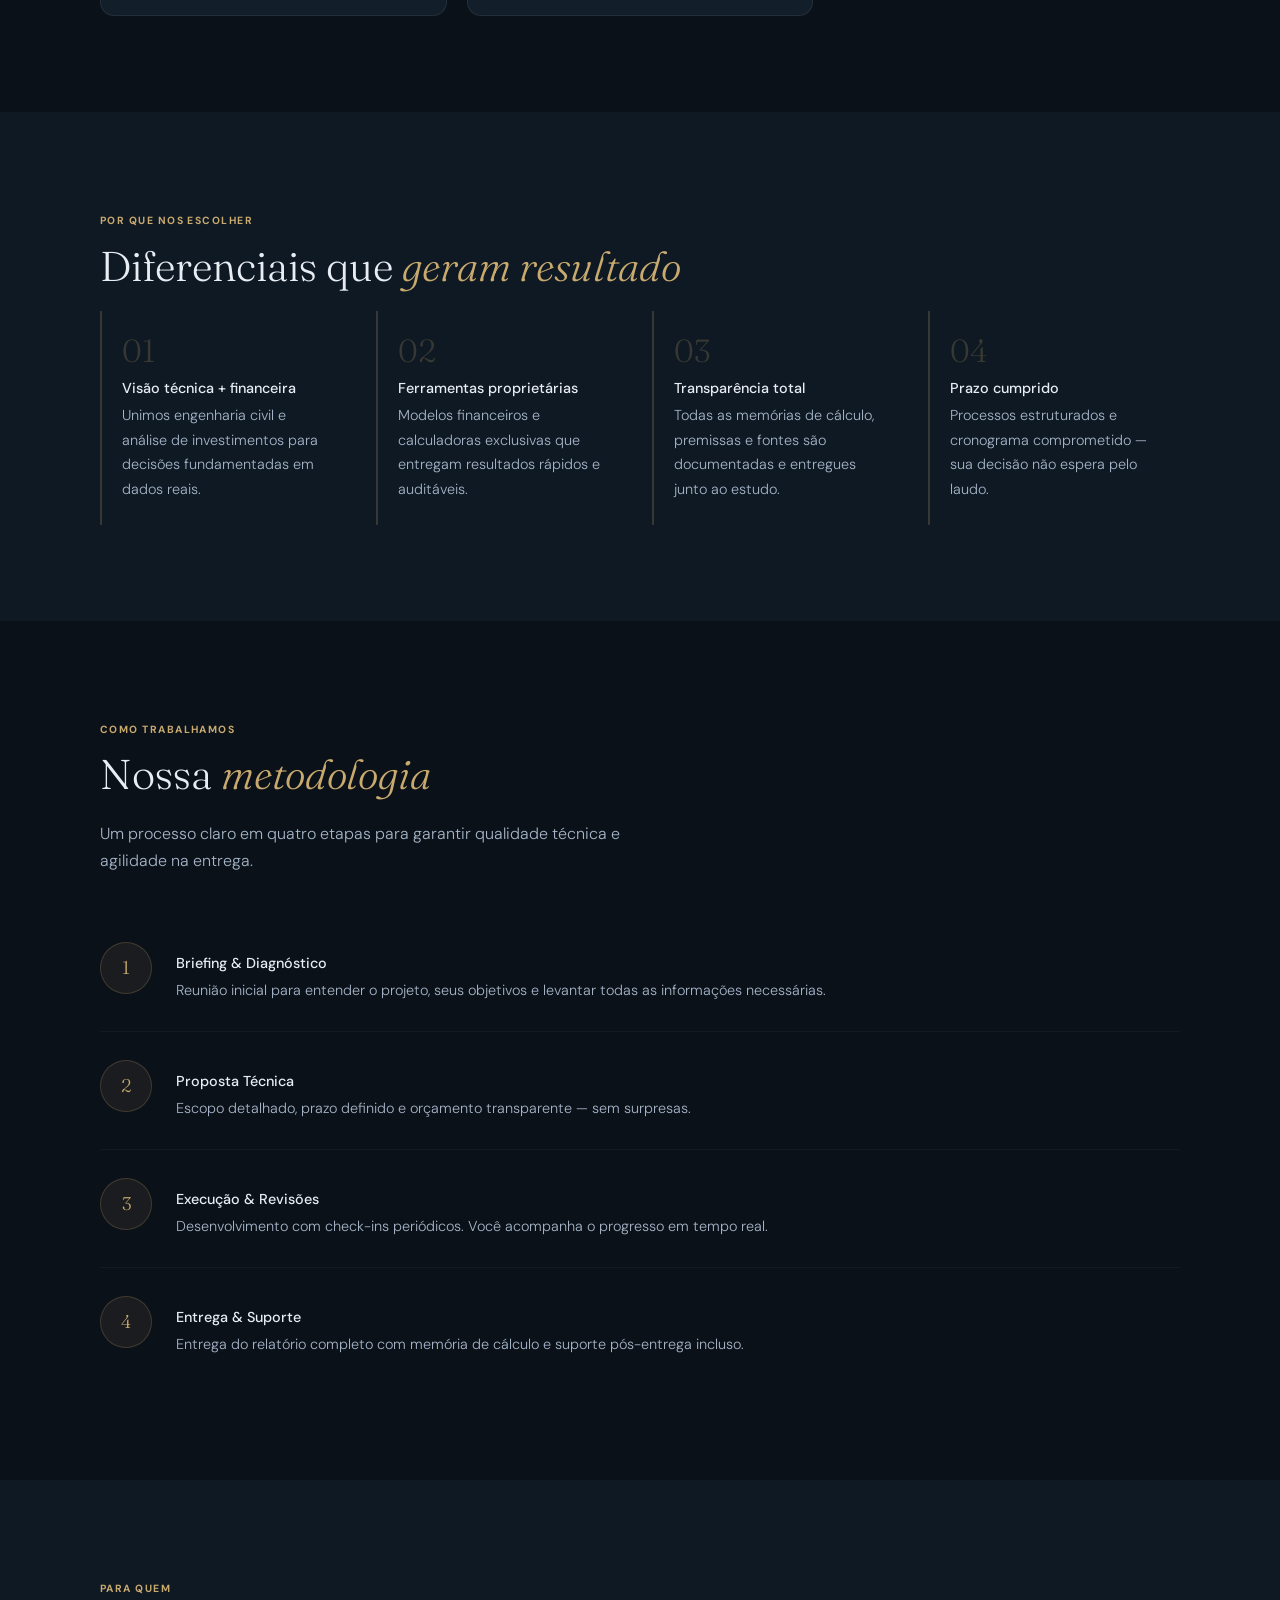
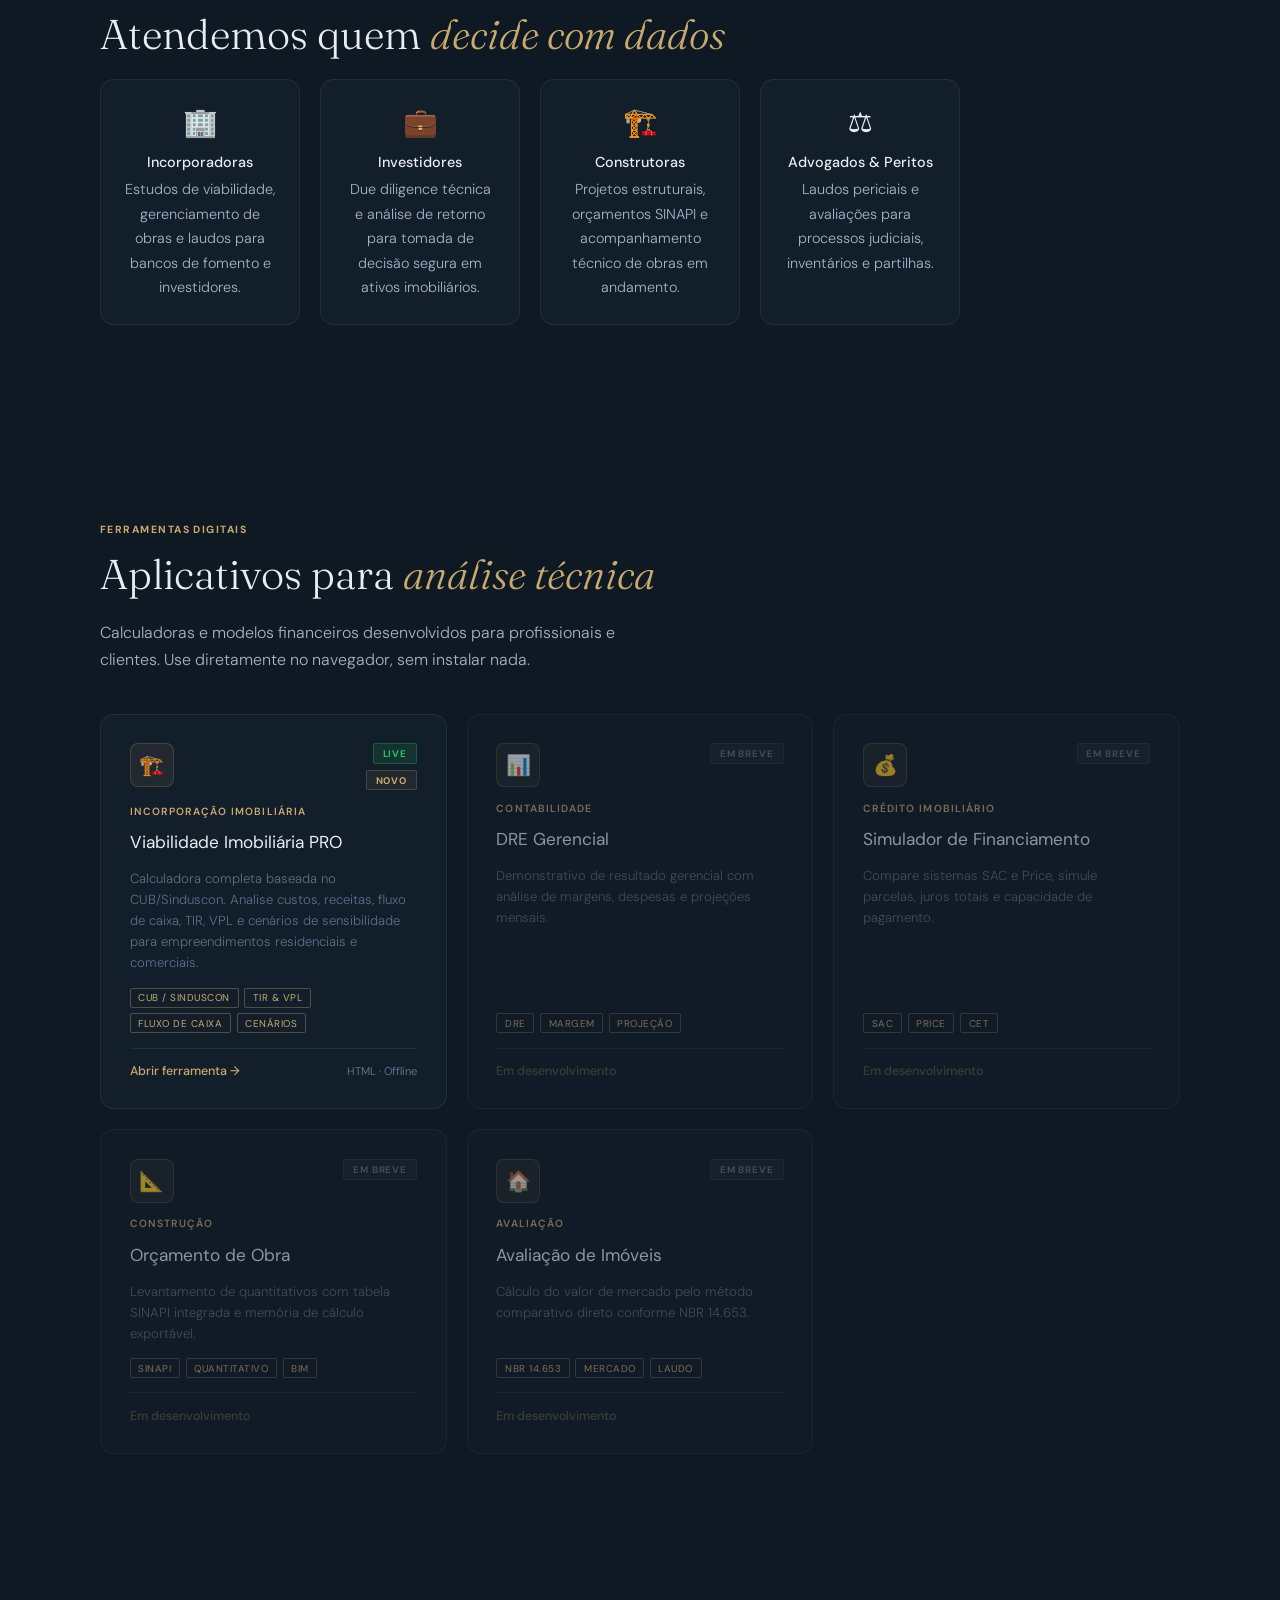
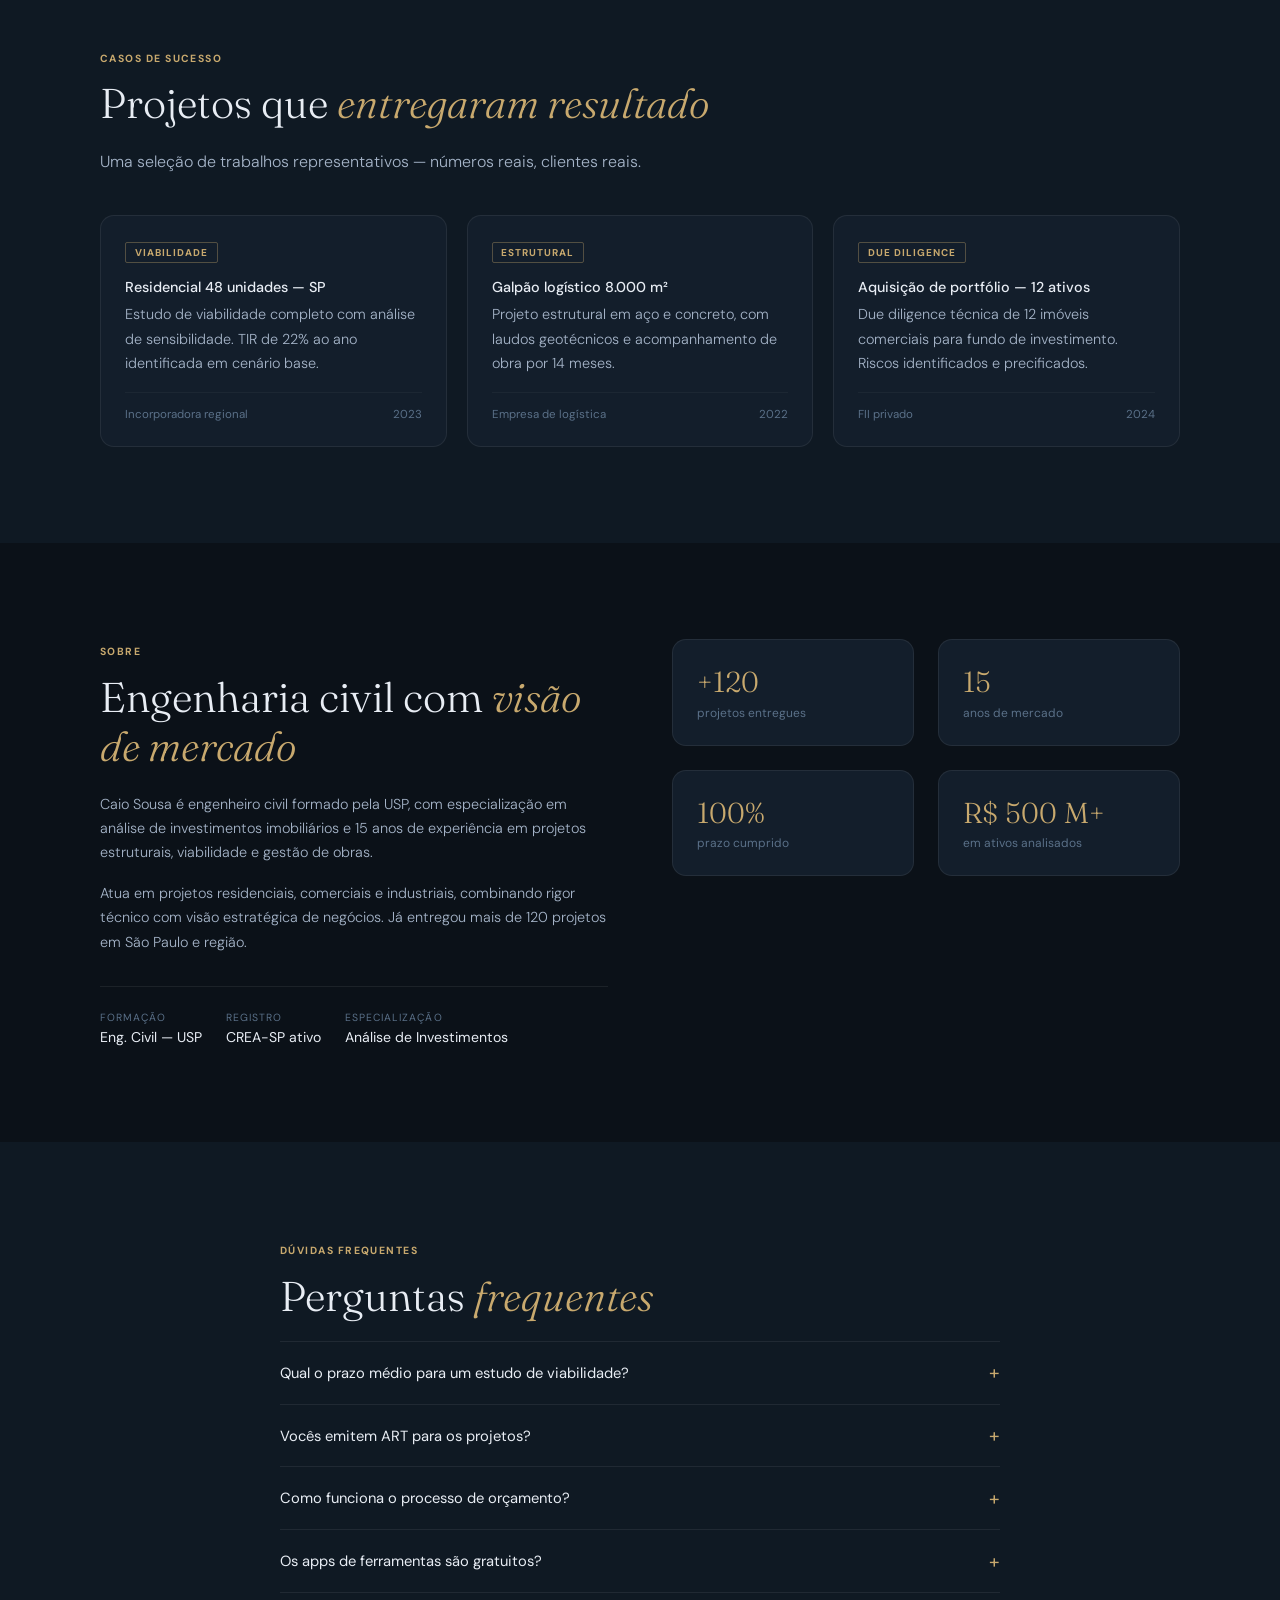
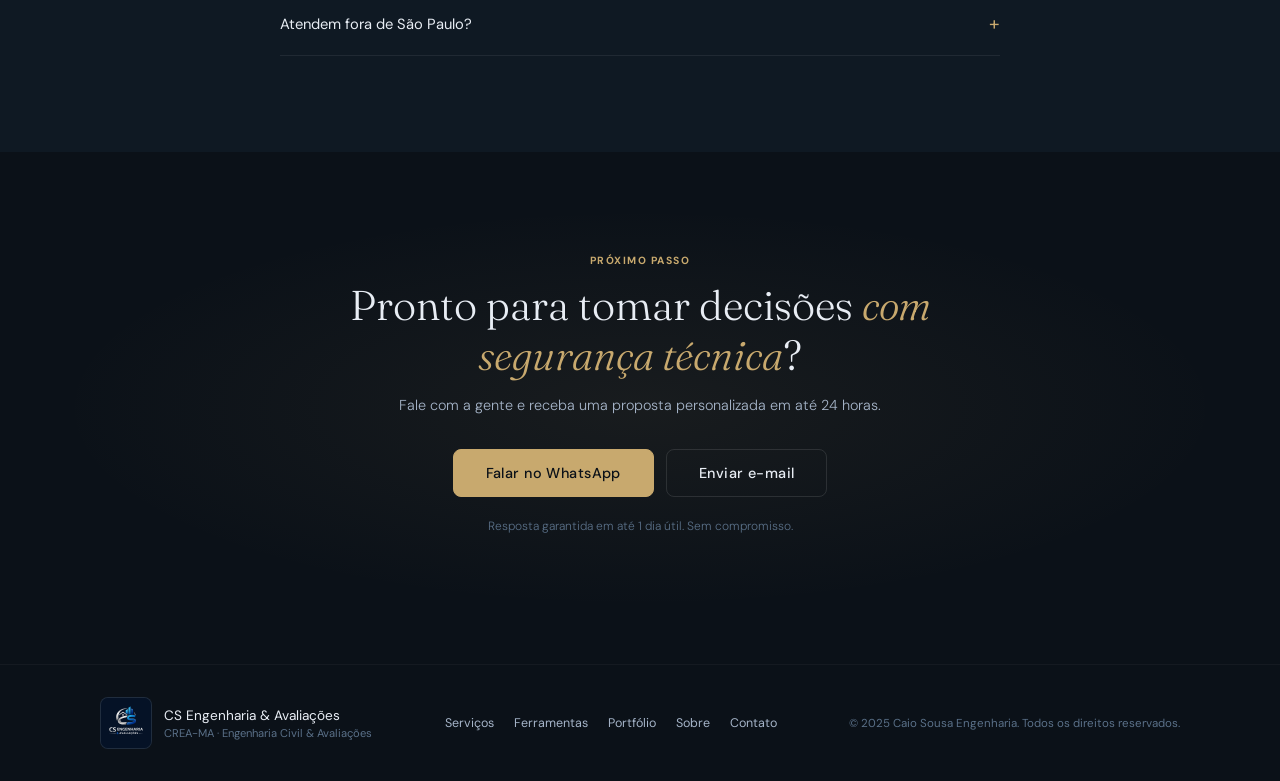
==== commit 3f70f660: "fix: wrap logo in logo-box container for proper sizing in nav and footer" ====
--- a/index.html
+++ b/index.html
@@ -14,7 +14,9 @@
 <nav class="nav" id="nav">
   <div class="nav-inner wrap">
     <a class="nav-brand" href="#hero">
-      <img class="nav-logo-img" src="assets/logo.png" alt="CS Engenharia & Avaliações">
+      <div class="logo-box logo-box--nav">
+        <img src="assets/logo.png" alt="CS Engenharia & Avaliações">
+      </div>
     </a>
     <ul class="nav-links" id="nav-links">
       <li><a href="#servicos">Serviços</a></li>
@@ -459,7 +461,9 @@
 <footer class="footer">
   <div class="wrap footer-inner">
     <div class="footer-brand">
-      <img class="footer-logo-img" src="assets/logo.png" alt="CS Engenharia & Avaliações">
+      <div class="logo-box logo-box--footer">
+        <img src="assets/logo.png" alt="CS Engenharia & Avaliações">
+      </div>
       <div>
         <div class="footer-name">CS Engenharia & Avaliações</div>
         <div class="footer-tagline">CREA-MA · Engenharia Civil & Avaliações</div>
--- a/css/main.css
+++ b/css/main.css
@@ -166,12 +166,30 @@
   flex-shrink: 0;
   text-decoration: none;
 }
-.nav-logo-img {
-  height: 42px;
-  width: auto;
+/* Logo box — container compartilhado */
+.logo-box {
+  flex-shrink: 0;
+  border-radius: var(--r);
+  overflow: hidden;
+  display: flex;
+  align-items: center;
+  justify-content: center;
+  background: #0d1b2e;
+  border: 1px solid rgba(255,255,255,.08);
+}
+.logo-box img {
+  width: 100%;
+  height: 100%;
+  object-fit: contain;
   display: block;
-  flex-shrink: 0;
-  filter: drop-shadow(0 2px 6px rgba(0,0,0,.4));
+}
+.logo-box--nav {
+  width: 44px;
+  height: 44px;
+}
+.logo-box--footer {
+  width: 52px;
+  height: 52px;
 }
 .nav-name {
   font-size: .82rem;
@@ -684,13 +702,6 @@
   display: flex;
   align-items: center;
   gap: .75rem;
-}
-.footer-logo-img {
-  height: 48px;
-  width: auto;
-  display: block;
-  flex-shrink: 0;
-  filter: drop-shadow(0 2px 6px rgba(0,0,0,.5));
 }
 .footer-name { font-size: .85rem; font-weight: 400; }
 .footer-tagline { font-size: .7rem; color: var(--txt-mut); margin-top: .15rem; }
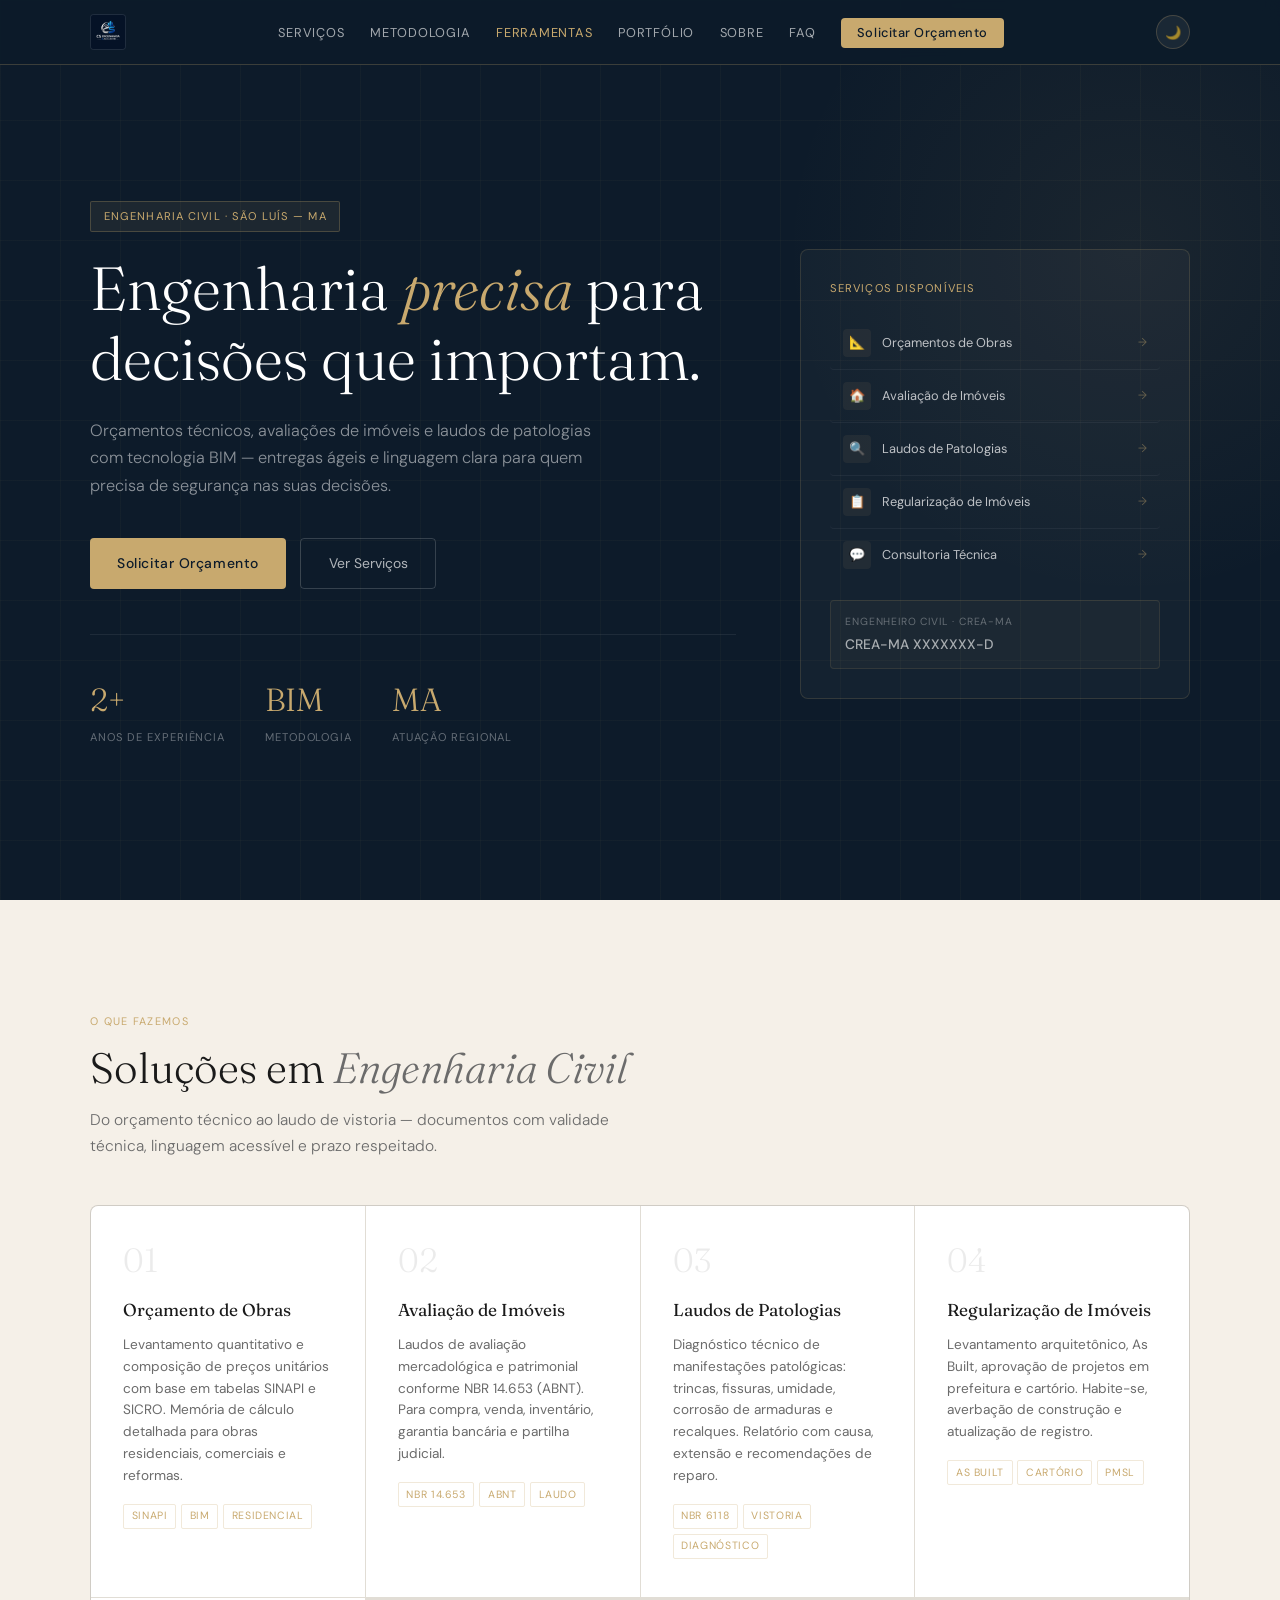
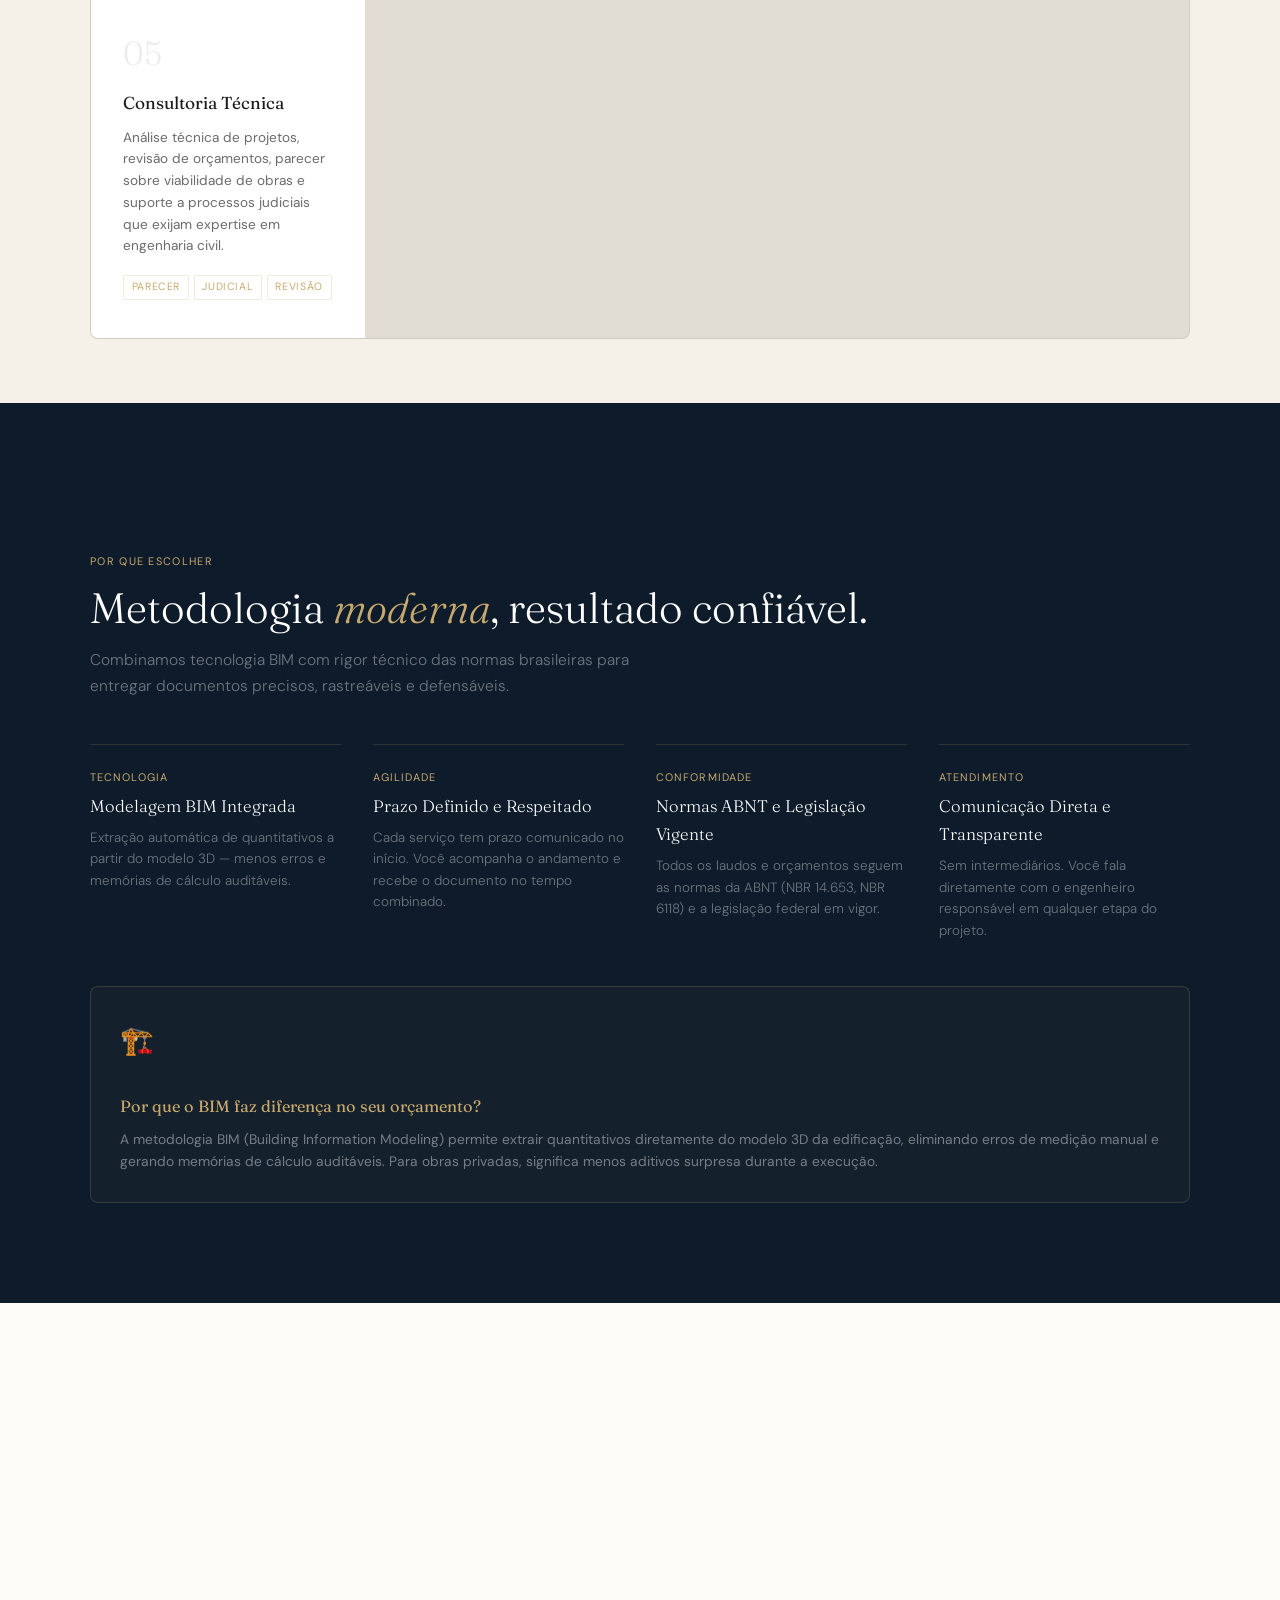
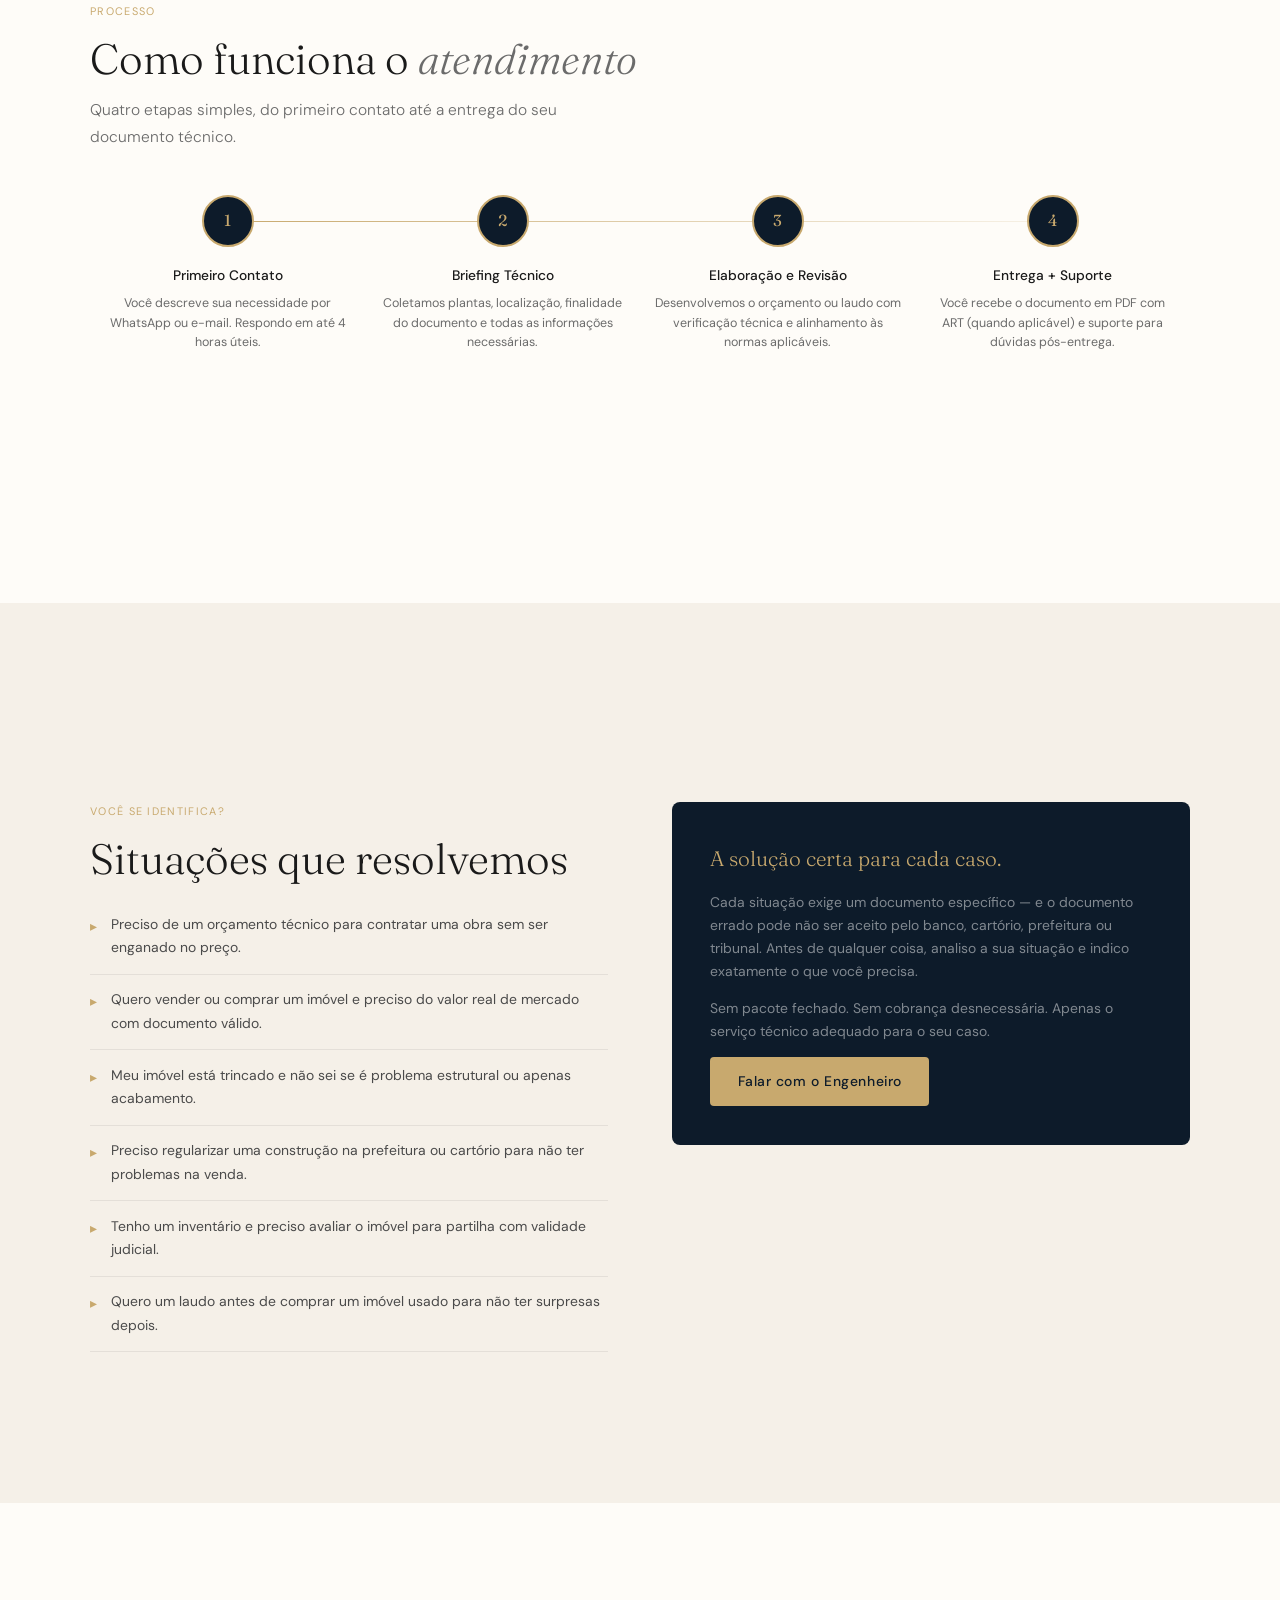
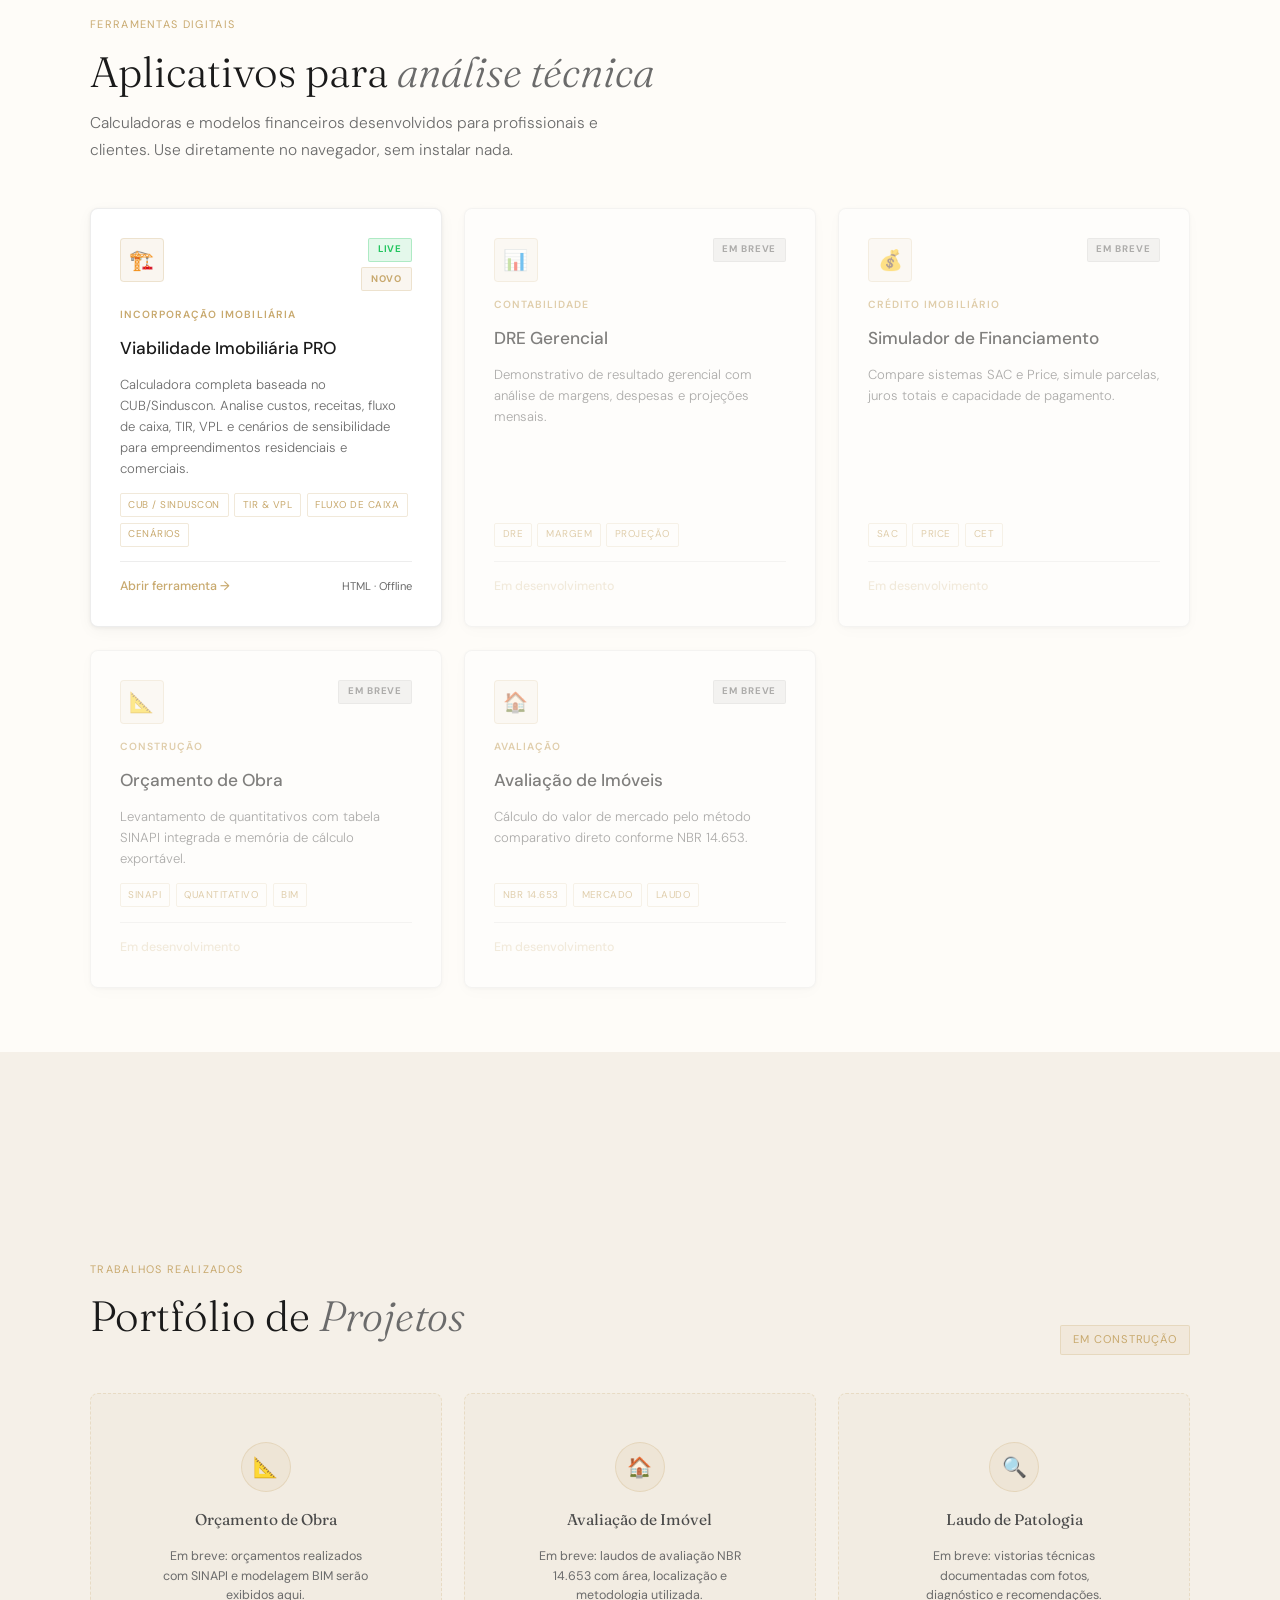
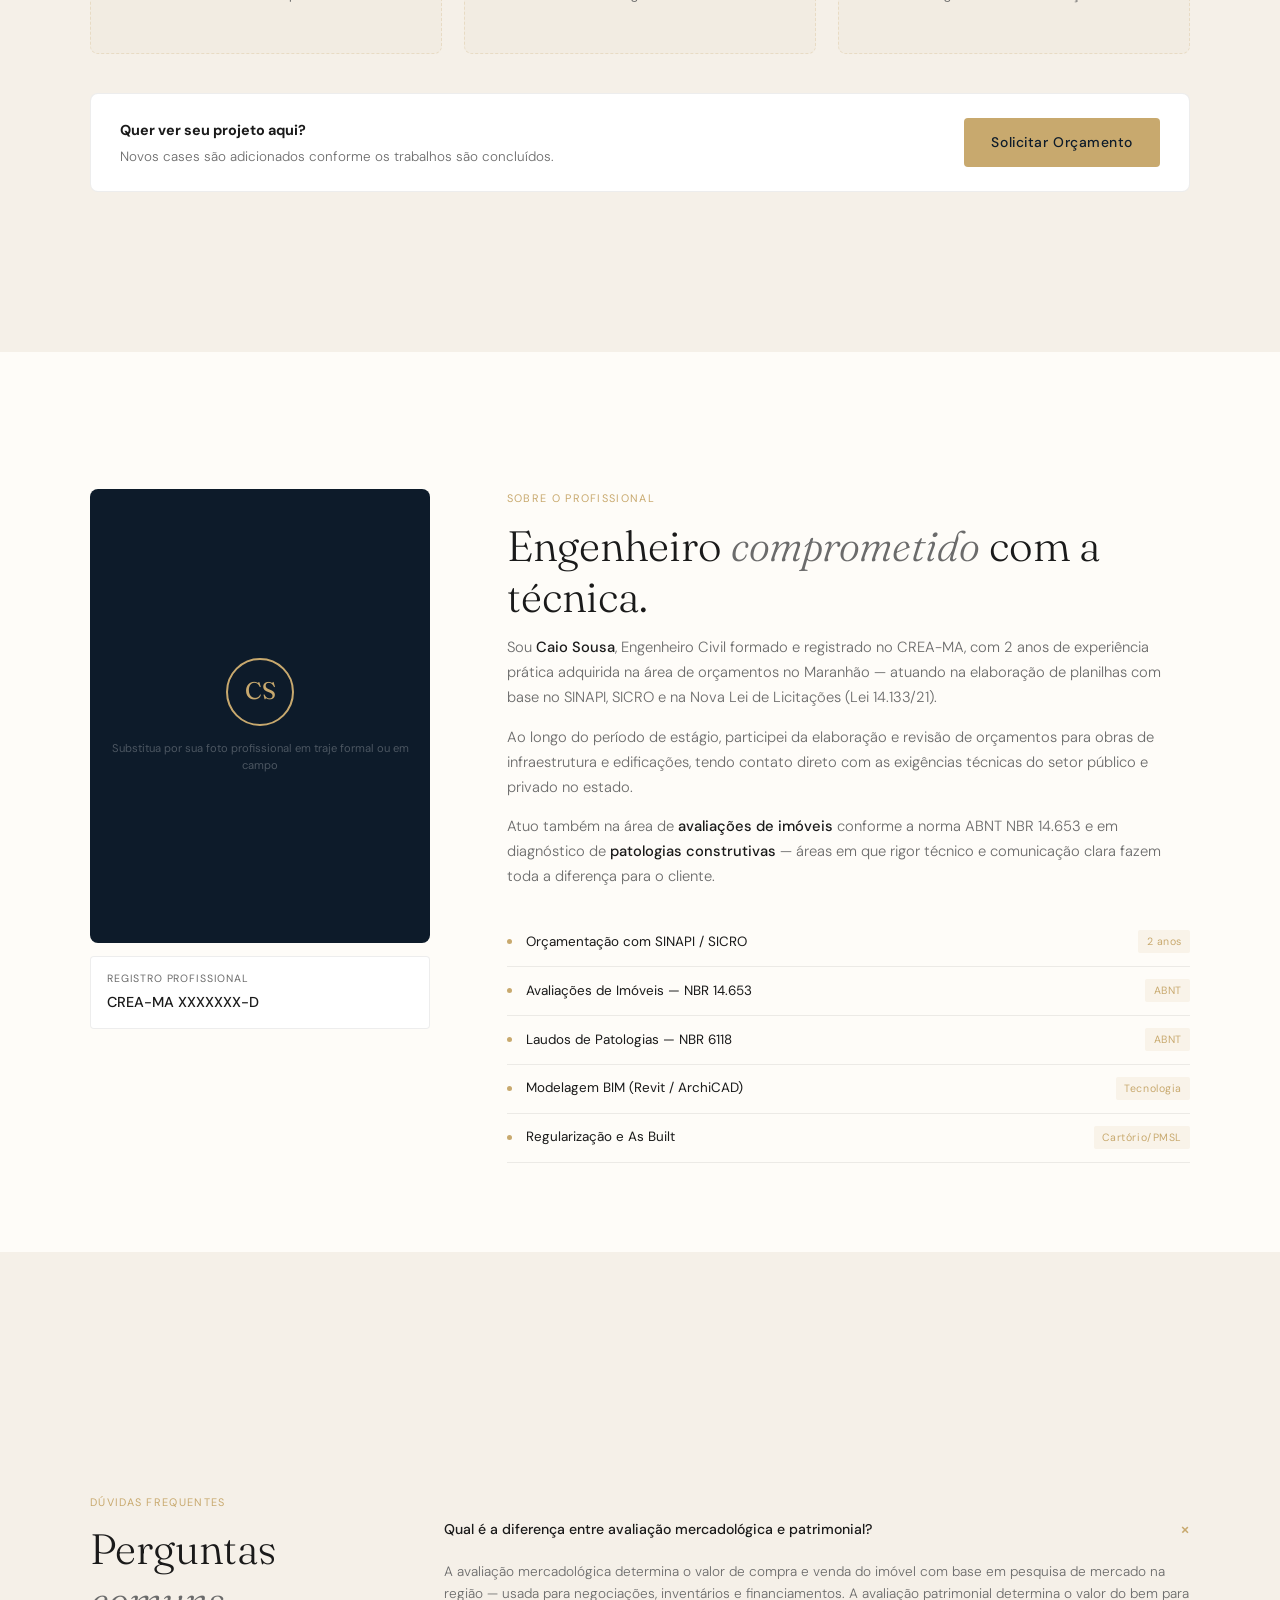
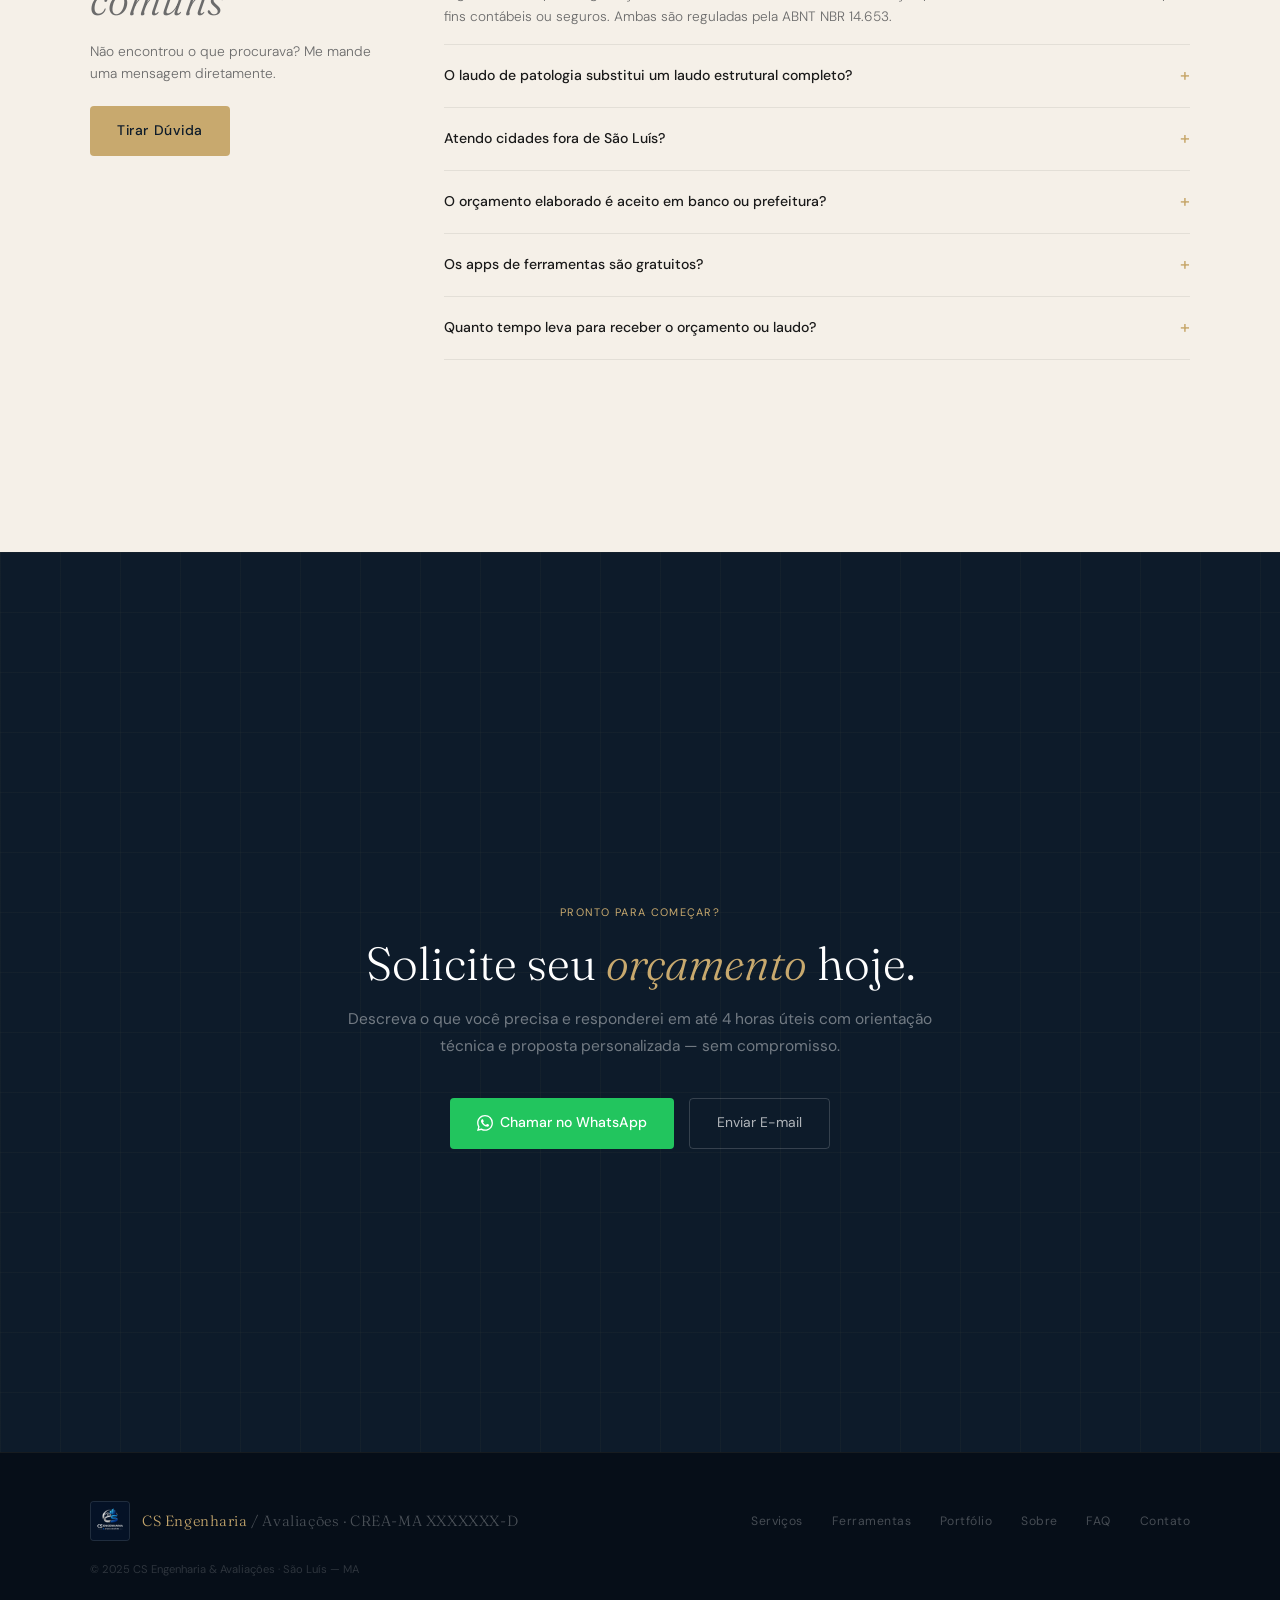
==== commit a46bcfa0: "feat: full-screen sections per nav link + new professional design with light/dark theme" ====
--- a/index.html
+++ b/index.html
@@ -1,261 +1,180 @@
 <!DOCTYPE html>
-<html lang="pt-BR">
+<html lang="pt-BR" data-theme="auto">
 <head>
-  <meta charset="UTF-8">
-  <meta name="viewport" content="width=device-width, initial-scale=1.0">
-  <title>Caio Sousa Engenharia — Engenharia & Avaliações</title>
-  <meta name="description" content="Engenharia civil, consultoria imobiliária e análise de viabilidade. Soluções técnicas e estratégicas para incorporadores, investidores e construtoras.">
-  <link href="https://fonts.googleapis.com/css2?family=Fraunces:ital,wght@0,300;0,400;0,600;1,300&family=DM+Sans:wght@300;400;500&display=swap" rel="stylesheet">
-  <link rel="stylesheet" href="css/main.css">
+<meta charset="UTF-8">
+<meta name="viewport" content="width=device-width, initial-scale=1.0">
+<title>CS Engenharia & Avaliações | São Luís - MA</title>
+<meta name="description" content="Engenharia civil especializada em orçamentos, avaliações de imóveis e laudos de patologias em São Luís - MA. Tecnologia BIM e atendimento ágil.">
+<link rel="preconnect" href="https://fonts.googleapis.com">
+<link href="https://fonts.googleapis.com/css2?family=Fraunces:ital,wght@0,300;0,400;0,600;1,300&family=DM+Sans:wght@300;400;500&display=swap" rel="stylesheet">
+<link rel="stylesheet" href="css/main.css">
 </head>
 <body>
 
 <!-- NAV -->
-<nav class="nav" id="nav">
-  <div class="nav-inner wrap">
-    <a class="nav-brand" href="#hero">
-      <div class="logo-box logo-box--nav">
+<nav id="nav">
+  <div class="nav-inner">
+    <a href="#hero">
+      <div class="logo-box">
         <img src="assets/logo.png" alt="CS Engenharia & Avaliações">
       </div>
     </a>
-    <ul class="nav-links" id="nav-links">
+    <ul class="nav-links" id="navLinks">
       <li><a href="#servicos">Serviços</a></li>
-      <li><a href="#processo">Metodologia</a></li>
-      <li><a href="#ferramentas" class="nav-highlight">Ferramentas</a></li>
+      <li><a href="#diferenciais">Metodologia</a></li>
+      <li><a href="#ferramentas" class="nav-hl">Ferramentas</a></li>
       <li><a href="#portfolio">Portfólio</a></li>
       <li><a href="#sobre">Sobre</a></li>
       <li><a href="#faq">FAQ</a></li>
+      <li><a href="#cta" class="nav-cta">Solicitar Orçamento</a></li>
     </ul>
-    <a class="btn btn-nav" href="#cta">Solicitar Orçamento</a>
-    <button class="nav-hamburger" id="nav-hamburger" aria-label="Abrir menu" aria-expanded="false" aria-controls="nav-links">
-      <span></span><span></span><span></span>
-    </button>
+    <button class="theme-btn" id="themeBtn" title="Alternar tema">🌙</button>
+    <button class="ham" id="ham" aria-label="Menu">☰</button>
   </div>
 </nav>
 
 <!-- HERO -->
-<section id="hero" class="hero">
-  <div class="wrap hero-wrap">
-    <div class="hero-content">
-      <span class="stag">Engenharia Civil & Consultoria</span>
-      <h1>Transformamos projetos em <em>realidade rentável</em></h1>
-      <p class="hero-lead">Do laudo técnico à análise de viabilidade financeira — entregamos segurança técnica e visão estratégica para incorporadores, investidores e construtoras.</p>
-      <div class="hero-ctas">
-        <a class="btn btn-gold" href="#cta">Solicitar Orçamento</a>
-        <a class="btn btn-ghost" href="#servicos">Ver Serviços</a>
-      </div>
-      <div class="hero-kpis">
-        <div class="kpi">
-          <strong>+120</strong>
-          <span>projetos entregues</span>
-        </div>
-        <div class="kpi-sep"></div>
-        <div class="kpi">
-          <strong>CREA-SP</strong>
-          <span>certificado</span>
-        </div>
-        <div class="kpi-sep"></div>
-        <div class="kpi">
-          <strong>15 anos</strong>
-          <span>de experiência</span>
-        </div>
-      </div>
-    </div>
-    <div class="hero-visual reveal">
-      <div class="hero-card-float hc1">
-        <span class="hc-label">TIR do empreendimento</span>
-        <span class="hc-value">24,7%</span>
-        <span class="hc-sub">Acima do benchmark de mercado</span>
-      </div>
-      <div class="hero-card-float hc2">
-        <span class="hc-label">VPL calculado</span>
-        <span class="hc-value">R$ 2,4 M</span>
-        <span class="hc-sub">Projeção 48 meses</span>
-      </div>
+<section id="hero">
+  <div class="hero-bg"><div class="grid-ov"></div></div>
+  <div class="hero-in">
+    <div>
+      <div class="h-badge">Engenharia Civil · São Luís — MA</div>
+      <h1>Engenharia <em>precisa</em> para decisões que importam.</h1>
+      <p class="h-sub">Orçamentos técnicos, avaliações de imóveis e laudos de patologias com tecnologia BIM — entregas ágeis e linguagem clara para quem precisa de segurança nas suas decisões.</p>
+      <div class="h-acts">
+        <a href="#cta" class="btn-pri">Solicitar Orçamento</a>
+        <a href="#servicos" class="btn-gh">Ver Serviços</a>
+      </div>
+      <div class="h-stats">
+        <div><div class="s-num">2+</div><div class="s-lbl">Anos de experiência</div></div>
+        <div><div class="s-num">BIM</div><div class="s-lbl">Metodologia</div></div>
+        <div><div class="s-num">MA</div><div class="s-lbl">Atuação regional</div></div>
+      </div>
+    </div>
+    <div class="h-card">
+      <div class="h-card-t">Serviços Disponíveis</div>
+      <a href="#cta" class="svc-pill"><div class="sp-ic">📐</div><span class="sp-nm">Orçamentos de Obras</span><span class="sp-ar">→</span></a>
+      <a href="#cta" class="svc-pill"><div class="sp-ic">🏠</div><span class="sp-nm">Avaliação de Imóveis</span><span class="sp-ar">→</span></a>
+      <a href="#cta" class="svc-pill"><div class="sp-ic">🔍</div><span class="sp-nm">Laudos de Patologias</span><span class="sp-ar">→</span></a>
+      <a href="#cta" class="svc-pill"><div class="sp-ic">📋</div><span class="sp-nm">Regularização de Imóveis</span><span class="sp-ar">→</span></a>
+      <a href="#cta" class="svc-pill"><div class="sp-ic">💬</div><span class="sp-nm">Consultoria Técnica</span><span class="sp-ar">→</span></a>
+      <div class="crea-b"><div class="crea-l">Engenheiro Civil · CREA-MA</div><div class="crea-n">CREA-MA XXXXXXX-D</div></div>
     </div>
   </div>
 </section>
 
 <!-- SERVIÇOS -->
-<section id="servicos" class="section-pad">
+<section id="servicos">
   <div class="wrap">
     <span class="stag">O que fazemos</span>
-    <h2>Serviços de <em>engenharia e consultoria</em></h2>
-    <p class="s-intro">Cobrimos todas as etapas técnicas e estratégicas do ciclo imobiliário e de construção civil.</p>
-    <div class="srv-grid reveal">
-
-      <div class="srv-card">
-        <div class="srv-num">01</div>
-        <h3>Orçamento de Obras</h3>
-        <p>Levantamento quantitativo e composição de preços unitários com base em tabelas SINAPI e SICRO. Memória de cálculo detalhada para obras residenciais, comerciais e reformas.</p>
-        <div class="srv-tags">
-          <span>SINAPI</span><span>BIM</span><span>RESIDENCIAL</span>
-        </div>
-      </div>
-
-      <div class="srv-card srv-card--gold">
-        <div class="srv-num">02</div>
-        <h3>Avaliação de Imóveis</h3>
-        <p>Laudos de avaliação mercadológica e patrimonial conforme NBR 14.653 (ABNT). Para compra, venda, inventário, garantia bancária e partilha judicial.</p>
-        <div class="srv-tags">
-          <span>NBR 14.653</span><span>ABNT</span><span>LAUDO</span>
-        </div>
-      </div>
-
-      <div class="srv-card">
-        <div class="srv-num">03</div>
-        <h3>Laudos de Patologias</h3>
-        <p>Diagnóstico técnico de manifestações patológicas: trincas, fissuras, umidade, corrosão de armaduras e recalques. Relatório com causa, extensão e recomendações de reparo.</p>
-        <div class="srv-tags">
-          <span>NBR 6118</span><span>VISTORIA</span><span>DIAGNÓSTICO</span>
-        </div>
-      </div>
-
-      <div class="srv-card">
-        <div class="srv-num">04</div>
-        <h3>Regularização de Imóveis</h3>
-        <p>Levantamento arquitetônico, As Built, aprovação de projetos em prefeitura e cartório. Habite-se, averbação de construção e atualização de registro.</p>
-        <div class="srv-tags">
-          <span>AS BUILT</span><span>CARTÓRIO</span><span>PMSL</span>
-        </div>
-      </div>
-
-      <div class="srv-card">
-        <div class="srv-num">05</div>
-        <h3>Consultoria Técnica</h3>
-        <p>Análise técnica de projetos, revisão de orçamentos, parecer sobre viabilidade de obras e suporte a processos judiciais que exijam expertise em engenharia civil.</p>
-        <div class="srv-tags">
-          <span>PARECER</span><span>JUDICIAL</span><span>REVISÃO</span>
-        </div>
-      </div>
-
-    </div>
-  </div>
-</section>
-
-<!-- DIFERENCIAIS -->
-<section id="diferenciais" class="section-pad section-alt">
-  <div class="wrap">
-    <span class="stag">Por que nos escolher</span>
-    <h2>Diferenciais que <em>geram resultado</em></h2>
-    <div class="dif-grid reveal">
-
-      <div class="dif-item">
-        <div class="dif-num">01</div>
-        <h4>Visão técnica + financeira</h4>
-        <p>Unimos engenharia civil e análise de investimentos para decisões fundamentadas em dados reais.</p>
-      </div>
-
-      <div class="dif-item">
-        <div class="dif-num">02</div>
-        <h4>Ferramentas proprietárias</h4>
-        <p>Modelos financeiros e calculadoras exclusivas que entregam resultados rápidos e auditáveis.</p>
-      </div>
-
-      <div class="dif-item">
-        <div class="dif-num">03</div>
-        <h4>Transparência total</h4>
-        <p>Todas as memórias de cálculo, premissas e fontes são documentadas e entregues junto ao estudo.</p>
-      </div>
-
-      <div class="dif-item">
-        <div class="dif-num">04</div>
-        <h4>Prazo cumprido</h4>
-        <p>Processos estruturados e cronograma comprometido — sua decisão não espera pelo laudo.</p>
-      </div>
-
+    <h2>Soluções em <em>Engenharia Civil</em></h2>
+    <p class="s-intro">Do orçamento técnico ao laudo de vistoria — documentos com validade técnica, linguagem acessível e prazo respeitado.</p>
+    <div class="svc-grid reveal">
+      <div class="svc-card" onclick="location.href='#cta'" tabindex="0" role="button" aria-label="Solicitar orçamento de obras">
+        <div class="sc-n">01</div>
+        <div class="sc-t">Orçamento de Obras</div>
+        <p class="sc-d">Levantamento quantitativo e composição de preços unitários com base em tabelas SINAPI e SICRO. Memória de cálculo detalhada para obras residenciais, comerciais e reformas.</p>
+        <div class="sc-tags"><span>SINAPI</span><span>BIM</span><span>Residencial</span></div>
+      </div>
+      <div class="svc-card" onclick="location.href='#cta'" tabindex="0" role="button" aria-label="Solicitar avaliação de imóveis">
+        <div class="sc-n">02</div>
+        <div class="sc-t">Avaliação de Imóveis</div>
+        <p class="sc-d">Laudos de avaliação mercadológica e patrimonial conforme NBR 14.653 (ABNT). Para compra, venda, inventário, garantia bancária e partilha judicial.</p>
+        <div class="sc-tags"><span>NBR 14.653</span><span>ABNT</span><span>Laudo</span></div>
+      </div>
+      <div class="svc-card" onclick="location.href='#cta'" tabindex="0" role="button" aria-label="Solicitar laudo de patologias">
+        <div class="sc-n">03</div>
+        <div class="sc-t">Laudos de Patologias</div>
+        <p class="sc-d">Diagnóstico técnico de manifestações patológicas: trincas, fissuras, umidade, corrosão de armaduras e recalques. Relatório com causa, extensão e recomendações de reparo.</p>
+        <div class="sc-tags"><span>NBR 6118</span><span>Vistoria</span><span>Diagnóstico</span></div>
+      </div>
+      <div class="svc-card" onclick="location.href='#cta'" tabindex="0" role="button" aria-label="Solicitar regularização">
+        <div class="sc-n">04</div>
+        <div class="sc-t">Regularização de Imóveis</div>
+        <p class="sc-d">Levantamento arquitetônico, As Built, aprovação de projetos em prefeitura e cartório. Habite-se, averbação de construção e atualização de registro.</p>
+        <div class="sc-tags"><span>As Built</span><span>Cartório</span><span>PMSL</span></div>
+      </div>
+      <div class="svc-card" onclick="location.href='#cta'" tabindex="0" role="button" aria-label="Solicitar consultoria técnica">
+        <div class="sc-n">05</div>
+        <div class="sc-t">Consultoria Técnica</div>
+        <p class="sc-d">Análise técnica de projetos, revisão de orçamentos, parecer sobre viabilidade de obras e suporte a processos judiciais que exijam expertise em engenharia civil.</p>
+        <div class="sc-tags"><span>Parecer</span><span>Judicial</span><span>Revisão</span></div>
+      </div>
+    </div>
+  </div>
+</section>
+
+<!-- DIFERENCIAIS / METODOLOGIA -->
+<section id="diferenciais">
+  <div class="wrap">
+    <span class="stag">Por que escolher</span>
+    <h2>Metodologia <em>moderna</em>, resultado confiável.</h2>
+    <p class="s-intro">Combinamos tecnologia BIM com rigor técnico das normas brasileiras para entregar documentos precisos, rastreáveis e defensáveis.</p>
+    <div class="diff-grid reveal">
+      <div class="diff-it"><div class="d-lbl">Tecnologia</div><div class="d-ttl">Modelagem BIM Integrada</div><p class="d-dsc">Extração automática de quantitativos a partir do modelo 3D — menos erros e memórias de cálculo auditáveis.</p></div>
+      <div class="diff-it"><div class="d-lbl">Agilidade</div><div class="d-ttl">Prazo Definido e Respeitado</div><p class="d-dsc">Cada serviço tem prazo comunicado no início. Você acompanha o andamento e recebe o documento no tempo combinado.</p></div>
+      <div class="diff-it"><div class="d-lbl">Conformidade</div><div class="d-ttl">Normas ABNT e Legislação Vigente</div><p class="d-dsc">Todos os laudos e orçamentos seguem as normas da ABNT (NBR 14.653, NBR 6118) e a legislação federal em vigor.</p></div>
+      <div class="diff-it"><div class="d-lbl">Atendimento</div><div class="d-ttl">Comunicação Direta e Transparente</div><p class="d-dsc">Sem intermediários. Você fala diretamente com o engenheiro responsável em qualquer etapa do projeto.</p></div>
+    </div>
+    <div class="bim-hl reveal">
+      <div class="bim-ic">🏗️</div>
+      <div class="bim-tx">
+        <h3>Por que o BIM faz diferença no seu orçamento?</h3>
+        <p>A metodologia BIM (Building Information Modeling) permite extrair quantitativos diretamente do modelo 3D da edificação, eliminando erros de medição manual e gerando memórias de cálculo auditáveis. Para obras privadas, significa menos aditivos surpresa durante a execução.</p>
+      </div>
     </div>
   </div>
 </section>
 
 <!-- PROCESSO -->
-<section id="processo" class="section-pad">
-  <div class="wrap">
-    <span class="stag">Como trabalhamos</span>
-    <h2>Nossa <em>metodologia</em></h2>
-    <p class="s-intro">Um processo claro em quatro etapas para garantir qualidade técnica e agilidade na entrega.</p>
-    <div class="proc-list reveal">
-
-      <div class="proc-step">
-        <div class="proc-num">1</div>
-        <div class="proc-body">
-          <h4>Briefing & Diagnóstico</h4>
-          <p>Reunião inicial para entender o projeto, seus objetivos e levantar todas as informações necessárias.</p>
-        </div>
-      </div>
-
-      <div class="proc-step">
-        <div class="proc-num">2</div>
-        <div class="proc-body">
-          <h4>Proposta Técnica</h4>
-          <p>Escopo detalhado, prazo definido e orçamento transparente — sem surpresas.</p>
-        </div>
-      </div>
-
-      <div class="proc-step">
-        <div class="proc-num">3</div>
-        <div class="proc-body">
-          <h4>Execução & Revisões</h4>
-          <p>Desenvolvimento com check-ins periódicos. Você acompanha o progresso em tempo real.</p>
-        </div>
-      </div>
-
-      <div class="proc-step">
-        <div class="proc-num">4</div>
-        <div class="proc-body">
-          <h4>Entrega & Suporte</h4>
-          <p>Entrega do relatório completo com memória de cálculo e suporte pós-entrega incluso.</p>
-        </div>
-      </div>
-
+<section id="processo">
+  <div class="wrap">
+    <span class="stag">Processo</span>
+    <h2>Como funciona o <em>atendimento</em></h2>
+    <p class="s-intro">Quatro etapas simples, do primeiro contato até a entrega do seu documento técnico.</p>
+    <div class="proc-steps reveal">
+      <div class="step"><div class="st-num">1</div><div class="st-t">Primeiro Contato</div><p class="st-d">Você descreve sua necessidade por WhatsApp ou e-mail. Respondo em até 4 horas úteis.</p></div>
+      <div class="step"><div class="st-num">2</div><div class="st-t">Briefing Técnico</div><p class="st-d">Coletamos plantas, localização, finalidade do documento e todas as informações necessárias.</p></div>
+      <div class="step"><div class="st-num">3</div><div class="st-t">Elaboração e Revisão</div><p class="st-d">Desenvolvemos o orçamento ou laudo com verificação técnica e alinhamento às normas aplicáveis.</p></div>
+      <div class="step"><div class="st-num">4</div><div class="st-t">Entrega + Suporte</div><p class="st-d">Você recebe o documento em PDF com ART (quando aplicável) e suporte para dúvidas pós-entrega.</p></div>
     </div>
   </div>
 </section>
 
 <!-- PÚBLICO -->
-<section id="publico" class="section-pad section-alt">
-  <div class="wrap">
-    <span class="stag">Para quem</span>
-    <h2>Atendemos quem <em>decide com dados</em></h2>
-    <div class="pub-grid reveal">
-
-      <div class="pub-card">
-        <div class="pub-icon">🏢</div>
-        <h4>Incorporadoras</h4>
-        <p>Estudos de viabilidade, gerenciamento de obras e laudos para bancos de fomento e investidores.</p>
-      </div>
-
-      <div class="pub-card">
-        <div class="pub-icon">💼</div>
-        <h4>Investidores</h4>
-        <p>Due diligence técnica e análise de retorno para tomada de decisão segura em ativos imobiliários.</p>
-      </div>
-
-      <div class="pub-card">
-        <div class="pub-icon">🏗️</div>
-        <h4>Construtoras</h4>
-        <p>Projetos estruturais, orçamentos SINAPI e acompanhamento técnico de obras em andamento.</p>
-      </div>
-
-      <div class="pub-card">
-        <div class="pub-icon">⚖️</div>
-        <h4>Advogados & Peritos</h4>
-        <p>Laudos periciais e avaliações para processos judiciais, inventários e partilhas.</p>
-      </div>
-
+<section id="publico">
+  <div class="wrap">
+    <div class="pub-grid">
+      <div class="reveal">
+        <span class="stag">Você se identifica?</span>
+        <h2>Situações que resolvemos</h2>
+        <ul class="dor-list">
+          <li><span class="dor-ic">▸</span><span>Preciso de um orçamento técnico para contratar uma obra sem ser enganado no preço.</span></li>
+          <li><span class="dor-ic">▸</span><span>Quero vender ou comprar um imóvel e preciso do valor real de mercado com documento válido.</span></li>
+          <li><span class="dor-ic">▸</span><span>Meu imóvel está trincado e não sei se é problema estrutural ou apenas acabamento.</span></li>
+          <li><span class="dor-ic">▸</span><span>Preciso regularizar uma construção na prefeitura ou cartório para não ter problemas na venda.</span></li>
+          <li><span class="dor-ic">▸</span><span>Tenho um inventário e preciso avaliar o imóvel para partilha com validade judicial.</span></li>
+          <li><span class="dor-ic">▸</span><span>Quero um laudo antes de comprar um imóvel usado para não ter surpresas depois.</span></li>
+        </ul>
+      </div>
+      <div class="sol-box reveal">
+        <h3>A solução certa para cada caso.</h3>
+        <p>Cada situação exige um documento específico — e o documento errado pode não ser aceito pelo banco, cartório, prefeitura ou tribunal. Antes de qualquer coisa, analiso a sua situação e indico exatamente o que você precisa.</p>
+        <p>Sem pacote fechado. Sem cobrança desnecessária. Apenas o serviço técnico adequado para o seu caso.</p>
+        <a href="#cta" class="btn-pri">Falar com o Engenheiro</a>
+      </div>
     </div>
   </div>
 </section>
 
 <!-- FERRAMENTAS -->
-<section id="ferramentas" class="section-pad">
+<section id="ferramentas">
   <div class="wrap">
     <span class="stag">Ferramentas digitais</span>
     <h2>Aplicativos para <em>análise técnica</em></h2>
     <p class="s-intro">Calculadoras e modelos financeiros desenvolvidos para profissionais e clientes. Use diretamente no navegador, sem instalar nada.</p>
     <div class="tools-grid reveal">
 
-      <!-- Card LIVE: Viabilidade Imobiliária PRO -->
       <a class="tool-card tool-live" href="apps/viabilidade-imobiliaria.html">
         <div class="tc-head">
           <div class="tc-icon">🏗️</div>
@@ -267,16 +186,13 @@
         <div class="tc-cat">Incorporação Imobiliária</div>
         <div class="tc-name">Viabilidade Imobiliária PRO</div>
         <p class="tc-desc">Calculadora completa baseada no CUB/Sinduscon. Analise custos, receitas, fluxo de caixa, TIR, VPL e cenários de sensibilidade para empreendimentos residenciais e comerciais.</p>
-        <div class="tc-tags">
-          <span>CUB / Sinduscon</span><span>TIR &amp; VPL</span><span>Fluxo de Caixa</span><span>Cenários</span>
-        </div>
+        <div class="tc-tags"><span>CUB / Sinduscon</span><span>TIR &amp; VPL</span><span>Fluxo de Caixa</span><span>Cenários</span></div>
         <div class="tc-footer">
           <span class="tc-cta">Abrir ferramenta →</span>
           <span class="tc-meta">HTML · Offline</span>
         </div>
       </a>
 
-      <!-- 4 cards "em breve" -->
       <div class="tool-card tool-soon">
         <div class="tc-head"><div class="tc-icon">📊</div><div class="tc-badges"><span class="tc-badge soon">Em breve</span></div></div>
         <div class="tc-cat">Contabilidade</div>
@@ -318,165 +234,130 @@
 </section>
 
 <!-- PORTFÓLIO -->
-<section id="portfolio" class="section-pad section-alt">
-  <div class="wrap">
-    <span class="stag">Casos de sucesso</span>
-    <h2>Projetos que <em>entregaram resultado</em></h2>
-    <p class="s-intro">Uma seleção de trabalhos representativos — números reais, clientes reais.</p>
-    <div class="port-grid reveal">
-
-      <div class="port-card">
-        <div class="port-tag">Viabilidade</div>
-        <h4>Residencial 48 unidades — SP</h4>
-        <p>Estudo de viabilidade completo com análise de sensibilidade. TIR de 22% ao ano identificada em cenário base.</p>
-        <div class="port-meta">
-          <span>Incorporadora regional</span>
-          <span>2023</span>
+<section id="portfolio">
+  <div class="wrap">
+    <div class="pf-hdr">
+      <div><span class="stag">Trabalhos realizados</span><h2>Portfólio de <em>Projetos</em></h2></div>
+      <div class="pf-badge">Em construção</div>
+    </div>
+    <div class="pf-grid reveal">
+      <div class="pf-empty"><div class="pf-ic">📐</div><div class="pf-et">Orçamento de Obra</div><p class="pf-ed">Em breve: orçamentos realizados com SINAPI e modelagem BIM serão exibidos aqui.</p></div>
+      <div class="pf-empty"><div class="pf-ic">🏠</div><div class="pf-et">Avaliação de Imóvel</div><p class="pf-ed">Em breve: laudos de avaliação NBR 14.653 com área, localização e metodologia utilizada.</p></div>
+      <div class="pf-empty"><div class="pf-ic">🔍</div><div class="pf-et">Laudo de Patologia</div><p class="pf-ed">Em breve: vistorias técnicas documentadas com fotos, diagnóstico e recomendações.</p></div>
+    </div>
+    <div class="pf-cta reveal">
+      <div class="pf-cta-txt">
+        <strong>Quer ver seu projeto aqui?</strong>
+        <p>Novos cases são adicionados conforme os trabalhos são concluídos.</p>
+      </div>
+      <a href="#cta" class="btn-pri">Solicitar Orçamento</a>
+    </div>
+  </div>
+</section>
+
+<!-- SOBRE -->
+<section id="sobre">
+  <div class="wrap">
+    <div class="sob-grid">
+      <div class="sob-foto reveal">
+        <div class="foto-ph">
+          <div class="f-ini">CS</div>
+          <div class="f-ins">Substitua por sua foto profissional em traje formal ou em campo</div>
         </div>
-      </div>
-
-      <div class="port-card">
-        <div class="port-tag">Estrutural</div>
-        <h4>Galpão logístico 8.000 m²</h4>
-        <p>Projeto estrutural em aço e concreto, com laudos geotécnicos e acompanhamento de obra por 14 meses.</p>
-        <div class="port-meta">
-          <span>Empresa de logística</span>
-          <span>2022</span>
+        <div class="crea-c"><div class="crea-cl">Registro Profissional</div><div class="crea-cn">CREA-MA XXXXXXX-D</div></div>
+      </div>
+      <div class="sob-c reveal">
+        <span class="stag">Sobre o profissional</span>
+        <h2>Engenheiro <em>comprometido</em> com a técnica.</h2>
+        <p>Sou <strong>Caio Sousa</strong>, Engenheiro Civil formado e registrado no CREA-MA, com 2 anos de experiência prática adquirida na área de orçamentos no Maranhão — atuando na elaboração de planilhas com base no SINAPI, SICRO e na Nova Lei de Licitações (Lei 14.133/21).</p>
+        <p>Ao longo do período de estágio, participei da elaboração e revisão de orçamentos para obras de infraestrutura e edificações, tendo contato direto com as exigências técnicas do setor público e privado no estado.</p>
+        <p>Atuo também na área de <strong>avaliações de imóveis</strong> conforme a norma ABNT NBR 14.653 e em diagnóstico de <strong>patologias construtivas</strong> — áreas em que rigor técnico e comunicação clara fazem toda a diferença para o cliente.</p>
+        <div class="comp-list">
+          <div class="comp-it"><div class="c-dot"></div><span class="c-nm">Orçamentação com SINAPI / SICRO</span><span class="c-tag">2 anos</span></div>
+          <div class="comp-it"><div class="c-dot"></div><span class="c-nm">Avaliações de Imóveis — NBR 14.653</span><span class="c-tag">ABNT</span></div>
+          <div class="comp-it"><div class="c-dot"></div><span class="c-nm">Laudos de Patologias — NBR 6118</span><span class="c-tag">ABNT</span></div>
+          <div class="comp-it"><div class="c-dot"></div><span class="c-nm">Modelagem BIM (Revit / ArchiCAD)</span><span class="c-tag">Tecnologia</span></div>
+          <div class="comp-it"><div class="c-dot"></div><span class="c-nm">Regularização e As Built</span><span class="c-tag">Cartório/PMSL</span></div>
         </div>
       </div>
-
-      <div class="port-card">
-        <div class="port-tag">Due Diligence</div>
-        <h4>Aquisição de portfólio — 12 ativos</h4>
-        <p>Due diligence técnica de 12 imóveis comerciais para fundo de investimento. Riscos identificados e precificados.</p>
-        <div class="port-meta">
-          <span>FII privado</span>
-          <span>2024</span>
-        </div>
-      </div>
-
-    </div>
-  </div>
-</section>
-
-<!-- SOBRE -->
-<section id="sobre" class="section-pad">
-  <div class="wrap sobre-wrap">
-    <div class="sobre-content reveal">
-      <span class="stag">Sobre</span>
-      <h2>Engenharia civil com <em>visão de mercado</em></h2>
-      <p>Caio Sousa é engenheiro civil formado pela USP, com especialização em análise de investimentos imobiliários e 15 anos de experiência em projetos estruturais, viabilidade e gestão de obras.</p>
-      <p>Atua em projetos residenciais, comerciais e industriais, combinando rigor técnico com visão estratégica de negócios. Já entregou mais de 120 projetos em São Paulo e região.</p>
-      <div class="sobre-creds">
-        <div class="cred">
-          <span class="cred-label">Formação</span>
-          <span class="cred-value">Eng. Civil — USP</span>
-        </div>
-        <div class="cred">
-          <span class="cred-label">Registro</span>
-          <span class="cred-value">CREA-SP ativo</span>
-        </div>
-        <div class="cred">
-          <span class="cred-label">Especialização</span>
-          <span class="cred-value">Análise de Investimentos</span>
-        </div>
-      </div>
-    </div>
-    <div class="sobre-stats reveal">
-      <div class="sobre-stat">
-        <strong>+120</strong>
-        <span>projetos entregues</span>
-      </div>
-      <div class="sobre-stat">
-        <strong>15</strong>
-        <span>anos de mercado</span>
-      </div>
-      <div class="sobre-stat">
-        <strong>100%</strong>
-        <span>prazo cumprido</span>
-      </div>
-      <div class="sobre-stat">
-        <strong>R$ 500 M+</strong>
-        <span>em ativos analisados</span>
-      </div>
     </div>
   </div>
 </section>
 
 <!-- FAQ -->
-<section id="faq" class="section-pad section-alt">
-  <div class="wrap faq-wrap">
-    <span class="stag">Dúvidas frequentes</span>
-    <h2>Perguntas <em>frequentes</em></h2>
-    <div class="faq-list reveal">
-
-      <details class="faq-item">
-        <summary>Qual o prazo médio para um estudo de viabilidade?</summary>
-        <p>Estudos de viabilidade padrão são entregues em 5 a 10 dias úteis, dependendo da complexidade do empreendimento e da disponibilidade de dados fornecidos pelo cliente.</p>
-      </details>
-
-      <details class="faq-item">
-        <summary>Vocês emitem ART para os projetos?</summary>
-        <p>Sim. Todos os projetos técnicos são acompanhados de ART (Anotação de Responsabilidade Técnica) junto ao CREA-SP, garantindo validade legal e técnica dos documentos.</p>
-      </details>
-
-      <details class="faq-item">
-        <summary>Como funciona o processo de orçamento?</summary>
-        <p>Após um briefing inicial (presencial ou por vídeo), enviamos uma proposta com escopo detalhado, prazo e valor em até 24 horas. Não há cobrança pela consulta inicial.</p>
-      </details>
-
-      <details class="faq-item">
-        <summary>Os apps de ferramentas são gratuitos?</summary>
-        <p>Sim. Os aplicativos disponíveis na seção Ferramentas são de uso gratuito para qualquer pessoa. São uma demonstração das metodologias que aplicamos nos estudos profissionais.</p>
-      </details>
-
-      <details class="faq-item">
-        <summary>Atendem fora de São Paulo?</summary>
-        <p>Estudos de viabilidade, avaliações e consultoria financeira são realizados remotamente em todo o Brasil. Projetos estruturais e acompanhamento de obras são focados na região de São Paulo.</p>
-      </details>
-
+<section id="faq">
+  <div class="wrap">
+    <div class="faq-grid">
+      <div class="faq-st reveal">
+        <span class="stag">Dúvidas Frequentes</span>
+        <h2>Perguntas <em>comuns</em></h2>
+        <p style="color:var(--txt-mut);font-size:.86rem;margin-top:.9rem;font-weight:300;line-height:1.6">Não encontrou o que procurava? Me mande uma mensagem diretamente.</p>
+        <a href="#cta" class="btn-pri" style="margin-top:1.4rem;display:inline-flex">Tirar Dúvida</a>
+      </div>
+      <div class="faq-list reveal">
+        <details open>
+          <summary>Qual é a diferença entre avaliação mercadológica e patrimonial?</summary>
+          <div>A avaliação mercadológica determina o valor de compra e venda do imóvel com base em pesquisa de mercado na região — usada para negociações, inventários e financiamentos. A avaliação patrimonial determina o valor do bem para fins contábeis ou seguros. Ambas são reguladas pela ABNT NBR 14.653.</div>
+        </details>
+        <details>
+          <summary>O laudo de patologia substitui um laudo estrutural completo?</summary>
+          <div>Não necessariamente. O laudo de patologia diagnostica manifestações visíveis e identifica prováveis causas. Quando há suspeita de comprometimento estrutural severo, pode ser necessária uma inspeção mais aprofundada. Na vistoria inicial, indico qual modalidade de laudo você realmente precisa.</div>
+        </details>
+        <details>
+          <summary>Atendo cidades fora de São Luís?</summary>
+          <div>Sim. Serviços realizáveis remotamente — orçamentos, avaliações com pesquisa de mercado digital e consultoria técnica — atendo em todo o Maranhão. Vistorias presenciais são realizadas em São Luís e municípios próximos, com avaliação de deslocamento caso a caso.</div>
+        </details>
+        <details>
+          <summary>O orçamento elaborado é aceito em banco ou prefeitura?</summary>
+          <div>Sim, desde que acompanhado de ART (Anotação de Responsabilidade Técnica) emitida pelo CREA-MA, que formaliza minha responsabilidade técnica sobre o documento. A ART garante a validade perante qualquer instituição pública ou privada.</div>
+        </details>
+        <details>
+          <summary>Os apps de ferramentas são gratuitos?</summary>
+          <div>Sim. Os aplicativos disponíveis na seção Ferramentas são de uso gratuito para qualquer pessoa. São uma demonstração das metodologias que aplicamos nos estudos profissionais — use diretamente no navegador, sem cadastro.</div>
+        </details>
+        <details>
+          <summary>Quanto tempo leva para receber o orçamento ou laudo?</summary>
+          <div>Depende da complexidade. Orçamentos simples: 3 a 5 dias úteis. Avaliações de imóveis: 3 a 7 dias úteis após vistoria. Laudos de patologia: 5 a 8 dias úteis após vistoria. Todos os prazos são informados antes da contratação e respeitados.</div>
+        </details>
+      </div>
     </div>
   </div>
 </section>
 
 <!-- CTA FINAL -->
-<section id="cta" class="section-cta">
-  <div class="wrap cta-wrap reveal">
-    <span class="stag">Próximo passo</span>
-    <h2>Pronto para tomar decisões <em>com segurança técnica</em>?</h2>
-    <p>Fale com a gente e receba uma proposta personalizada em até 24 horas.</p>
-    <div class="cta-btns">
-      <a class="btn btn-gold btn-lg" href="https://wa.me/5511999999999?text=Olá%2C%20gostaria%20de%20solicitar%20um%20orçamento" target="_blank" rel="noopener">
-        Falar no WhatsApp
+<section id="cta">
+  <div class="cta-in">
+    <span class="stag" style="display:block;text-align:center;margin-bottom:.9rem">Pronto para começar?</span>
+    <h2>Solicite seu <em>orçamento</em> hoje.</h2>
+    <p>Descreva o que você precisa e responderei em até 4 horas úteis com orientação técnica e proposta personalizada — sem compromisso.</p>
+    <div class="cta-acts">
+      <a href="https://wa.me/5598XXXXXXXXX?text=Ol%C3%A1+Caio%2C+gostaria+de+solicitar+um+or%C3%A7amento" class="btn-wpp" target="_blank" rel="noopener">
+        <svg width="16" height="16" viewBox="0 0 24 24" fill="currentColor" style="flex-shrink:0"><path d="M17.472 14.382c-.297-.149-1.758-.867-2.03-.967-.273-.099-.471-.148-.67.15-.197.297-.767.966-.94 1.164-.173.199-.347.223-.644.075-.297-.15-1.255-.463-2.39-1.475-.883-.788-1.48-1.761-1.653-2.059-.173-.297-.018-.458.13-.606.134-.133.298-.347.446-.52.149-.174.198-.298.298-.497.099-.198.05-.371-.025-.52-.075-.149-.669-1.612-.916-2.207-.242-.579-.487-.5-.669-.51-.173-.008-.371-.01-.57-.01-.198 0-.52.074-.792.372-.272.297-1.04 1.016-1.04 2.479 0 1.462 1.065 2.875 1.213 3.074.149.198 2.096 3.2 5.077 4.487.709.306 1.262.489 1.694.625.712.227 1.36.195 1.871.118.571-.085 1.758-.719 2.006-1.413.248-.694.248-1.289.173-1.413-.074-.124-.272-.198-.57-.347m-5.421 7.403h-.004a9.87 9.87 0 01-5.031-1.378l-.361-.214-3.741.982.998-3.648-.235-.374a9.86 9.86 0 01-1.51-5.26c.001-5.45 4.436-9.884 9.888-9.884 2.64 0 5.122 1.03 6.988 2.898a9.825 9.825 0 012.893 6.994c-.003 5.45-4.437 9.884-9.885 9.884m8.413-18.297A11.815 11.815 0 0012.05 0C5.495 0 .16 5.335.157 11.892c0 2.096.547 4.142 1.588 5.945L.057 24l6.305-1.654a11.882 11.882 0 005.683 1.448h.005c6.554 0 11.89-5.335 11.893-11.893a11.821 11.821 0 00-3.48-8.413z"/></svg>
+        Chamar no WhatsApp
       </a>
-      <a class="btn btn-ghost btn-lg" href="mailto:contato@caiosousa.eng.br">
-        Enviar e-mail
-      </a>
-    </div>
-    <p class="cta-note">Resposta garantida em até 1 dia útil. Sem compromisso.</p>
+      <a href="mailto:caio@csengenharia.com.br" class="btn-gh">Enviar E-mail</a>
+    </div>
   </div>
 </section>
 
 <!-- FOOTER -->
-<footer class="footer">
-  <div class="wrap footer-inner">
-    <div class="footer-brand">
-      <div class="logo-box logo-box--footer">
+<footer>
+  <div class="ft-in">
+    <div class="ft-brand">
+      <div class="footer-logo-box">
         <img src="assets/logo.png" alt="CS Engenharia & Avaliações">
       </div>
-      <div>
-        <div class="footer-name">CS Engenharia & Avaliações</div>
-        <div class="footer-tagline">CREA-MA · Engenharia Civil & Avaliações</div>
-      </div>
-    </div>
-    <nav class="footer-nav" aria-label="Links do rodapé">
+      <div class="ft-name">CS Engenharia <span>/ Avaliações · CREA-MA XXXXXXX-D</span></div>
+    </div>
+    <div class="ft-lnk">
       <a href="#servicos">Serviços</a>
       <a href="#ferramentas">Ferramentas</a>
       <a href="#portfolio">Portfólio</a>
       <a href="#sobre">Sobre</a>
+      <a href="#faq">FAQ</a>
       <a href="#cta">Contato</a>
-    </nav>
-    <div class="footer-copy">© 2025 Caio Sousa Engenharia. Todos os direitos reservados.</div>
+    </div>
+    <div class="ft-cp">© 2025 CS Engenharia & Avaliações · São Luís — MA</div>
   </div>
 </footer>
 
--- a/css/main.css
+++ b/css/main.css
@@ -1,768 +1,510 @@
 /* ═══════════════════════════════════════
-   VARIÁVEIS & RESET
+   TOKENS — LIGHT
 ═══════════════════════════════════════ */
 :root {
-  --bg:        #0B1118;
-  --bg-surf:   #0F1923;
-  --bg-card:   #131E2B;
-  --gold:      #C8A96E;
-  --gold-bg:   rgba(200,169,110,.08);
-  --bdr-lt:    rgba(255,255,255,.04);
-  --bdr-cd:    rgba(255,255,255,.07);
-  --bdr-md:    rgba(255,255,255,.11);
-  --bdr-gd:    rgba(200,169,110,.22);
-  --bdr-gds:   rgba(200,169,110,.35);
-  --txt-pri:   #E8EDF4;
-  --txt-sec:   #A5B4C8;
-  --txt-mut:   #5A7088;
-  --font-s:    'Fraunces', Georgia, serif;
-  --font-d:    'DM Sans', system-ui, sans-serif;
-  --r:         8px;
-  --r-lg:      14px;
-  --wrap:      min(1080px, 100% - 2 * clamp(1rem, 5vw, 3.5rem));
+  --bg-page:   #fefcf8;
+  --bg-surf:   #f5f0e8;
+  --bg-card:   #ffffff;
+  --bg-dark:   #0d1b2a;
+  --txt-pri:   #1a1a1a;
+  --txt-sec:   #4a4a4a;
+  --txt-mut:   #6b6b6b;
+  --txt-inv:   #ffffff;
+  --bdr-lt:    rgba(0,0,0,0.08);
+  --bdr-cd:    rgba(0,0,0,0.07);
+  --bdr-gd:    rgba(200,169,110,0.25);
+  --bdr-gds:   rgba(200,169,110,0.12);
+  --gold:      #c8a96e;
+  --gold2:     #e8c87e;
+  --gold-bg:   rgba(200,169,110,0.10);
+  --gold-bgs:  rgba(200,169,110,0.05);
+  --nav-bg:    rgba(13,27,42,0.97);
+  --grid-ln:   rgba(200,169,110,0.04);
+  --shd:       0 1px 4px rgba(0,0,0,0.06),0 4px 16px rgba(0,0,0,0.04);
+  --font-d:    'Fraunces',Georgia,serif;
+  --font-b:    'DM Sans',sans-serif;
+  --max:       1100px;
+  --r:         4px;
+  --r-lg:      8px;
   --nav-h:     64px;
-  --sec-py:    clamp(3.5rem, 8vw, 6rem);
-}
-
-*, *::before, *::after { box-sizing: border-box; margin: 0; padding: 0; }
-html { scroll-behavior: smooth; -webkit-text-size-adjust: 100%; }
-body {
-  font-family: var(--font-d);
-  background: var(--bg);
-  color: var(--txt-pri);
-  -webkit-font-smoothing: antialiased;
-  min-height: 100dvh;
-}
-img { max-width: 100%; display: block; }
-a { color: inherit; text-decoration: none; }
-ul { list-style: none; }
-
-/* ═══════════════════════════════════════
-   UTILITÁRIOS
-═══════════════════════════════════════ */
-.wrap {
-  width: var(--wrap);
-  margin-inline: auto;
-}
-.section-pad {
-  padding-block: var(--sec-py);
-}
-.section-alt {
-  background: var(--bg-surf);
-}
-.stag {
-  display: inline-block;
-  font-size: .65rem;
-  font-weight: 700;
-  letter-spacing: .14em;
-  text-transform: uppercase;
-  color: var(--gold);
-  margin-bottom: .9rem;
-}
-h2 {
-  font-family: var(--font-s);
-  font-size: clamp(1.75rem, 4vw, 2.6rem);
-  font-weight: 300;
-  line-height: 1.2;
-  color: var(--txt-pri);
-  margin-bottom: 1.2rem;
-}
-h2 em { font-style: italic; color: var(--gold); }
-h3 { font-size: 1rem; font-weight: 500; color: var(--txt-pri); margin-bottom: .5rem; }
-h4 { font-size: .9rem; font-weight: 500; color: var(--txt-pri); margin-bottom: .4rem; }
-p { color: var(--txt-sec); line-height: 1.7; font-size: .9rem; font-weight: 300; }
-.s-intro {
-  font-size: clamp(.88rem, 2vw, 1rem);
-  color: var(--txt-sec);
-  max-width: 560px;
-  margin-bottom: 2.5rem;
-  line-height: 1.7;
-}
-
-/* ═══════════════════════════════════════
-   REVEAL ANIMATION
-═══════════════════════════════════════ */
-.reveal {
-  opacity: 0;
-  transform: translateY(20px);
-  transition: opacity .55s ease, transform .55s ease;
-}
-.reveal.visible {
-  opacity: 1;
-  transform: none;
-}
-
-/* ═══════════════════════════════════════
-   BOTÕES
-═══════════════════════════════════════ */
-.btn {
-  display: inline-flex;
-  align-items: center;
-  justify-content: center;
-  gap: .5rem;
-  padding: .65rem 1.4rem;
-  border-radius: var(--r);
-  font-family: var(--font-d);
-  font-size: .82rem;
-  font-weight: 500;
-  letter-spacing: .03em;
-  cursor: pointer;
-  text-decoration: none;
-  border: 1px solid transparent;
-  transition: background .2s, border-color .2s, color .2s, transform .15s;
-  white-space: nowrap;
-}
-.btn:active { transform: scale(.97); }
-
-.btn-gold {
-  background: var(--gold);
-  color: #0B1118;
-  border-color: var(--gold);
-}
-.btn-gold:hover { background: #d9bc82; border-color: #d9bc82; }
-
-.btn-ghost {
-  background: transparent;
-  color: var(--txt-pri);
-  border-color: var(--bdr-md);
-}
-.btn-ghost:hover { border-color: var(--bdr-gd); color: var(--gold); }
-
-.btn-nav {
-  padding: .5rem 1.1rem;
-  font-size: .78rem;
-}
-
-.btn-lg { padding: .85rem 2rem; font-size: .9rem; }
+}
+
+/* ── Dark (sistema) ── */
+@media(prefers-color-scheme:dark){
+  :root:not([data-theme="light"]){
+    --bg-page:#0a1520;--bg-surf:#0f1e2d;--bg-card:#152030;--bg-dark:#060e18;
+    --txt-pri:#f0ece4;--txt-sec:#b8b0a0;--txt-mut:#7a7468;--txt-inv:#f0ece4;
+    --bdr-lt:rgba(255,255,255,0.07);--bdr-cd:rgba(255,255,255,0.06);
+    --bdr-gd:rgba(200,169,110,0.22);--bdr-gds:rgba(200,169,110,0.10);
+    --gold-bg:rgba(200,169,110,0.08);--gold-bgs:rgba(200,169,110,0.04);
+    --nav-bg:rgba(6,14,24,0.98);--grid-ln:rgba(200,169,110,0.03);
+    --shd:0 1px 4px rgba(0,0,0,0.3),0 4px 20px rgba(0,0,0,0.2);
+  }
+}
+[data-theme="dark"]{
+  --bg-page:#0a1520;--bg-surf:#0f1e2d;--bg-card:#152030;--bg-dark:#060e18;
+  --txt-pri:#f0ece4;--txt-sec:#b8b0a0;--txt-mut:#7a7468;--txt-inv:#f0ece4;
+  --bdr-lt:rgba(255,255,255,0.07);--bdr-cd:rgba(255,255,255,0.06);
+  --bdr-gd:rgba(200,169,110,0.22);--bdr-gds:rgba(200,169,110,0.10);
+  --gold-bg:rgba(200,169,110,0.08);--gold-bgs:rgba(200,169,110,0.04);
+  --nav-bg:rgba(6,14,24,0.98);--grid-ln:rgba(200,169,110,0.03);
+  --shd:0 1px 4px rgba(0,0,0,0.3),0 4px 20px rgba(0,0,0,0.2);
+}
+[data-theme="light"]{
+  --bg-page:#fefcf8;--bg-surf:#f5f0e8;--bg-card:#ffffff;--bg-dark:#0d1b2a;
+  --txt-pri:#1a1a1a;--txt-sec:#4a4a4a;--txt-mut:#6b6b6b;--txt-inv:#ffffff;
+  --bdr-lt:rgba(0,0,0,0.08);--bdr-cd:rgba(0,0,0,0.07);
+  --bdr-gd:rgba(200,169,110,0.25);--bdr-gds:rgba(200,169,110,0.12);
+  --gold-bg:rgba(200,169,110,0.10);--gold-bgs:rgba(200,169,110,0.05);
+  --nav-bg:rgba(13,27,42,0.97);--grid-ln:rgba(200,169,110,0.04);
+  --shd:0 1px 4px rgba(0,0,0,0.06),0 4px 16px rgba(0,0,0,0.04);
+}
+
+/* ═══════════════════════════════════════
+   RESET & BASE
+═══════════════════════════════════════ */
+*,*::before,*::after{box-sizing:border-box;margin:0;padding:0}
+html{
+  scroll-behavior:smooth;
+  scroll-padding-top:var(--nav-h);
+}
+body{
+  font-family:var(--font-b);
+  background:var(--bg-page);
+  color:var(--txt-pri);
+  font-size:16px;line-height:1.7;
+  overflow-x:hidden;
+  transition:background .3s,color .3s;
+}
+img{max-width:100%;display:block}
+a{text-decoration:none}
 
 /* ═══════════════════════════════════════
    NAV
 ═══════════════════════════════════════ */
-.nav {
-  position: sticky;
-  top: 0;
-  z-index: 100;
-  height: var(--nav-h);
-  background: rgba(11,17,24,.88);
-  backdrop-filter: blur(16px);
-  -webkit-backdrop-filter: blur(16px);
-  border-bottom: 1px solid var(--bdr-lt);
-  transition: background .3s, border-color .3s;
-}
-.nav.scrolled {
-  background: rgba(11,17,24,.97);
-  border-color: var(--bdr-cd);
-}
-.nav-inner {
-  height: 100%;
-  display: flex;
-  align-items: center;
-  gap: 2rem;
-}
-.nav-brand {
-  display: flex;
-  align-items: center;
-  gap: .7rem;
-  flex-shrink: 0;
-  text-decoration: none;
-}
-/* Logo box — container compartilhado */
-.logo-box {
-  flex-shrink: 0;
-  border-radius: var(--r);
-  overflow: hidden;
-  display: flex;
-  align-items: center;
-  justify-content: center;
-  background: #0d1b2e;
-  border: 1px solid rgba(255,255,255,.08);
-}
-.logo-box img {
-  width: 100%;
-  height: 100%;
-  object-fit: contain;
-  display: block;
-}
-.logo-box--nav {
-  width: 44px;
-  height: 44px;
-}
-.logo-box--footer {
-  width: 52px;
-  height: 52px;
-}
-.nav-name {
-  font-size: .82rem;
-  font-weight: 400;
-  color: var(--txt-pri);
-  white-space: nowrap;
-}
-.nav-name em { font-style: normal; color: var(--gold); }
-
-.nav-links {
-  display: flex;
-  align-items: center;
-  gap: .15rem;
-  margin-inline-start: auto;
-}
-.nav-links a {
-  font-size: .78rem;
-  color: var(--txt-sec);
-  padding: .4rem .7rem;
-  border-radius: 6px;
-  transition: color .18s, background .18s;
-  white-space: nowrap;
-}
-.nav-links a:hover,
-.nav-links a.active { color: var(--txt-pri); }
-
-.nav-highlight {
-  color: var(--gold) !important;
-  font-weight: 500;
-}
-.nav-highlight:hover { background: var(--gold-bg) !important; }
-
-.nav-hamburger {
-  display: none;
-  flex-direction: column;
-  justify-content: center;
-  align-items: center;
-  gap: 5px;
-  width: 36px; height: 36px;
-  background: transparent;
-  border: none;
-  cursor: pointer;
-  padding: 4px;
-  margin-inline-start: auto;
-  flex-shrink: 0;
-}
-.nav-hamburger span {
-  display: block;
-  width: 22px; height: 2px;
-  background: var(--txt-pri);
-  border-radius: 2px;
-  transition: transform .25s, opacity .25s;
-}
-.nav-hamburger.open span:nth-child(1) { transform: translateY(7px) rotate(45deg); }
-.nav-hamburger.open span:nth-child(2) { opacity: 0; }
-.nav-hamburger.open span:nth-child(3) { transform: translateY(-7px) rotate(-45deg); }
+nav{
+  position:fixed;top:0;left:0;right:0;z-index:200;
+  background:var(--nav-bg);
+  backdrop-filter:blur(10px);
+  -webkit-backdrop-filter:blur(10px);
+  border-bottom:1px solid var(--bdr-gd);
+  padding:0 clamp(1rem,4vw,2rem);
+}
+.nav-inner{
+  max-width:var(--max);margin:0 auto;
+  display:flex;align-items:center;justify-content:space-between;
+  height:var(--nav-h);gap:.75rem;
+}
+
+/* Logo box */
+.logo-box{
+  flex-shrink:0;
+  border-radius:var(--r);
+  overflow:hidden;
+  display:flex;align-items:center;justify-content:center;
+  background:#0d1b2e;
+  border:1px solid rgba(255,255,255,.08);
+  width:36px;height:36px;
+}
+.logo-box img{width:100%;height:100%;object-fit:contain;display:block;}
+
+.nav-links{display:flex;gap:clamp(.75rem,2vw,1.75rem);list-style:none;align-items:center}
+.nav-links a{
+  color:rgba(255,255,255,.62);font-size:.8rem;letter-spacing:.06em;
+  text-transform:uppercase;transition:color .2s;white-space:nowrap;
+}
+.nav-links a:hover,.nav-links a.active{color:var(--gold)}
+.nav-cta{background:var(--gold)!important;color:#0d1b2a!important;padding:.4rem 1rem;border-radius:var(--r);font-weight:500!important;letter-spacing:.04em!important;text-transform:none!important}
+.nav-cta:hover{background:var(--gold2)!important}
+.nav-hl{color:var(--gold)!important}
+
+.theme-btn{
+  background:rgba(255,255,255,.06);border:1px solid var(--bdr-gd);
+  color:rgba(255,255,255,.6);width:34px;height:34px;border-radius:50%;
+  cursor:pointer;display:flex;align-items:center;justify-content:center;
+  font-size:.82rem;transition:background .2s,color .2s;flex-shrink:0;
+}
+.theme-btn:hover{background:var(--gold-bg);color:var(--gold)}
+
+.ham{
+  display:none;background:none;
+  border:1px solid rgba(255,255,255,.15);
+  color:rgba(255,255,255,.8);width:36px;height:36px;
+  border-radius:var(--r);cursor:pointer;font-size:.95rem;
+  align-items:center;justify-content:center;flex-shrink:0;
+}
+
+/* ═══════════════════════════════════════
+   SEÇÕES — FULL SCREEN
+   Cada seção ocupa pelo menos 100svh
+═══════════════════════════════════════ */
+section{
+  min-height:100svh;
+  padding:clamp(5rem,10vw,7rem) clamp(1.25rem,5vw,2rem) clamp(3rem,6vw,4rem);
+  display:flex;
+  flex-direction:column;
+  justify-content:center;
+}
+section > .wrap{width:100%;}
 
 /* ═══════════════════════════════════════
    HERO
 ═══════════════════════════════════════ */
-.hero {
-  padding-block: clamp(4rem, 10vw, 7rem);
-  background:
-    radial-gradient(ellipse 80% 60% at 60% 40%, rgba(200,169,110,.06) 0%, transparent 60%),
-    radial-gradient(ellipse 50% 40% at 10% 80%, rgba(200,169,110,.03) 0%, transparent 50%);
-}
-.hero-wrap {
-  display: grid;
-  grid-template-columns: 1fr 1fr;
-  gap: clamp(2rem, 5vw, 4rem);
-  align-items: center;
-}
-.hero-content { max-width: 520px; }
-h1 {
-  font-family: var(--font-s);
-  font-size: clamp(2rem, 5vw, 3.2rem);
-  font-weight: 300;
-  line-height: 1.15;
-  color: var(--txt-pri);
-  margin-bottom: 1.2rem;
-}
-h1 em { font-style: italic; color: var(--gold); }
-.hero-lead {
-  font-size: clamp(.9rem, 2vw, 1.05rem);
-  color: var(--txt-sec);
-  line-height: 1.75;
-  margin-bottom: 2rem;
-  font-weight: 300;
-}
-.hero-ctas {
-  display: flex;
-  gap: .75rem;
-  flex-wrap: wrap;
-  margin-bottom: 2.5rem;
-}
-.hero-kpis {
-  display: flex;
-  align-items: center;
-  gap: 1.2rem;
-  flex-wrap: wrap;
-}
-.kpi { display: flex; flex-direction: column; gap: .15rem; }
-.kpi strong { font-size: 1.1rem; font-weight: 500; color: var(--txt-pri); }
-.kpi span { font-size: .7rem; color: var(--txt-mut); text-transform: uppercase; letter-spacing: .08em; }
-.kpi-sep { width: 1px; height: 32px; background: var(--bdr-cd); }
-
-.hero-visual {
-  position: relative;
-  height: clamp(260px, 30vw, 380px);
-  background: var(--bg-card);
-  border: 1px solid var(--bdr-cd);
-  border-radius: var(--r-lg);
-  overflow: visible;
-}
-.hero-card-float {
-  position: absolute;
-  background: var(--bg-surf);
-  border: 1px solid var(--bdr-gd);
-  border-radius: 10px;
-  padding: 1rem 1.25rem;
-  display: flex;
-  flex-direction: column;
-  gap: .3rem;
-  box-shadow: 0 8px 32px rgba(0,0,0,.4);
-  min-width: 170px;
-}
-.hc1 { top: 14%; right: -14%; }
-.hc2 { bottom: 14%; left: -10%; }
-.hc-label { font-size: .65rem; color: var(--txt-mut); text-transform: uppercase; letter-spacing: .1em; }
-.hc-value { font-family: var(--font-s); font-size: 1.5rem; color: var(--gold); font-weight: 300; }
-.hc-sub { font-size: .65rem; color: var(--txt-sec); }
+#hero{
+  background:var(--bg-dark);
+  position:relative;overflow:hidden;
+  padding:clamp(5rem,12vw,7rem) clamp(1.25rem,5vw,2rem) clamp(3rem,6vw,4rem);
+}
+.hero-bg{position:absolute;inset:0;pointer-events:none}
+.hero-bg::before{
+  content:'';position:absolute;top:-100px;right:-200px;
+  width:min(700px,80vw);height:min(700px,80vw);border-radius:50%;
+  background:radial-gradient(circle,rgba(200,169,110,.07) 0%,transparent 70%);
+}
+.grid-ov{
+  position:absolute;inset:0;
+  background-image:linear-gradient(var(--grid-ln) 1px,transparent 1px),
+    linear-gradient(90deg,var(--grid-ln) 1px,transparent 1px);
+  background-size:60px 60px;
+}
+.hero-in{
+  max-width:var(--max);margin:0 auto;width:100%;
+  display:grid;grid-template-columns:1fr 390px;
+  gap:clamp(2rem,5vw,4rem);align-items:center;position:relative;z-index:1;
+}
+.h-badge{
+  display:inline-flex;align-items:center;gap:.5rem;
+  background:rgba(200,169,110,.09);border:1px solid rgba(200,169,110,.26);
+  color:var(--gold);font-size:.7rem;letter-spacing:.1em;text-transform:uppercase;
+  padding:.3rem .8rem;border-radius:2px;margin-bottom:1.4rem;
+}
+h1{font-family:var(--font-d);font-weight:300;font-size:clamp(2rem,5.5vw,3.8rem);color:#fff;line-height:1.15;margin-bottom:1.4rem}
+h1 em{font-style:italic;color:var(--gold)}
+.h-sub{color:rgba(255,255,255,.52);font-size:clamp(.88rem,2vw,1.02rem);margin-bottom:2.4rem;max-width:510px;font-weight:300}
+.h-acts{display:flex;gap:.9rem;flex-wrap:wrap}
+.btn-pri{
+  background:var(--gold);color:#0d1b2a;
+  padding:.8rem 1.7rem;font-weight:500;font-size:.87rem;letter-spacing:.04em;
+  border-radius:var(--r);transition:background .2s,transform .15s;
+  display:inline-flex;align-items:center;gap:.4rem;white-space:nowrap;cursor:pointer;border:none;
+}
+.btn-pri:hover{background:var(--gold2);transform:translateY(-1px)}
+.btn-gh{
+  color:rgba(255,255,255,.68);padding:.8rem 1.7rem;font-size:.87rem;
+  border:1px solid rgba(255,255,255,.17);border-radius:var(--r);
+  transition:border-color .2s,color .2s;display:inline-block;white-space:nowrap;
+}
+.btn-gh:hover{border-color:var(--gold);color:var(--gold)}
+.h-stats{
+  display:flex;gap:clamp(1.25rem,4vw,2.5rem);
+  margin-top:2.8rem;padding-top:2.4rem;
+  border-top:1px solid rgba(255,255,255,.07);flex-wrap:wrap;
+}
+.s-num{font-family:var(--font-d);font-size:clamp(1.4rem,3vw,2rem);font-weight:300;color:var(--gold)}
+.s-lbl{font-size:.7rem;color:rgba(255,255,255,.36);text-transform:uppercase;letter-spacing:.08em}
+
+.h-card{background:rgba(255,255,255,.03);border:1px solid rgba(200,169,110,.17);border-radius:var(--r-lg);padding:clamp(1.2rem,3vw,1.8rem)}
+.h-card-t{font-size:.7rem;text-transform:uppercase;letter-spacing:.1em;color:var(--gold);margin-bottom:1.2rem}
+.svc-pill{display:flex;align-items:center;gap:.7rem;padding:.75rem .8rem;border-bottom:1px solid rgba(255,255,255,.05);cursor:pointer;transition:background .15s;border-radius:var(--r)}
+.svc-pill:last-of-type{border-bottom:none}
+.svc-pill:hover{background:rgba(200,169,110,.07)}
+.sp-ic{width:28px;height:28px;background:rgba(200,169,110,.08);border-radius:var(--r);display:flex;align-items:center;justify-content:center;font-size:.82rem;flex-shrink:0}
+.sp-nm{font-size:.8rem;color:rgba(255,255,255,.72);flex:1}
+.sp-ar{color:rgba(200,169,110,.42);font-size:.72rem}
+.crea-b{margin-top:1.2rem;padding:.75rem .9rem;background:rgba(200,169,110,.05);border:1px solid rgba(200,169,110,.12);border-radius:var(--r)}
+.crea-l{font-size:.65rem;color:rgba(255,255,255,.32);text-transform:uppercase;letter-spacing:.08em}
+.crea-n{font-size:.86rem;color:rgba(255,255,255,.62);font-weight:500;margin-top:.12rem}
+
+/* ═══════════════════════════════════════
+   HELPERS GLOBAIS
+═══════════════════════════════════════ */
+.wrap{max-width:var(--max);margin:0 auto}
+.stag{font-size:.68rem;text-transform:uppercase;letter-spacing:.12em;color:var(--gold);margin-bottom:.8rem;display:block}
+h2{font-family:var(--font-d);font-weight:300;font-size:clamp(1.65rem,4vw,2.65rem);line-height:1.2;color:var(--txt-pri);margin-bottom:.8rem}
+h2 em{font-style:italic;color:var(--txt-mut)}
+.s-intro{color:var(--txt-mut);max-width:550px;font-size:.97rem;font-weight:300;margin-bottom:2.8rem}
 
 /* ═══════════════════════════════════════
    SERVIÇOS
 ═══════════════════════════════════════ */
-.srv-grid {
-  display: grid;
-  grid-template-columns: repeat(auto-fill, minmax(260px, 1fr));
-  gap: 1.25rem;
-}
-.srv-card {
-  background: var(--bg-card);
-  border: 1px solid var(--bdr-cd);
-  border-radius: var(--r-lg);
-  padding: clamp(1.25rem, 3vw, 1.75rem);
-  transition: border-color .2s, transform .2s;
-  display: flex;
-  flex-direction: column;
-}
-.srv-card:hover {
-  border-color: var(--bdr-gd);
-  transform: translateY(-2px);
-}
-.srv-card--gold {
-  border-color: var(--bdr-gd);
-  background: linear-gradient(135deg, rgba(200,169,110,.06) 0%, var(--bg-card) 60%);
-}
-.srv-num {
-  font-family: var(--font-s);
-  font-size: 2rem;
-  font-weight: 300;
-  color: var(--bdr-gd);
-  line-height: 1;
-  margin-bottom: .75rem;
-}
-.srv-tags {
-  display: flex;
-  flex-wrap: wrap;
-  gap: .35rem;
-  margin-top: auto;
-  padding-top: .75rem;
-}
-.srv-tags span {
-  font-size: .6rem;
-  font-weight: 700;
-  letter-spacing: .09em;
-  text-transform: uppercase;
-  color: var(--gold);
-  border: 1px solid var(--bdr-gds);
-  padding: .18rem .5rem;
-  border-radius: 2px;
-}
+#servicos{background:var(--bg-surf)}
+.svc-grid{
+  display:grid;grid-template-columns:repeat(auto-fit,minmax(270px,1fr));
+  gap:1px;background:var(--bdr-lt);
+  border:1px solid var(--bdr-lt);border-radius:var(--r-lg);overflow:hidden;
+}
+.svc-card{
+  background:var(--bg-card);
+  padding:clamp(1.4rem,3vw,2.4rem) clamp(1.2rem,3vw,2rem);
+  transition:background .25s;cursor:pointer;position:relative;
+}
+.svc-card::after{
+  content:'Solicitar →';position:absolute;bottom:1.1rem;right:1.3rem;
+  font-size:.68rem;color:var(--gold);letter-spacing:.06em;text-transform:uppercase;
+  opacity:0;transition:opacity .2s;
+}
+.svc-card:hover{background:var(--bg-dark)}
+.svc-card:hover::after{opacity:1}
+.svc-card:hover .sc-n{color:rgba(200,169,110,.13)}
+.svc-card:hover .sc-t{color:var(--gold)}
+.svc-card:hover .sc-d{color:rgba(255,255,255,.42)}
+.svc-card:hover .sc-tags span{color:rgba(200,169,110,.55);border-color:rgba(200,169,110,.18)}
+.sc-n{font-family:var(--font-d);font-size:2.1rem;font-weight:300;color:var(--bdr-lt);line-height:1;margin-bottom:1.1rem;transition:color .25s}
+.sc-t{font-family:var(--font-d);font-weight:400;font-size:1.08rem;color:var(--txt-pri);margin-bottom:.6rem;transition:color .25s}
+.sc-d{font-size:.85rem;color:var(--txt-mut);line-height:1.6;margin-bottom:1.1rem;transition:color .25s}
+.sc-tags{display:flex;flex-wrap:wrap;gap:.3rem}
+.sc-tags span{font-size:.66rem;letter-spacing:.06em;text-transform:uppercase;color:var(--gold);border:1px solid var(--bdr-gd);padding:.16rem .48rem;border-radius:2px;transition:color .25s,border-color .25s}
 
 /* ═══════════════════════════════════════
    DIFERENCIAIS
 ═══════════════════════════════════════ */
-.dif-grid {
-  display: grid;
-  grid-template-columns: repeat(auto-fill, minmax(220px, 1fr));
-  gap: 1.5rem;
-}
-.dif-item {
-  padding: 1.5rem;
-  border-left: 2px solid var(--bdr-gd);
-  padding-inline-start: 1.25rem;
-}
-.dif-num {
-  font-family: var(--font-s);
-  font-size: 2rem;
-  color: var(--bdr-gd);
-  font-weight: 300;
-  line-height: 1;
-  margin-bottom: .75rem;
-}
+#diferenciais{background:var(--bg-dark)}
+#diferenciais h2{color:#fff}
+#diferenciais h2 em{color:var(--gold)}
+#diferenciais .s-intro{color:rgba(255,255,255,.4)}
+.diff-grid{display:grid;grid-template-columns:repeat(auto-fit,minmax(230px,1fr));gap:2rem;margin-top:2.8rem}
+.diff-it{border-top:1px solid rgba(200,169,110,.17);padding-top:1.4rem}
+.d-lbl{font-size:.68rem;text-transform:uppercase;letter-spacing:.1em;color:var(--gold);margin-bottom:.35rem}
+.d-ttl{font-family:var(--font-d);font-size:1.05rem;color:#fff;font-weight:300;margin-bottom:.4rem}
+.d-dsc{font-size:.84rem;color:rgba(255,255,255,.4);font-weight:300;line-height:1.6}
+.bim-hl{
+  margin-top:2.8rem;padding:clamp(1.2rem,3vw,1.8rem);
+  border:1px solid rgba(200,169,110,.2);border-radius:var(--r-lg);
+  background:rgba(200,169,110,.04);display:flex;
+  align-items:flex-start;gap:clamp(1rem,3vw,1.8rem);flex-wrap:wrap;
+}
+.bim-ic{font-size:1.7rem;flex-shrink:0;padding-top:.12rem}
+.bim-tx h3{font-family:var(--font-d);font-weight:400;color:var(--gold);margin-bottom:.45rem;font-size:1.02rem}
+.bim-tx p{font-size:.86rem;color:rgba(255,255,255,.42);line-height:1.65}
 
 /* ═══════════════════════════════════════
    PROCESSO
 ═══════════════════════════════════════ */
-.proc-list {
-  display: flex;
-  flex-direction: column;
-  gap: 0;
-}
-.proc-step {
-  display: grid;
-  grid-template-columns: 52px 1fr;
-  gap: 1.5rem;
-  padding-block: 1.75rem;
-  border-bottom: 1px solid var(--bdr-lt);
-  align-items: start;
-}
-.proc-step:last-child { border-bottom: none; }
-.proc-num {
-  width: 52px; height: 52px;
-  border-radius: 50%;
-  border: 1px solid var(--bdr-gd);
-  background: var(--gold-bg);
-  display: flex; align-items: center; justify-content: center;
-  font-family: var(--font-s);
-  font-size: 1.15rem;
-  color: var(--gold);
-  font-weight: 300;
-  flex-shrink: 0;
-}
-.proc-body { padding-top: .75rem; }
+#processo{background:var(--bg-page)}
+.proc-steps{display:grid;grid-template-columns:repeat(4,1fr);gap:0;position:relative;margin-top:2.8rem}
+.proc-steps::before{content:'';position:absolute;top:26px;left:12.5%;right:12.5%;height:1px;background:linear-gradient(90deg,var(--gold),rgba(200,169,110,.12));z-index:0}
+.step{padding:0 .9rem;text-align:center;position:relative;z-index:1}
+.st-num{width:52px;height:52px;border-radius:50%;background:var(--bg-dark);border:2px solid var(--gold);display:flex;align-items:center;justify-content:center;font-family:var(--font-d);font-size:1rem;color:var(--gold);margin:0 auto 1.1rem}
+.st-t{font-weight:500;color:var(--txt-pri);margin-bottom:.4rem;font-size:.86rem}
+.st-d{font-size:.78rem;color:var(--txt-mut);line-height:1.55}
 
 /* ═══════════════════════════════════════
    PÚBLICO
 ═══════════════════════════════════════ */
-.pub-grid {
-  display: grid;
-  grid-template-columns: repeat(auto-fill, minmax(200px, 1fr));
-  gap: 1.25rem;
-}
-.pub-card {
-  background: var(--bg-card);
-  border: 1px solid var(--bdr-cd);
-  border-radius: var(--r-lg);
-  padding: 1.5rem;
-  text-align: center;
-  transition: border-color .2s;
-}
-.pub-card:hover { border-color: var(--bdr-gd); }
-.pub-icon {
-  font-size: 1.75rem;
-  margin-bottom: .75rem;
-  display: block;
-}
+#publico{background:var(--bg-surf)}
+.pub-grid{display:grid;grid-template-columns:1fr 1fr;gap:clamp(2rem,5vw,4rem);align-items:start}
+.dor-list{list-style:none;margin-top:.9rem}
+.dor-list li{padding:.85rem 0;border-bottom:1px solid var(--bdr-cd);display:flex;gap:.85rem;align-items:flex-start;font-size:.87rem;color:var(--txt-sec)}
+.dor-ic{color:var(--gold);flex-shrink:0;margin-top:2px}
+.sol-box{background:var(--bg-dark);border-radius:var(--r-lg);padding:clamp(1.5rem,4vw,2.4rem);color:#fff}
+.sol-box h3{font-family:var(--font-d);font-weight:300;font-size:1.3rem;color:var(--gold);margin-bottom:.9rem}
+.sol-box p{font-size:.87rem;color:rgba(255,255,255,.48);line-height:1.65;margin-bottom:.9rem}
 
 /* ═══════════════════════════════════════
    FERRAMENTAS
 ═══════════════════════════════════════ */
-#ferramentas { background: var(--bg-surf); }
-
-.tools-grid {
-  display: grid;
-  grid-template-columns: repeat(auto-fill, minmax(280px, 1fr));
-  gap: 1.25rem;
-}
-
-.tool-card {
-  background: var(--bg-card);
-  border: 1px solid var(--bdr-cd);
-  border-radius: var(--r-lg);
-  padding: clamp(1.2rem, 3vw, 1.8rem);
-  display: flex;
-  flex-direction: column;
-  gap: .9rem;
-  text-decoration: none;
-  color: inherit;
-  transition: transform .2s, box-shadow .2s, border-color .2s;
-  position: relative;
-  overflow: hidden;
-  -webkit-tap-highlight-color: transparent;
-}
-.tool-card::before {
-  content: '';
-  position: absolute; top: 0; left: 0; right: 0;
-  height: 2px;
-  background: linear-gradient(90deg, var(--gold), transparent);
-  opacity: 0;
-  transition: opacity .2s;
-}
-.tool-live:hover {
-  transform: translateY(-3px);
-  box-shadow: 0 8px 28px rgba(0,0,0,.12);
-  border-color: var(--bdr-gd);
-}
-.tool-live:hover::before { opacity: 1; }
-.tool-live:active { transform: scale(.97); }
-.tool-soon {
-  opacity: .58;
-  cursor: default;
-}
-
-.tc-head {
-  display: flex;
-  align-items: flex-start;
-  justify-content: space-between;
-  gap: .75rem;
-}
-.tc-icon {
-  width: 44px; height: 44px;
-  border-radius: var(--r);
-  background: var(--gold-bg);
-  border: 1px solid var(--bdr-gd);
-  display: flex; align-items: center; justify-content: center;
-  font-size: 1.25rem; flex-shrink: 0;
-}
-.tc-badges { display: flex; flex-direction: column; align-items: flex-end; gap: .35rem; }
-.tc-badge {
-  font-size: .6rem; font-weight: 700;
-  letter-spacing: .09em; text-transform: uppercase;
-  padding: .18rem .55rem; border-radius: 2px;
-}
-.tc-badge.live  { background: rgba(34,197,94,.12); color: #22c55e; border: 1px solid rgba(34,197,94,.28); }
-.tc-badge.new   { background: var(--gold-bg); color: var(--gold); border: 1px solid var(--bdr-gd); }
-.tc-badge.soon  { background: var(--bdr-lt); color: var(--txt-mut); border: 1px solid var(--bdr-cd); }
-
-.tc-cat  { font-size: .65rem; font-weight: 600; letter-spacing: .1em; text-transform: uppercase; color: var(--gold); }
-.tc-name { font-family: var(--font-d); font-size: clamp(.95rem, 2.5vw, 1.08rem); font-weight: 400; color: var(--txt-pri); line-height: 1.25; }
-.tc-desc { font-size: .82rem; color: var(--txt-mut); line-height: 1.6; flex: 1; font-weight: 300; }
-.tc-tags { display: flex; flex-wrap: wrap; gap: .35rem; }
-.tc-tags span {
-  font-size: .62rem; letter-spacing: .05em; text-transform: uppercase;
-  color: var(--gold); border: 1px solid var(--bdr-gds);
-  padding: .16rem .48rem; border-radius: 2px;
-}
-.tc-footer {
-  display: flex; align-items: center;
-  justify-content: space-between;
-  padding-top: .9rem;
-  border-top: 1px solid var(--bdr-cd);
-}
-.tc-cta  { font-size: .78rem; font-weight: 500; color: var(--gold); }
-.tc-meta { font-size: .7rem; color: var(--txt-mut); }
+#ferramentas{background:var(--bg-page)}
+.tools-grid{
+  display:grid;
+  grid-template-columns:repeat(auto-fill,minmax(280px,1fr));
+  gap:1.4rem;
+  margin-top:2.4rem;
+}
+.tool-card{
+  background:var(--bg-card);border:1px solid var(--bdr-cd);border-radius:var(--r-lg);
+  padding:clamp(1.2rem,3vw,1.8rem);
+  display:flex;flex-direction:column;gap:.9rem;
+  text-decoration:none;color:inherit;
+  transition:transform .2s,box-shadow .2s,border-color .2s;
+  position:relative;overflow:hidden;
+  -webkit-tap-highlight-color:transparent;
+  box-shadow:var(--shd);
+}
+.tool-card::before{
+  content:'';position:absolute;top:0;left:0;right:0;height:2px;
+  background:linear-gradient(90deg,var(--gold),transparent);
+  opacity:0;transition:opacity .2s;
+}
+.tool-live:hover{transform:translateY(-3px);box-shadow:0 8px 28px rgba(0,0,0,.12);border-color:var(--bdr-gd)}
+.tool-live:hover::before{opacity:1}
+.tool-live:active{transform:scale(.97)}
+.tool-soon{opacity:.55;cursor:default}
+
+.tc-head{display:flex;align-items:flex-start;justify-content:space-between;gap:.75rem}
+.tc-icon{
+  width:44px;height:44px;border-radius:var(--r);
+  background:var(--gold-bg);border:1px solid var(--bdr-gd);
+  display:flex;align-items:center;justify-content:center;
+  font-size:1.25rem;flex-shrink:0;
+}
+.tc-badges{display:flex;flex-direction:column;align-items:flex-end;gap:.35rem}
+.tc-badge{font-size:.6rem;font-weight:700;letter-spacing:.09em;text-transform:uppercase;padding:.18rem .55rem;border-radius:2px}
+.tc-badge.live{background:rgba(34,197,94,.12);color:#22c55e;border:1px solid rgba(34,197,94,.28)}
+.tc-badge.new{background:var(--gold-bg);color:var(--gold);border:1px solid var(--bdr-gd)}
+.tc-badge.soon{background:var(--bdr-lt);color:var(--txt-mut);border:1px solid var(--bdr-cd)}
+.tc-cat{font-size:.65rem;font-weight:600;letter-spacing:.1em;text-transform:uppercase;color:var(--gold)}
+.tc-name{font-size:clamp(.95rem,2.5vw,1.08rem);font-weight:500;color:var(--txt-pri);line-height:1.25}
+.tc-desc{font-size:.82rem;color:var(--txt-mut);line-height:1.6;flex:1;font-weight:300}
+.tc-tags{display:flex;flex-wrap:wrap;gap:.35rem}
+.tc-tags span{font-size:.62rem;letter-spacing:.05em;text-transform:uppercase;color:var(--gold);border:1px solid var(--bdr-gd);padding:.16rem .48rem;border-radius:2px}
+.tc-footer{display:flex;align-items:center;justify-content:space-between;padding-top:.9rem;border-top:1px solid var(--bdr-cd)}
+.tc-cta{font-size:.78rem;font-weight:500;color:var(--gold)}
+.tc-meta{font-size:.7rem;color:var(--txt-mut)}
 
 /* ═══════════════════════════════════════
    PORTFÓLIO
 ═══════════════════════════════════════ */
-.port-grid {
-  display: grid;
-  grid-template-columns: repeat(auto-fill, minmax(260px, 1fr));
-  gap: 1.25rem;
-}
-.port-card {
-  background: var(--bg-card);
-  border: 1px solid var(--bdr-cd);
-  border-radius: var(--r-lg);
-  padding: 1.5rem;
-  transition: border-color .2s;
-}
-.port-card:hover { border-color: var(--bdr-gd); }
-.port-tag {
-  display: inline-block;
-  font-size: .62rem;
-  font-weight: 700;
-  letter-spacing: .1em;
-  text-transform: uppercase;
-  color: var(--gold);
-  border: 1px solid var(--bdr-gds);
-  padding: .2rem .55rem;
-  border-radius: 2px;
-  margin-bottom: .9rem;
-}
-.port-meta {
-  display: flex;
-  justify-content: space-between;
-  gap: .5rem;
-  margin-top: 1rem;
-  padding-top: .9rem;
-  border-top: 1px solid var(--bdr-lt);
-  font-size: .72rem;
-  color: var(--txt-mut);
-}
+#portfolio{background:var(--bg-surf)}
+.pf-hdr{display:flex;justify-content:space-between;align-items:flex-end;margin-bottom:2.4rem;flex-wrap:wrap;gap:1rem}
+.pf-badge{display:inline-flex;align-items:center;gap:.45rem;background:var(--gold-bg);border:1px solid var(--bdr-gd);color:var(--gold);font-size:.7rem;letter-spacing:.08em;text-transform:uppercase;padding:.28rem .75rem;border-radius:2px}
+.pf-grid{display:grid;grid-template-columns:repeat(auto-fill,minmax(290px,1fr));gap:1.4rem}
+.pf-empty{
+  border:1.5px dashed var(--bdr-gd);border-radius:var(--r-lg);
+  padding:clamp(2rem,4vw,3rem) 1.75rem;
+  display:flex;flex-direction:column;align-items:center;
+  justify-content:center;text-align:center;gap:.9rem;min-height:230px;
+  background:var(--gold-bgs);transition:background .2s,border-color .2s;
+}
+.pf-empty:hover{background:var(--gold-bg);border-color:rgba(200,169,110,.38)}
+.pf-ic{width:50px;height:50px;border-radius:50%;background:var(--gold-bg);border:1px solid var(--bdr-gd);display:flex;align-items:center;justify-content:center;font-size:1.25rem}
+.pf-et{font-family:var(--font-d);font-size:.97rem;font-weight:400;color:var(--txt-sec)}
+.pf-ed{font-size:.78rem;color:var(--txt-mut);line-height:1.55;max-width:210px}
+.pf-cta{
+  margin-top:2.4rem;padding:1.4rem 1.8rem;
+  background:var(--bg-card);border:1px solid var(--bdr-cd);border-radius:var(--r-lg);
+  display:flex;align-items:center;justify-content:space-between;flex-wrap:wrap;gap:1rem;
+}
+.pf-cta-txt strong{font-size:.9rem;color:var(--txt-pri)}
+.pf-cta-txt p{font-size:.84rem;color:var(--txt-mut);margin-top:.18rem;font-weight:300}
 
 /* ═══════════════════════════════════════
    SOBRE
 ═══════════════════════════════════════ */
-.sobre-wrap {
-  display: grid;
-  grid-template-columns: 1fr 1fr;
-  gap: clamp(2rem, 5vw, 4rem);
-  align-items: start;
-}
-.sobre-content p + p { margin-top: 1rem; }
-.sobre-creds {
-  display: flex;
-  flex-wrap: wrap;
-  gap: 1.5rem;
-  margin-top: 2rem;
-  padding-top: 1.5rem;
-  border-top: 1px solid var(--bdr-cd);
-}
-.cred { display: flex; flex-direction: column; gap: .25rem; }
-.cred-label { font-size: .65rem; color: var(--txt-mut); text-transform: uppercase; letter-spacing: .1em; }
-.cred-value { font-size: .88rem; color: var(--txt-pri); font-weight: 400; }
-
-.sobre-stats {
-  display: grid;
-  grid-template-columns: 1fr 1fr;
-  gap: 1.5rem;
-}
-.sobre-stat {
-  background: var(--bg-card);
-  border: 1px solid var(--bdr-cd);
-  border-radius: var(--r-lg);
-  padding: 1.5rem;
-  display: flex;
-  flex-direction: column;
-  gap: .35rem;
-}
-.sobre-stat strong {
-  font-family: var(--font-s);
-  font-size: 1.8rem;
-  font-weight: 300;
-  color: var(--gold);
-}
-.sobre-stat span { font-size: .75rem; color: var(--txt-mut); }
+#sobre{background:var(--bg-page)}
+.sob-grid{display:grid;grid-template-columns:340px 1fr;gap:clamp(2.5rem,6vw,5rem);align-items:start}
+.sob-foto{position:sticky;top:5rem}
+.foto-ph{width:100%;aspect-ratio:3/4;max-height:460px;background:var(--bg-dark);border-radius:var(--r-lg);display:flex;flex-direction:column;align-items:center;justify-content:center;gap:.9rem;position:relative;overflow:hidden}
+.f-ini{width:68px;height:68px;border-radius:50%;border:2px solid var(--gold);display:flex;align-items:center;justify-content:center;font-family:var(--font-d);font-size:1.5rem;color:var(--gold);position:relative;z-index:1}
+.f-ins{font-size:.7rem;color:rgba(255,255,255,.26);text-align:center;position:relative;z-index:1;padding:0 1.2rem;line-height:1.55}
+.crea-c{margin-top:.8rem;padding:.85rem 1rem;background:var(--bg-card);border:1px solid var(--bdr-cd);border-radius:var(--r)}
+.crea-cl{font-size:.66rem;color:var(--txt-mut);text-transform:uppercase;letter-spacing:.08em}
+.crea-cn{font-weight:500;color:var(--txt-pri);font-size:.9rem;margin-top:.1rem}
+.sob-c p{color:var(--txt-mut);font-size:.92rem;margin-bottom:.9rem;font-weight:300}
+.sob-c p strong{color:var(--txt-pri);font-weight:500}
+.comp-list{margin-top:1.8rem}
+.comp-it{display:flex;align-items:center;gap:.9rem;padding:.78rem 0;border-bottom:1px solid var(--bdr-cd);font-size:.84rem}
+.c-dot{width:5px;height:5px;border-radius:50%;background:var(--gold);flex-shrink:0}
+.c-nm{flex:1;color:var(--txt-pri)}
+.c-tag{font-size:.66rem;background:var(--gold-bg);color:var(--gold);padding:.16rem .52rem;border-radius:2px;letter-spacing:.05em}
 
 /* ═══════════════════════════════════════
    FAQ
 ═══════════════════════════════════════ */
-.faq-wrap { max-width: 720px; }
-.faq-list { display: flex; flex-direction: column; gap: 0; }
-.faq-item {
-  border-bottom: 1px solid var(--bdr-cd);
-}
-.faq-item:first-child { border-top: 1px solid var(--bdr-cd); }
-.faq-item summary {
-  font-size: .92rem;
-  font-weight: 400;
-  color: var(--txt-pri);
-  padding: 1.15rem 0;
-  cursor: pointer;
-  list-style: none;
-  display: flex;
-  justify-content: space-between;
-  align-items: center;
-  gap: 1rem;
-  user-select: none;
-}
-.faq-item summary::-webkit-details-marker { display: none; }
-.faq-item summary::after {
-  content: '+';
-  font-size: 1.2rem;
-  color: var(--gold);
-  flex-shrink: 0;
-  transition: transform .25s;
-}
-.faq-item[open] summary::after { transform: rotate(45deg); }
-.faq-item p {
-  padding-bottom: 1.15rem;
-  font-size: .88rem;
-}
+#faq{background:var(--bg-surf)}
+.faq-grid{display:grid;grid-template-columns:290px 1fr;gap:clamp(2rem,5vw,4rem);align-items:start}
+.faq-st{position:sticky;top:5rem}
+.faq-list{margin-top:.4rem}
+details{border-bottom:1px solid var(--bdr-cd)}
+summary{padding:1rem 0;font-size:.88rem;font-weight:500;color:var(--txt-pri);cursor:pointer;list-style:none;display:flex;justify-content:space-between;align-items:center;gap:1rem;user-select:none}
+summary::-webkit-details-marker{display:none}
+summary::after{content:'+';font-size:1.1rem;color:var(--gold);flex-shrink:0;transition:transform .2s}
+details[open] summary::after{transform:rotate(45deg)}
+details div{font-size:.85rem;color:var(--txt-mut);line-height:1.65;padding-bottom:1rem;font-weight:300}
 
 /* ═══════════════════════════════════════
    CTA FINAL
 ═══════════════════════════════════════ */
-.section-cta {
-  padding-block: var(--sec-py);
-  background:
-    radial-gradient(ellipse 70% 60% at 50% 50%, rgba(200,169,110,.07) 0%, transparent 65%);
-  text-align: center;
-}
-.cta-wrap {
-  max-width: 600px;
-  margin-inline: auto;
-}
-.cta-wrap h2 { margin-bottom: .75rem; }
-.cta-wrap > p { margin-bottom: 2rem; }
-.cta-btns {
-  display: flex;
-  justify-content: center;
-  gap: .75rem;
-  flex-wrap: wrap;
-}
-.cta-note {
-  margin-top: 1.2rem;
-  font-size: .75rem;
-  color: var(--txt-mut);
-}
+#cta{
+  background:var(--bg-dark);text-align:center;
+  position:relative;overflow:hidden;
+}
+#cta::before{
+  content:'';position:absolute;inset:0;
+  background-image:linear-gradient(var(--grid-ln) 1px,transparent 1px),
+    linear-gradient(90deg,var(--grid-ln) 1px,transparent 1px);
+  background-size:60px 60px;
+}
+.cta-in{position:relative;z-index:1;max-width:600px;margin:0 auto}
+#cta h2{color:#fff;font-size:clamp(1.75rem,4vw,2.9rem);margin-bottom:.9rem}
+#cta h2 em{color:var(--gold)}
+#cta p{color:rgba(255,255,255,.42);margin-bottom:2.4rem;font-size:.97rem}
+.cta-acts{display:flex;gap:.9rem;justify-content:center;flex-wrap:wrap}
+.btn-wpp{background:#22c55e;color:#fff;padding:.82rem 1.7rem;font-weight:500;border-radius:var(--r);font-size:.88rem;display:inline-flex;align-items:center;gap:.45rem;transition:background .2s;white-space:nowrap}
+.btn-wpp:hover{background:#16a34a}
 
 /* ═══════════════════════════════════════
    FOOTER
 ═══════════════════════════════════════ */
-.footer {
-  border-top: 1px solid var(--bdr-lt);
-  padding-block: 2rem;
-  background: var(--bg);
-}
-.footer-inner {
-  display: flex;
-  align-items: center;
-  justify-content: space-between;
-  flex-wrap: wrap;
-  gap: 1.25rem;
-}
-.footer-brand {
-  display: flex;
-  align-items: center;
-  gap: .75rem;
-}
-.footer-name { font-size: .85rem; font-weight: 400; }
-.footer-tagline { font-size: .7rem; color: var(--txt-mut); margin-top: .15rem; }
-.footer-nav {
-  display: flex;
-  gap: 1.25rem;
-  flex-wrap: wrap;
-}
-.footer-nav a {
-  font-size: .78rem;
-  color: var(--txt-sec);
-  transition: color .18s;
-}
-.footer-nav a:hover { color: var(--gold); }
-.footer-copy { font-size: .72rem; color: var(--txt-mut); }
+footer{
+  background:#060e18;
+  padding:clamp(2rem,4vw,3rem) clamp(1.25rem,5vw,2rem);
+  border-top:1px solid rgba(200,169,110,.09);
+}
+.ft-in{max-width:var(--max);margin:0 auto;display:flex;justify-content:space-between;align-items:center;flex-wrap:wrap;gap:1.2rem}
+.ft-brand{display:flex;align-items:center;gap:.75rem}
+.footer-logo-box{
+  flex-shrink:0;border-radius:var(--r);overflow:hidden;
+  display:flex;align-items:center;justify-content:center;
+  background:#0d1b2e;border:1px solid rgba(255,255,255,.08);
+  width:40px;height:40px;
+}
+.footer-logo-box img{width:100%;height:100%;object-fit:contain;display:block;}
+.ft-name{font-family:var(--font-d);font-weight:300;color:var(--gold);font-size:.92rem;letter-spacing:.04em}
+.ft-name span{color:rgba(255,255,255,.28)}
+.ft-lnk{display:flex;gap:clamp(.8rem,3vw,1.8rem);flex-wrap:wrap}
+.ft-lnk a{color:rgba(255,255,255,.26);font-size:.76rem;letter-spacing:.04em;transition:color .2s}
+.ft-lnk a:hover{color:var(--gold)}
+.ft-cp{font-size:.7rem;color:rgba(255,255,255,.16)}
+
+/* ═══════════════════════════════════════
+   ANIMAÇÕES
+═══════════════════════════════════════ */
+.reveal{opacity:0;transform:translateY(16px);transition:opacity .5s ease,transform .5s ease}
+.reveal.visible{opacity:1;transform:translateY(0)}
+@media(prefers-reduced-motion:reduce){.reveal{opacity:1;transform:none;transition:none}}
 
 /* ═══════════════════════════════════════
    RESPONSIVO
 ═══════════════════════════════════════ */
-@media (max-width: 820px) {
-  .hero-wrap { grid-template-columns: 1fr; }
-  .hero-visual { display: none; }
-  .sobre-wrap { grid-template-columns: 1fr; }
-}
-
-@media (max-width: 680px) {
-  .nav-links,
-  .btn-nav { display: none; }
-  .nav-hamburger { display: flex; }
-
-  .nav-links.open {
-    display: flex;
-    flex-direction: column;
-    align-items: flex-start;
-    position: absolute;
-    top: var(--nav-h);
-    left: 0; right: 0;
-    background: rgba(11,17,24,.97);
-    border-bottom: 1px solid var(--bdr-cd);
-    padding: 1rem clamp(1rem, 5vw, 3.5rem) 1.5rem;
-    gap: .25rem;
+@media(max-width:1024px){
+  .hero-in{grid-template-columns:1fr}
+  .h-card{display:none}
+  .sob-grid{grid-template-columns:260px 1fr;gap:2.5rem}
+  .proc-steps{grid-template-columns:repeat(2,1fr);gap:2.2rem}
+  .proc-steps::before{display:none}
+}
+
+@media(max-width:768px){
+  .nav-links{display:none}
+  .ham{display:flex}
+  nav.open .nav-links{
+    display:flex;flex-direction:column;
+    position:absolute;top:var(--nav-h);left:0;right:0;
+    background:rgba(6,14,24,.98);
+    backdrop-filter:blur(10px);
+    padding:1.2rem clamp(1.25rem,5vw,2rem);
+    gap:1rem;
+    border-top:1px solid rgba(200,169,110,.1);
+    border-bottom:1px solid rgba(200,169,110,.07);
   }
-  .nav-links.open a {
-    font-size: .9rem;
-    padding: .6rem .5rem;
-    width: 100%;
-  }
-  .btn-nav.open-cta {
-    display: inline-flex;
-    margin-top: .5rem;
-  }
-
-  .footer-inner { flex-direction: column; align-items: flex-start; }
-  .footer-nav { gap: .75rem; }
-}
-
-@media (max-width: 540px) {
-  .srv-grid { grid-template-columns: 1fr; }
-  .pub-grid { grid-template-columns: 1fr 1fr; }
-  .sobre-stats { grid-template-columns: 1fr 1fr; }
-  .tools-grid { grid-template-columns: 1fr; }
-  .hero-kpis { gap: .75rem; }
-  .kpi-sep { display: none; }
-}
+  nav.open .nav-links a{font-size:.9rem}
+  .pub-grid{grid-template-columns:1fr}
+  .sob-grid{grid-template-columns:1fr}
+  .sob-foto{position:static;display:flex;flex-direction:column;align-items:center}
+  .foto-ph{max-width:240px;aspect-ratio:1/1}
+  .faq-grid{grid-template-columns:1fr}
+  .faq-st{position:static}
+  .pf-grid{grid-template-columns:1fr}
+  .pf-cta{flex-direction:column;align-items:flex-start}
+  .pf-hdr{flex-direction:column;align-items:flex-start}
+  .tools-grid{grid-template-columns:1fr}
+}
+
+@media(max-width:540px){
+  .proc-steps{grid-template-columns:1fr;gap:1.8rem}
+  .h-stats{gap:1.1rem}
+  .cta-acts{flex-direction:column;align-items:center}
+  .cta-acts .btn-pri,.cta-acts .btn-wpp,.cta-acts .btn-gh{width:100%;justify-content:center}
+  .ft-in{flex-direction:column;align-items:flex-start}
+  .svc-grid{grid-template-columns:1fr}
+}
